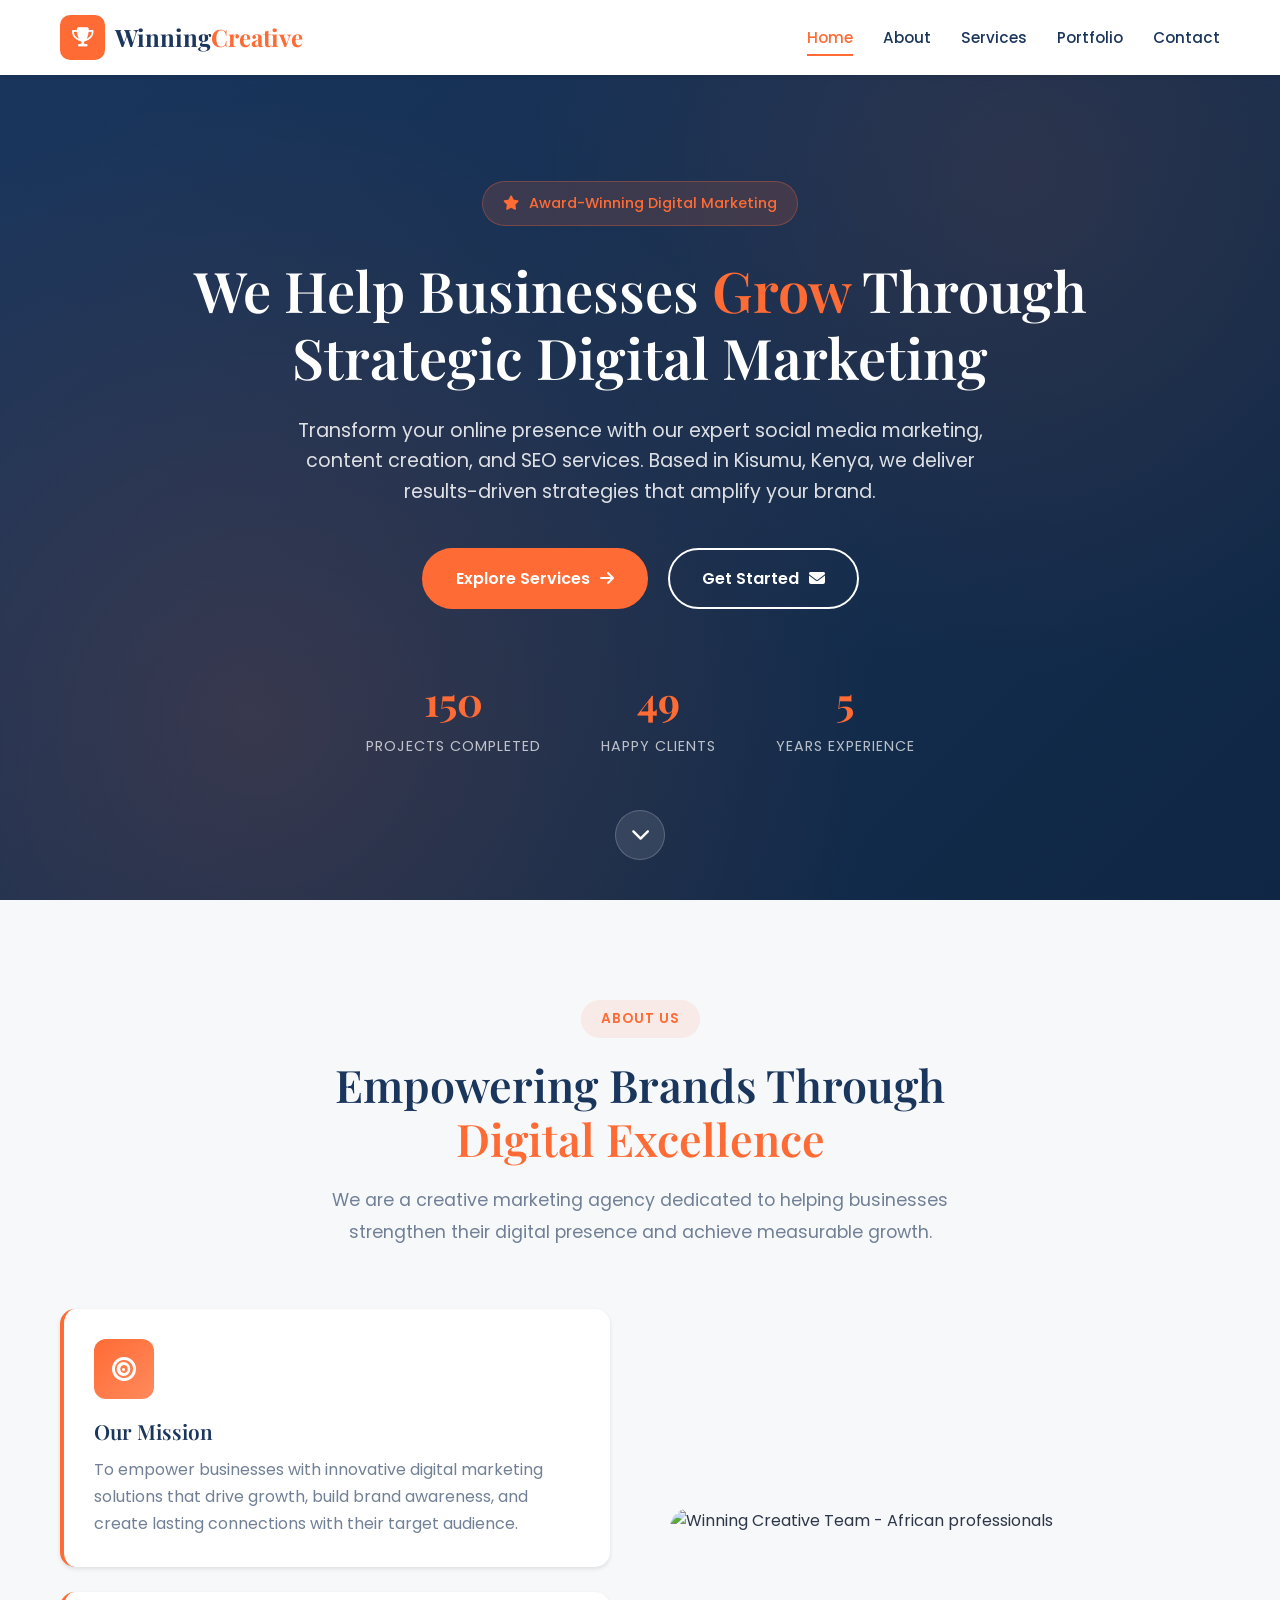
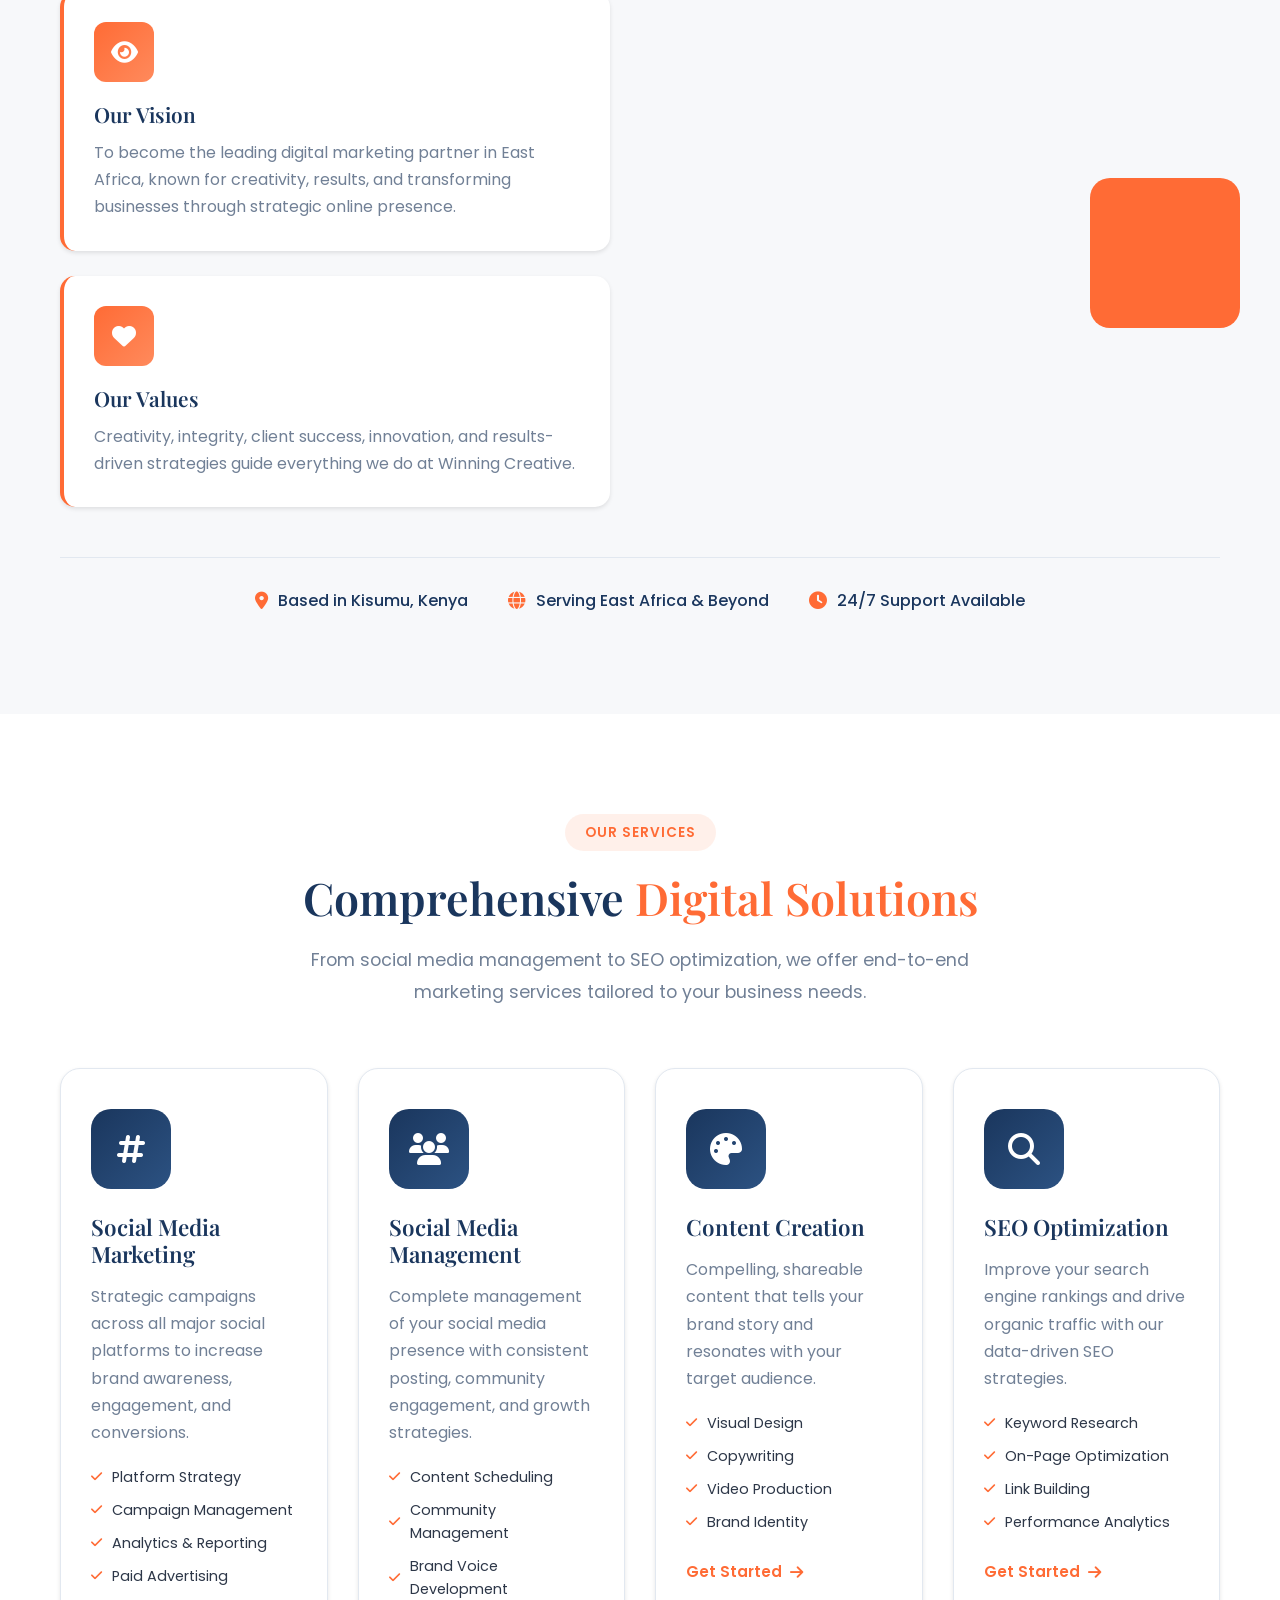
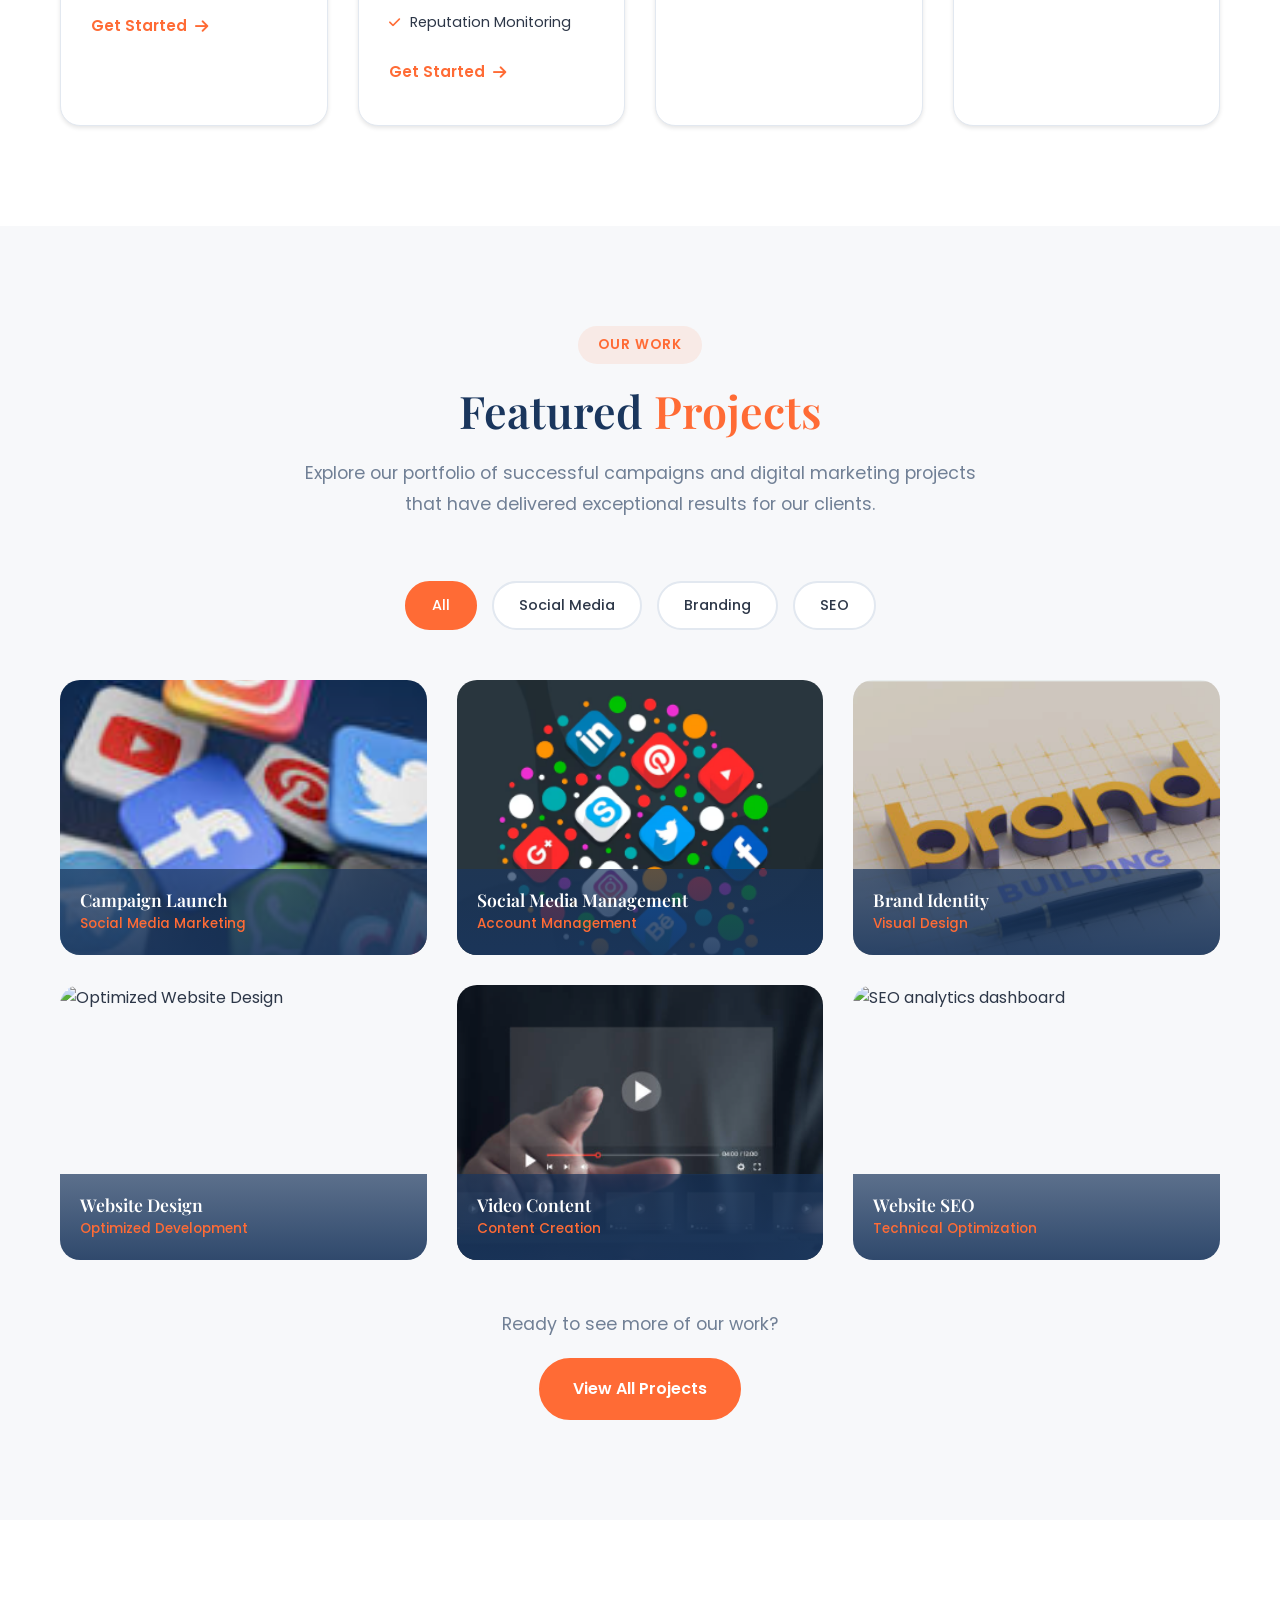
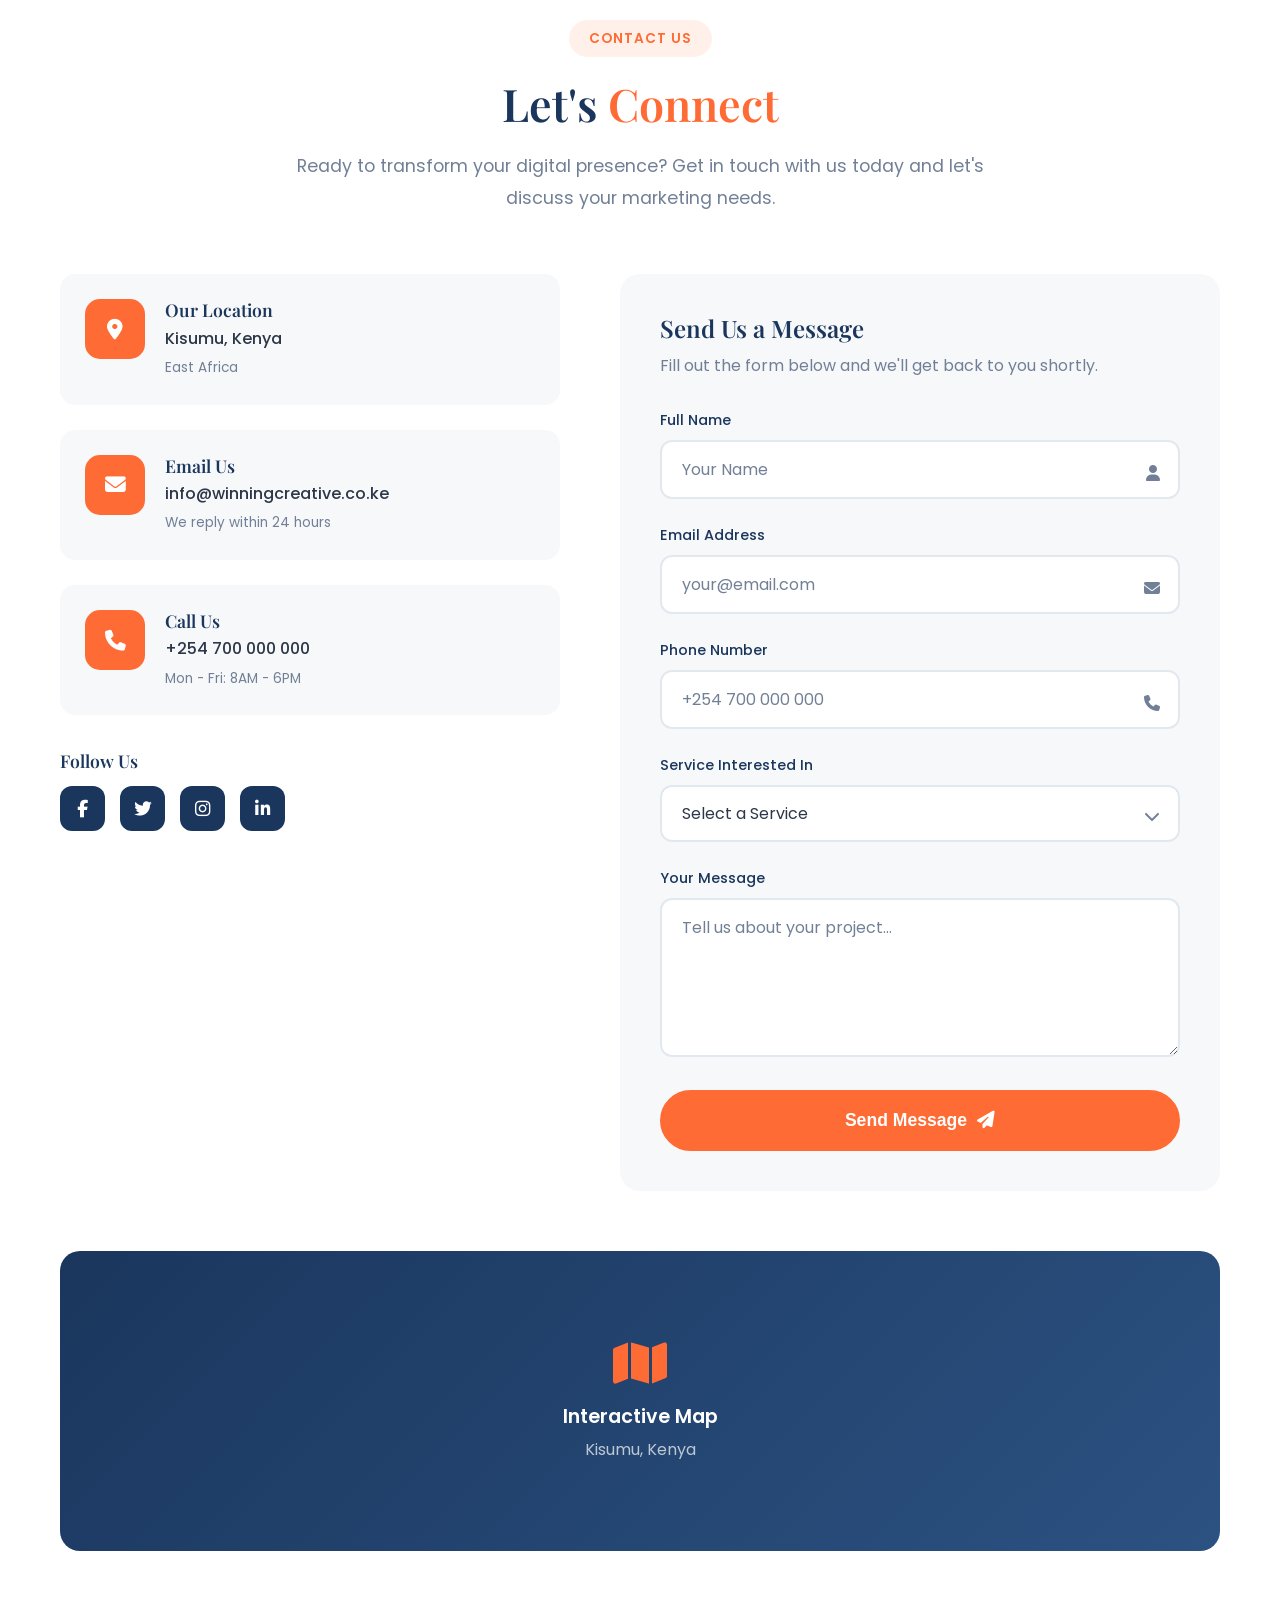
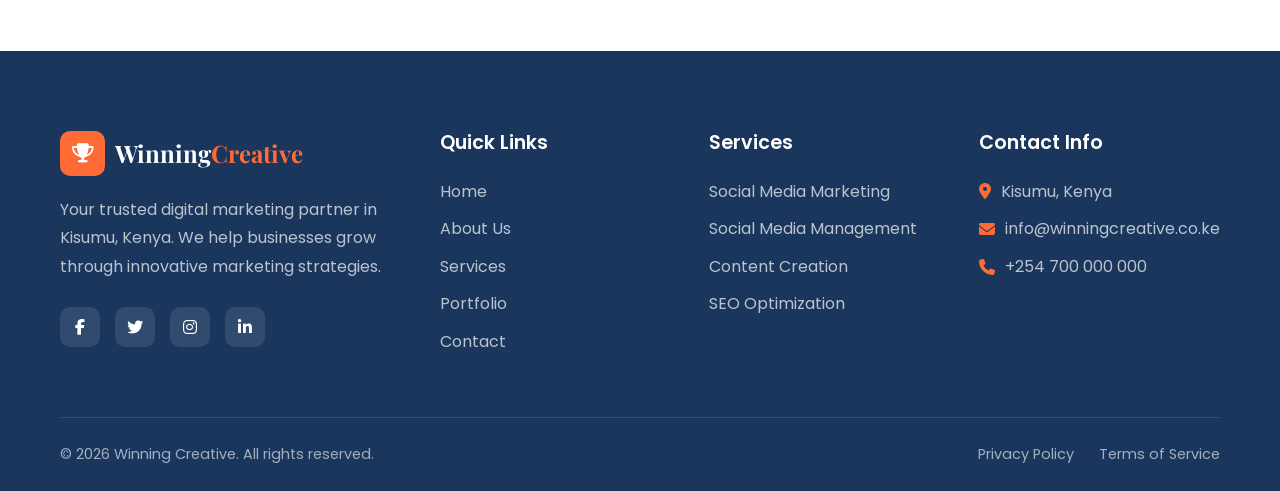
==== index.html @ 544e2b9c "first commit" ====
<!DOCTYPE html>
<html lang="en">
<head>
    <meta charset="UTF-8">
    <meta name="viewport" content="width=device-width, initial-scale=1.0">
    <meta name="description" content="Winning Creative - Your trusted digital marketing partner in Kisumu, Kenya. We specialize in social media marketing, management, content creation, and SEO optimization.">
    <meta name="keywords" content="digital marketing, social media marketing, SEO, content creation, Kisumu, Kenya, marketing agency">
    <meta name="author" content="Winning Creative">
    <meta name="robots" content="index, follow">
    <meta property="og:title" content="Winning Creative - Digital Marketing Agency">
    <meta property="og:description" content="Helping businesses grow through innovative digital marketing strategies">
    <meta property="og:type" content="website">
    <meta property="og:locale" content="en_KE">
    <title>Winning Creative | Digital Marketing Agency Kisumu, Kenya</title>
    <link rel="stylesheet" href="styles.css">
    <link rel="preconnect" href="https://fonts.googleapis.com">
    <link rel="preconnect" href="https://fonts.gstatic.com" crossorigin>
    <link href="https://fonts.googleapis.com/css2?family=Poppins:wght@300;400;500;600;700&family=Playfair+Display:wght@400;500;600;700&display=swap" rel="stylesheet">
    <link rel="stylesheet" href="https://cdnjs.cloudflare.com/ajax/libs/font-awesome/6.4.0/css/all.min.css">
</head>
<body>
    <!-- Navigation -->
    <nav class="navbar" id="navbar">
        <div class="container">
            <a href="#home" class="logo">
                <span class="logo-icon"><i class="fas fa-trophy"></i></span>
                <span class="logo-text">Winning<span class="accent">Creative</span></span>
            </a>
            <div class="menu-toggle" id="menu-toggle">
                <span class="bar"></span>
                <span class="bar"></span>
                <span class="bar"></span>
            </div>
            <ul class="nav-menu" id="nav-menu">
                <li><a href="#home" class="nav-link active">Home</a></li>
                <li><a href="#about" class="nav-link">About</a></li>
                <li><a href="#services" class="nav-link">Services</a></li>
                <li><a href="#portfolio" class="nav-link">Portfolio</a></li>
                <li><a href="#contact" class="nav-link">Contact</a></li>
            </ul>
        </div>
    </nav>

    <!-- Hero Section -->
    <section id="home" class="hero">
        <div class="hero-bg-image">
            <img src="https://images.unsplash.com/photo-1552664730-d307ca884978?w=1920&h=1080&fit=crop&crop=faces" alt="African business team collaborating">
        </div>
        <div class="hero-overlay"></div>
        <div class="hero-content">
            <div class="hero-badge">
                <span class="badge-icon"><i class="fas fa-star"></i></span>
                <span>Award-Winning Digital Marketing</span>
            </div>
            <h1 class="hero-title">
                We Help Businesses <span class="highlight">Grow</span> Through Strategic Digital Marketing
            </h1>
            <p class="hero-subtitle">
                Transform your online presence with our expert social media marketing, content creation, and SEO services. Based in Kisumu, Kenya, we deliver results-driven strategies that amplify your brand.
            </p>
            <div class="hero-buttons">
                <a href="#services" class="btn btn-primary">
                    <span>Explore Services</span>
                    <i class="fas fa-arrow-right"></i>
                </a>
                <a href="#contact" class="btn btn-secondary">
                    <span>Get Started</span>
                    <i class="fas fa-envelope"></i>
                </a>
            </div>
            <div class="hero-stats">
                <div class="stat-item">
                    <span class="stat-number" data-count="150">0</span>
                    <span class="stat-label">Projects Completed</span>
                </div>
                <div class="stat-item">
                    <span class="stat-number" data-count="50">0</span>
                    <span class="stat-label">Happy Clients</span>
                </div>
                <div class="stat-item">
                    <span class="stat-number" data-count="5">0</span>
                    <span class="stat-label">Years Experience</span>
                </div>
            </div>
        </div>
        <div class="scroll-indicator">
            <a href="#about">
                <i class="fas fa-chevron-down"></i>
            </a>
        </div>
    </section>

    <!-- About Section -->
    <section id="about" class="about">
        <div class="container">
            <div class="section-header">
                <span class="section-tag">About Us</span>
                <h2 class="section-title">Empowering Brands Through <span class="highlight">Digital Excellence</span></h2>
                <p class="section-subtitle">We are a creative marketing agency dedicated to helping businesses strengthen their digital presence and achieve measurable growth.</p>
            </div>
            <div class="about-grid">
                <div class="about-content">
                    <div class="about-card">
                        <div class="card-icon">
                            <i class="fas fa-bullseye"></i>
                        </div>
                        <h3>Our Mission</h3>
                        <p>To empower businesses with innovative digital marketing solutions that drive growth, build brand awareness, and create lasting connections with their target audience.</p>
                    </div>
                    <div class="about-card">
                        <div class="card-icon">
                            <i class="fas fa-eye"></i>
                        </div>
                        <h3>Our Vision</h3>
                        <p>To become the leading digital marketing partner in East Africa, known for creativity, results, and transforming businesses through strategic online presence.</p>
                    </div>
                    <div class="about-card">
                        <div class="card-icon">
                            <i class="fas fa-heart"></i>
                        </div>
                        <h3>Our Values</h3>
                        <p>Creativity, integrity, client success, innovation, and results-driven strategies guide everything we do at Winning Creative.</p>
                    </div>
                </div>
                <div class="about-image">
                    <div class="image-wrapper">
                        <div class="image-placeholder">
                            <img src="https://images.unsplash.com/photo-1522202176988-66273c2fd55f?w=600&h=400&fit=crop&crop=faces" alt="Winning Creative Team - African professionals">
                        </div>
                        <div class="image-accent"></div>
                    </div>
                </div>
            </div>
            <div class="about-features">
                <div class="feature-item">
                    <i class="fas fa-map-marker-alt"></i>
                    <span>Based in Kisumu, Kenya</span>
                </div>
                <div class="feature-item">
                    <i class="fas fa-globe"></i>
                    <span>Serving East Africa & Beyond</span>
                </div>
                <div class="feature-item">
                    <i class="fas fa-clock"></i>
                    <span>24/7 Support Available</span>
                </div>
            </div>
        </div>
    </section>

    <!-- Services Section -->
    <section id="services" class="services">
        <div class="container">
            <div class="section-header">
                <span class="section-tag">Our Services</span>
                <h2 class="section-title">Comprehensive <span class="highlight">Digital Solutions</span></h2>
                <p class="section-subtitle">From social media management to SEO optimization, we offer end-to-end marketing services tailored to your business needs.</p>
            </div>
            <div class="services-grid">
                <div class="service-card" data-service="social-marketing">
                    <div class="service-icon">
                        <i class="fas fa-hashtag"></i>
                    </div>
                    <h3>Social Media Marketing</h3>
                    <p>Strategic campaigns across all major social platforms to increase brand awareness, engagement, and conversions.</p>
                    <ul class="service-features">
                        <li><i class="fas fa-check"></i> Platform Strategy</li>
                        <li><i class="fas fa-check"></i> Campaign Management</li>
                        <li><i class="fas fa-check"></i> Analytics & Reporting</li>
                        <li><i class="fas fa-check"></i> Paid Advertising</li>
                    </ul>
                    <a href="#contact" class="service-link">Get Started <i class="fas fa-arrow-right"></i></a>
                </div>
                <div class="service-card" data-service="social-management">
                    <div class="service-icon">
                        <i class="fas fa-users"></i>
                    </div>
                    <h3>Social Media Management</h3>
                    <p>Complete management of your social media presence with consistent posting, community engagement, and growth strategies.</p>
                    <ul class="service-features">
                        <li><i class="fas fa-check"></i> Content Scheduling</li>
                        <li><i class="fas fa-check"></i> Community Management</li>
                        <li><i class="fas fa-check"></i> Brand Voice Development</li>
                        <li><i class="fas fa-check"></i> Reputation Monitoring</li>
                    </ul>
                    <a href="#contact" class="service-link">Get Started <i class="fas fa-arrow-right"></i></a>
                </div>
                <div class="service-card" data-service="content-creation">
                    <div class="service-icon">
                        <i class="fas fa-palette"></i>
                    </div>
                    <h3>Content Creation</h3>
                    <p>Compelling, shareable content that tells your brand story and resonates with your target audience.</p>
                    <ul class="service-features">
                        <li><i class="fas fa-check"></i> Visual Design</li>
                        <li><i class="fas fa-check"></i> Copywriting</li>
                        <li><i class="fas fa-check"></i> Video Production</li>
                        <li><i class="fas fa-check"></i> Brand Identity</li>
                    </ul>
                    <a href="#contact" class="service-link">Get Started <i class="fas fa-arrow-right"></i></a>
                </div>
                <div class="service-card" data-service="seo">
                    <div class="service-icon">
                        <i class="fas fa-search"></i>
                    </div>
                    <h3>SEO Optimization</h3>
                    <p>Improve your search engine rankings and drive organic traffic with our data-driven SEO strategies.</p>
                    <ul class="service-features">
                        <li><i class="fas fa-check"></i> Keyword Research</li>
                        <li><i class="fas fa-check"></i> On-Page Optimization</li>
                        <li><i class="fas fa-check"></i> Link Building</li>
                        <li><i class="fas fa-check"></i> Performance Analytics</li>
                    </ul>
                    <a href="#contact" class="service-link">Get Started <i class="fas fa-arrow-right"></i></a>
                </div>
            </div>
        </div>
    </section>

    <!-- Portfolio Section -->
    <section id="portfolio" class="portfolio">
        <div class="container">
            <div class="section-header">
                <span class="section-tag">Our Work</span>
                <h2 class="section-title">Featured <span class="highlight">Projects</span></h2>
                <p class="section-subtitle">Explore our portfolio of successful campaigns and digital marketing projects that have delivered exceptional results for our clients.</p>
            </div>
            <div class="portfolio-filter">
                <button class="filter-btn active" data-filter="all">All</button>
                <button class="filter-btn" data-filter="social">Social Media</button>
                <button class="filter-btn" data-filter="branding">Branding</button>
                <button class="filter-btn" data-filter="seo">SEO</button>
            </div>
            <div class="portfolio-grid">
                <div class="portfolio-item" data-category="social">
                    <div class="portfolio-image">
                        <img src="socialmedia.PNG" alt="Social Media Marketing Campaign">
                        <div class="portfolio-overlay">
                            <h4>Campaign Launch</h4>
                            <p>Social Media Marketing</p>
                        </div>
                    </div>
                </div>
                <div class="portfolio-item" data-category="social">
                    <div class="portfolio-image">
                        <img src="socialmediamanagement.PNG" alt="Social Media Management Dashboard">
                        <div class="portfolio-overlay">
                            <h4>Social Media Management</h4>
                            <p>Account Management</p>
                        </div>
                    </div>
                </div>
                <div class="portfolio-item" data-category="branding">
                    <div class="portfolio-image">
                        <img src="brandidentity.PNG" alt="Brand Identity Design">
                        <div class="portfolio-overlay">
                            <h4>Brand Identity</h4>
                            <p>Visual Design</p>
                        </div>
                    </div>
                </div>
                <div class="portfolio-item" data-category="seo">
                    <div class="portfolio-image">
                        <img src="https://images.unsplash.com/photo-1498050108023-c5249f4df085?w=600&h=450&fit=crop" alt="Optimized Website Design">
                        <div class="portfolio-overlay">
                            <h4>Website Design</h4>
                            <p>Optimized Development</p>
                        </div>
                    </div>
                </div>
                <div class="portfolio-item" data-category="social">
                    <div class="portfolio-image">
                        <img src="vediocontent.PNG" alt="Video Content Creation">
                        <div class="portfolio-overlay">
                            <h4>Video Content</h4>
                            <p>Content Creation</p>
                        </div>
                    </div>
                </div>
                <div class="portfolio-item" data-category="seo">
                    <div class="portfolio-image">
                        <img src="https://images.unsplash.com/photo-1460925895917-afdab827c52f?w=600&h=450&fit=crop" alt="SEO analytics dashboard">
                        <div class="portfolio-overlay">
                            <h4>Website SEO</h4>
                            <p>Technical Optimization</p>
                        </div>
                    </div>
                </div>
            </div>
            <div class="portfolio-cta">
                <p>Ready to see more of our work?</p>
                <a href="#contact" class="btn btn-primary">View All Projects</a>
            </div>
        </div>
    </section>

    <!-- Contact Section -->
    <section id="contact" class="contact">
        <div class="container">
            <div class="section-header">
                <span class="section-tag">Contact Us</span>
                <h2 class="section-title">Let's <span class="highlight">Connect</span></h2>
                <p class="section-subtitle">Ready to transform your digital presence? Get in touch with us today and let's discuss your marketing needs.</p>
            </div>
            <div class="contact-grid">
                <div class="contact-info">
                    <div class="contact-card">
                        <div class="contact-icon">
                            <i class="fas fa-map-marker-alt"></i>
                        </div>
                        <div class="contact-details">
                            <h4>Our Location</h4>
                            <p>Kisumu, Kenya</p>
                            <span class="contact-sub">East Africa</span>
                        </div>
                    </div>
                    <div class="contact-card">
                        <div class="contact-icon">
                            <i class="fas fa-envelope"></i>
                        </div>
                        <div class="contact-details">
                            <h4>Email Us</h4>
                            <p>info@winningcreative.co.ke</p>
                            <span class="contact-sub">We reply within 24 hours</span>
                        </div>
                    </div>
                    <div class="contact-card">
                        <div class="contact-icon">
                            <i class="fas fa-phone"></i>
                        </div>
                        <div class="contact-details">
                            <h4>Call Us</h4>
                            <p>+254 700 000 000</p>
                            <span class="contact-sub">Mon - Fri: 8AM - 6PM</span>
                        </div>
                    </div>
                    <div class="social-links">
                        <h4>Follow Us</h4>
                        <div class="social-icons">
                            <a href="#" class="social-link" aria-label="Facebook"><i class="fab fa-facebook-f"></i></a>
                            <a href="#" class="social-link" aria-label="Twitter"><i class="fab fa-twitter"></i></a>
                            <a href="#" class="social-link" aria-label="Instagram"><i class="fab fa-instagram"></i></a>
                            <a href="#" class="social-link" aria-label="LinkedIn"><i class="fab fa-linkedin-in"></i></a>
                        </div>
                    </div>
                </div>
                <div class="contact-form-wrapper">
                    <form class="contact-form" id="contact-form">
                        <div class="form-header">
                            <h3>Send Us a Message</h3>
                            <p>Fill out the form below and we'll get back to you shortly.</p>
                        </div>
                        <div class="form-group">
                            <label for="name">Full Name</label>
                            <input type="text" id="name" name="name" placeholder="Your Name" required>
                            <i class="fas fa-user"></i>
                        </div>
                        <div class="form-group">
                            <label for="email">Email Address</label>
                            <input type="email" id="email" name="email" placeholder="your@email.com" required>
                            <i class="fas fa-envelope"></i>
                        </div>
                        <div class="form-group">
                            <label for="phone">Phone Number</label>
                            <input type="tel" id="phone" name="phone" placeholder="+254 700 000 000">
                            <i class="fas fa-phone"></i>
                        </div>
                        <div class="form-group">
                            <label for="service">Service Interested In</label>
                            <select id="service" name="service" required>
                                <option value="">Select a Service</option>
                                <option value="social-marketing">Social Media Marketing</option>
                                <option value="social-management">Social Media Management</option>
                                <option value="content-creation">Content Creation</option>
                                <option value="seo">SEO Optimization</option>
                                <option value="other">Other</option>
                            </select>
                            <i class="fas fa-chevron-down"></i>
                        </div>
                        <div class="form-group">
                            <label for="message">Your Message</label>
                            <textarea id="message" name="message" rows="5" placeholder="Tell us about your project..." required></textarea>
                        </div>
                        <button type="submit" class="btn btn-primary btn-submit">
                            <span>Send Message</span>
                            <i class="fas fa-paper-plane"></i>
                        </button>
                    </form>
                </div>
            </div>
            <div class="map-wrapper">
                <div class="map-placeholder">
                    <i class="fas fa-map"></i>
                    <span>Interactive Map</span>
                    <p>Kisumu, Kenya</p>
                </div>
            </div>
        </div>
    </section>

    <!-- Footer -->
    <footer class="footer">
        <div class="container">
            <div class="footer-grid">
                <div class="footer-brand">
                    <a href="#home" class="logo">
                        <span class="logo-icon"><i class="fas fa-trophy"></i></span>
                        <span class="logo-text">Winning<span class="accent">Creative</span></span>
                    </a>
                    <p>Your trusted digital marketing partner in Kisumu, Kenya. We help businesses grow through innovative marketing strategies.</p>
                    <div class="footer-social">
                        <a href="#" aria-label="Facebook"><i class="fab fa-facebook-f"></i></a>
                        <a href="#" aria-label="Twitter"><i class="fab fa-twitter"></i></a>
                        <a href="#" aria-label="Instagram"><i class="fab fa-instagram"></i></a>
                        <a href="#" aria-label="LinkedIn"><i class="fab fa-linkedin-in"></i></a>
                    </div>
                </div>
                <div class="footer-links">
                    <h4>Quick Links</h4>
                    <ul>
                        <li><a href="#home">Home</a></li>
                        <li><a href="#about">About Us</a></li>
                        <li><a href="#services">Services</a></li>
                        <li><a href="#portfolio">Portfolio</a></li>
                        <li><a href="#contact">Contact</a></li>
                    </ul>
                </div>
                <div class="footer-services">
                    <h4>Services</h4>
                    <ul>
                        <li><a href="#services">Social Media Marketing</a></li>
                        <li><a href="#services">Social Media Management</a></li>
                        <li><a href="#services">Content Creation</a></li>
                        <li><a href="#services">SEO Optimization</a></li>
                    </ul>
                </div>
                <div class="footer-contact">
                    <h4>Contact Info</h4>
                    <ul>
                        <li><i class="fas fa-map-marker-alt"></i> Kisumu, Kenya</li>
                        <li><i class="fas fa-envelope"></i> info@winningcreative.co.ke</li>
                        <li><i class="fas fa-phone"></i> +254 700 000 000</li>
                    </ul>
                </div>
            </div>
            <div class="footer-bottom">
                <p>&copy; 2026 Winning Creative. All rights reserved.</p>
                <div class="footer-legal">
                    <a href="#">Privacy Policy</a>
                    <a href="#">Terms of Service</a>
                </div>
            </div>
        </div>
    </footer>

    <script src="script.js"></script>
</body>
</html>
---- styles.css ----
/* ========================================
   Winning Creative - CSS Styles
   Theme: Orange, Dark Blue, White, Black
   ======================================== */

/* CSS Variables */
:root {
    /* Primary Colors */
    --primary-orange: #FF6B35;
    --primary-orange-light: #FF8A5C;
    --primary-orange-dark: #E55A2B;
    
    /* Secondary Colors */
    --dark-blue: #1A365D;
    --dark-blue-light: #2C5282;
    --dark-blue-dark: #0F2744;
    
    /* Neutral Colors */
    --white: #FFFFFF;
    --off-white: #F7F8FA;
    --light-gray: #E2E8F0;
    --gray: #718096;
    --dark-gray: #2D3748;
    --black: #1A202C;
    
    /* Accent Colors */
    --accent-gold: #F6AD55;
    --success: #48BB78;
    --error: #F56565;
    
    /* Shadows */
    --shadow-sm: 0 2px 4px rgba(0, 0, 0, 0.1);
    --shadow-md: 0 4px 12px rgba(0, 0, 0, 0.15);
    --shadow-lg: 0 8px 24px rgba(0, 0, 0, 0.2);
    --shadow-xl: 0 16px 48px rgba(0, 0, 0, 0.25);
    
    /* Transitions */
    --transition-fast: 0.2s ease;
    --transition-normal: 0.3s ease;
    --transition-slow: 0.5s ease;
    
    /* Spacing */
    --container-width: 1200px;
    --section-padding: 100px 0;
}

/* Reset & Base Styles */
* {
    margin: 0;
    padding: 0;
    box-sizing: border-box;
}

html {
    scroll-behavior: smooth;
    scroll-padding-top: 80px;
}

body {
    font-family: 'Poppins', sans-serif;
    font-size: 16px;
    line-height: 1.6;
    color: var(--dark-gray);
    background-color: var(--white);
    overflow-x: hidden;
}

h1, h2, h3, h4, h5, h6 {
    font-family: 'Playfair Display', serif;
    font-weight: 600;
    line-height: 1.2;
    color: var(--dark-blue);
}

a {
    text-decoration: none;
    color: inherit;
    transition: var(--transition-normal);
}

ul {
    list-style: none;
}

img {
    max-width: 100%;
    height: auto;
}

.container {
    max-width: var(--container-width);
    margin: 0 auto;
    padding: 0 20px;
}

/* ========================================
   Navigation
   ======================================== */
.navbar {
    position: fixed;
    top: 0;
    left: 0;
    right: 0;
    z-index: 1000;
    background: var(--white);
    box-shadow: var(--shadow-sm);
    transition: var(--transition-normal);
    padding: 15px 0;
}

.navbar.scrolled {
    background: rgba(255, 255, 255, 0.98);
    backdrop-filter: blur(10px);
    box-shadow: var(--shadow-md);
    padding: 10px 0;
}

.navbar .container {
    display: flex;
    justify-content: space-between;
    align-items: center;
}

.logo {
    display: flex;
    align-items: center;
    gap: 10px;
    font-size: 1.5rem;
    font-weight: 700;
    color: var(--dark-blue);
}

.logo-icon {
    display: flex;
    align-items: center;
    justify-content: center;
    width: 45px;
    height: 45px;
    background: var(--primary-orange);
    border-radius: 10px;
    color: var(--white);
    font-size: 1.2rem;
}

.logo-text {
    font-family: 'Playfair Display', serif;
}

.logo .accent {
    color: var(--primary-orange);
}

.nav-menu {
    display: flex;
    align-items: center;
    gap: 30px;
}

.nav-link {
    position: relative;
    font-weight: 500;
    color: var(--dark-blue);
    padding: 8px 0;
    font-size: 0.95rem;
}

.nav-link::after {
    content: '';
    position: absolute;
    bottom: 0;
    left: 0;
    width: 0;
    height: 2px;
    background: var(--primary-orange);
    transition: var(--transition-normal);
}

.nav-link:hover::after,
.nav-link.active::after {
    width: 100%;
}

.nav-link:hover,
.nav-link.active {
    color: var(--primary-orange);
}

/* Mobile Menu Toggle */
.menu-toggle {
    display: none;
    flex-direction: column;
    gap: 5px;
    cursor: pointer;
    padding: 5px;
}

.menu-toggle .bar {
    width: 25px;
    height: 3px;
    background: var(--dark-blue);
    border-radius: 3px;
    transition: var(--transition-normal);
}

.menu-toggle.active .bar:nth-child(1) {
    transform: rotate(45deg) translate(5px, 5px);
}

.menu-toggle.active .bar:nth-child(2) {
    opacity: 0;
}

.menu-toggle.active .bar:nth-child(3) {
    transform: rotate(-45deg) translate(5px, -5px);
}

/* ========================================
   Hero Section
   ======================================== */
.hero {
    position: relative;
    min-height: 100vh;
    display: flex;
    align-items: center;
    justify-content: center;
    background: linear-gradient(135deg, var(--dark-blue) 0%, var(--dark-blue-dark) 100%);
    padding: 120px 20px 80px;
    overflow: hidden;
}

.hero-bg-image {
    position: absolute;
    top: 0;
    left: 0;
    width: 100%;
    height: 100%;
    z-index: 0;
}

.hero-bg-image img {
    width: 100%;
    height: 100%;
    object-fit: cover;
    opacity: 0.3;
}

.hero::before {
    content: '';
    position: absolute;
    top: 0;
    left: 0;
    right: 0;
    bottom: 0;
    background: 
        radial-gradient(circle at 20% 80%, rgba(255, 107, 53, 0.15) 0%, transparent 50%),
        radial-gradient(circle at 80% 20%, rgba(255, 107, 53, 0.1) 0%, transparent 40%);
    pointer-events: none;
}

.hero-content {
    position: relative;
    z-index: 2;
    text-align: center;
    max-width: 900px;
    animation: fadeInUp 0.8s ease forwards;
}

@keyframes fadeInUp {
    from {
        opacity: 0;
        transform: translateY(30px);
    }
    to {
        opacity: 1;
        transform: translateY(0);
    }
}

.hero-badge {
    display: inline-flex;
    align-items: center;
    gap: 10px;
    background: rgba(255, 107, 53, 0.15);
    border: 1px solid rgba(255, 107, 53, 0.3);
    padding: 10px 20px;
    border-radius: 50px;
    margin-bottom: 30px;
    color: var(--primary-orange);
    font-weight: 500;
    font-size: 0.9rem;
}

.badge-icon {
    animation: pulse 2s infinite;
}

@keyframes pulse {
    0%, 100% { transform: scale(1); }
    50% { transform: scale(1.1); }
}

.hero-title {
    font-size: 3.5rem;
    color: var(--white);
    margin-bottom: 25px;
    line-height: 1.2;
}

.hero-title .highlight {
    color: var(--primary-orange);
    position: relative;
}

.hero-subtitle {
    font-size: 1.2rem;
    color: rgba(255, 255, 255, 0.85);
    margin-bottom: 40px;
    max-width: 700px;
    margin-left: auto;
    margin-right: auto;
}

.hero-buttons {
    display: flex;
    gap: 20px;
    justify-content: center;
    flex-wrap: wrap;
    margin-bottom: 60px;
}

.btn {
    display: inline-flex;
    align-items: center;
    gap: 10px;
    padding: 16px 32px;
    border-radius: 50px;
    font-weight: 600;
    font-size: 1rem;
    cursor: pointer;
    transition: var(--transition-normal);
    border: 2px solid transparent;
}

.btn-primary {
    background: var(--primary-orange);
    color: var(--white);
    border-color: var(--primary-orange);
}

.btn-primary:hover {
    background: var(--primary-orange-dark);
    border-color: var(--primary-orange-dark);
    transform: translateY(-3px);
    box-shadow: 0 10px 30px rgba(255, 107, 53, 0.4);
}

.btn-secondary {
    background: transparent;
    color: var(--white);
    border-color: var(--white);
}

.btn-secondary:hover {
    background: var(--white);
    color: var(--dark-blue);
    transform: translateY(-3px);
    box-shadow: 0 10px 30px rgba(255, 255, 255, 0.2);
}

.hero-stats {
    display: flex;
    justify-content: center;
    gap: 60px;
    flex-wrap: wrap;
}

.stat-item {
    text-align: center;
}

.stat-number {
    display: block;
    font-size: 2.5rem;
    font-weight: 700;
    color: var(--primary-orange);
    font-family: 'Playfair Display', serif;
}

.stat-label {
    font-size: 0.9rem;
    color: rgba(255, 255, 255, 0.7);
    text-transform: uppercase;
    letter-spacing: 1px;
}

.scroll-indicator {
    position: absolute;
    bottom: 40px;
    left: 50%;
    transform: translateX(-50%);
    animation: bounce 2s infinite;
}

.scroll-indicator a {
    display: flex;
    align-items: center;
    justify-content: center;
    width: 50px;
    height: 50px;
    background: rgba(255, 255, 255, 0.1);
    border-radius: 50%;
    color: var(--white);
    font-size: 1.2rem;
    border: 1px solid rgba(255, 255, 255, 0.2);
}

.scroll-indicator a:hover {
    background: var(--primary-orange);
    border-color: var(--primary-orange);
}

@keyframes bounce {
    0%, 20%, 50%, 80%, 100% { transform: translateX(-50%) translateY(0); }
    40% { transform: translateX(-50%) translateY(-10px); }
    60% { transform: translateX(-50%) translateY(-5px); }
}

/* ========================================
   Section Styles
   ======================================== */
section {
    padding: var(--section-padding);
}

.section-header {
    text-align: center;
    max-width: 700px;
    margin: 0 auto 60px;
}

.section-tag {
    display: inline-block;
    background: rgba(255, 107, 53, 0.1);
    color: var(--primary-orange);
    padding: 8px 20px;
    border-radius: 50px;
    font-size: 0.85rem;
    font-weight: 600;
    text-transform: uppercase;
    letter-spacing: 1px;
    margin-bottom: 20px;
}

.section-title {
    font-size: 2.8rem;
    margin-bottom: 20px;
    color: var(--dark-blue);
}

.section-title .highlight {
    color: var(--primary-orange);
}

.section-subtitle {
    font-size: 1.1rem;
    color: var(--gray);
    line-height: 1.8;
}

/* ========================================
   About Section
   ======================================== */
.about {
    background: var(--off-white);
}

.about-grid {
    display: grid;
    grid-template-columns: 1fr 1fr;
    gap: 60px;
    align-items: center;
    margin-bottom: 50px;
}

.about-content {
    display: grid;
    gap: 25px;
}

.about-card {
    background: var(--white);
    padding: 30px;
    border-radius: 15px;
    box-shadow: var(--shadow-sm);
    transition: var(--transition-normal);
    border-left: 4px solid var(--primary-orange);
}

.about-card:hover {
    transform: translateY(-5px);
    box-shadow: var(--shadow-md);
}

.about-card .card-icon {
    display: flex;
    align-items: center;
    justify-content: center;
    width: 60px;
    height: 60px;
    background: linear-gradient(135deg, var(--primary-orange), var(--primary-orange-light));
    border-radius: 12px;
    color: var(--white);
    font-size: 1.5rem;
    margin-bottom: 20px;
}

.about-card h3 {
    font-size: 1.3rem;
    margin-bottom: 12px;
    color: var(--dark-blue);
}

.about-card p {
    color: var(--gray);
    line-height: 1.7;
}

.about-image {
    position: relative;
}

.image-wrapper {
    position: relative;
    width: 100%;
    height: 400px;
}

.image-placeholder {
    position: absolute;
    top: 0;
    left: 0;
    width: 100%;
    height: 100%;
    border-radius: 20px;
    overflow: hidden;
    z-index: 2;
}

.image-placeholder img {
    width: 100%;
    height: 100%;
    object-fit: cover;
    transition: var(--transition-normal);
}

.image-wrapper:hover .image-placeholder img {
    transform: scale(1.05);
}

.image-accent {
    position: absolute;
    bottom: -20px;
    right: -20px;
    width: 150px;
    height: 150px;
    background: var(--primary-orange);
    border-radius: 20px;
    z-index: 1;
}

.about-features {
    display: flex;
    justify-content: center;
    gap: 40px;
    flex-wrap: wrap;
    padding-top: 30px;
    border-top: 1px solid var(--light-gray);
}

.feature-item {
    display: flex;
    align-items: center;
    gap: 10px;
    color: var(--dark-blue);
    font-weight: 500;
}

.feature-item i {
    color: var(--primary-orange);
    font-size: 1.1rem;
}

/* ========================================
   Services Section
   ======================================== */
.services {
    background: var(--white);
}

.services-grid {
    display: grid;
    grid-template-columns: repeat(4, 1fr);
    gap: 30px;
}

.service-card {
    background: var(--white);
    padding: 40px 30px;
    border-radius: 20px;
    box-shadow: var(--shadow-sm);
    transition: var(--transition-normal);
    border: 1px solid var(--light-gray);
    position: relative;
    overflow: hidden;
}

.service-card::before {
    content: '';
    position: absolute;
    top: 0;
    left: 0;
    right: 0;
    height: 4px;
    background: var(--primary-orange);
    transform: scaleX(0);
    transition: var(--transition-normal);
}

.service-card:hover {
    transform: translateY(-10px);
    box-shadow: var(--shadow-lg);
    border-color: var(--primary-orange);
}

.service-card:hover::before {
    transform: scaleX(1);
}

.service-icon {
    display: flex;
    align-items: center;
    justify-content: center;
    width: 80px;
    height: 80px;
    background: linear-gradient(135deg, var(--dark-blue), var(--dark-blue-light));
    border-radius: 20px;
    color: var(--white);
    font-size: 2rem;
    margin-bottom: 25px;
    transition: var(--transition-normal);
}

.service-card:hover .service-icon {
    background: var(--primary-orange);
    transform: scale(1.1);
}

.service-card h3 {
    font-size: 1.4rem;
    margin-bottom: 15px;
    color: var(--dark-blue);
}

.service-card > p {
    color: var(--gray);
    margin-bottom: 20px;
    line-height: 1.7;
}

.service-features {
    margin-bottom: 25px;
}

.service-features li {
    display: flex;
    align-items: center;
    gap: 10px;
    color: var(--dark-gray);
    margin-bottom: 10px;
    font-size: 0.9rem;
}

.service-features li i {
    color: var(--primary-orange);
    font-size: 0.8rem;
}

.service-link {
    display: inline-flex;
    align-items: center;
    gap: 8px;
    color: var(--primary-orange);
    font-weight: 600;
    font-size: 0.95rem;
}

.service-link:hover {
    gap: 15px;
}

/* ========================================
   Portfolio Section
   ======================================== */
.portfolio {
    background: var(--off-white);
}

.portfolio-filter {
    display: flex;
    justify-content: center;
    gap: 15px;
    margin-bottom: 50px;
    flex-wrap: wrap;
}

.filter-btn {
    padding: 12px 25px;
    background: var(--white);
    border: 2px solid var(--light-gray);
    border-radius: 50px;
    font-weight: 500;
    color: var(--dark-gray);
    cursor: pointer;
    transition: var(--transition-normal);
    font-family: 'Poppins', sans-serif;
    font-size: 0.9rem;
}

.filter-btn:hover,
.filter-btn.active {
    background: var(--primary-orange);
    border-color: var(--primary-orange);
    color: var(--white);
}

.portfolio-grid {
    display: grid;
    grid-template-columns: repeat(3, 1fr);
    gap: 30px;
    margin-bottom: 50px;
}

.portfolio-item {
    position: relative;
    border-radius: 20px;
    overflow: hidden;
    cursor: pointer;
    aspect-ratio: 4/3;
}

.portfolio-image {
    position: absolute;
    top: 0;
    left: 0;
    width: 100%;
    height: 100%;
}

.portfolio-image img {
    width: 100%;
    height: 100%;
    object-fit: cover;
    transition: var(--transition-normal);
}

.portfolio-item:hover .portfolio-image img {
    transform: scale(1.1);
}

.portfolio-overlay {
    position: absolute;
    bottom: 0;
    left: 0;
    right: 0;
    padding: 20px;
    background: linear-gradient(to top, rgba(26, 54, 93, 0.9), rgba(26, 54, 93, 0.7));
    transition: var(--transition-normal);
}

.portfolio-item:hover .portfolio-overlay {
    transform: translateY(0);
}

.portfolio-overlay h4 {
    color: var(--white);
    font-size: 1.1rem;
    margin-bottom: 3px;
}

.portfolio-overlay p {
    color: var(--primary-orange);
    font-size: 0.85rem;
    font-weight: 500;
}

.portfolio-cta {
    text-align: center;
}

.portfolio-cta p {
    font-size: 1.1rem;
    color: var(--gray);
    margin-bottom: 20px;
}

/* ========================================
   Contact Section
   ======================================== */
.contact {
    background: var(--white);
}

.contact-grid {
    display: grid;
    grid-template-columns: 1fr 1.2fr;
    gap: 60px;
    margin-bottom: 60px;
}

.contact-info {
    display: flex;
    flex-direction: column;
    gap: 25px;
}

.contact-card {
    display: flex;
    gap: 20px;
    background: var(--off-white);
    padding: 25px;
    border-radius: 15px;
    transition: var(--transition-normal);
}

.contact-card:hover {
    transform: translateX(10px);
    box-shadow: var(--shadow-sm);
}

.contact-icon {
    display: flex;
    align-items: center;
    justify-content: center;
    width: 60px;
    height: 60px;
    background: var(--primary-orange);
    border-radius: 15px;
    color: var(--white);
    font-size: 1.3rem;
    flex-shrink: 0;
}

.contact-details h4 {
    font-size: 1.1rem;
    margin-bottom: 5px;
    color: var(--dark-blue);
}

.contact-details p {
    color: var(--dark-gray);
    font-weight: 500;
    margin-bottom: 3px;
}

.contact-sub {
    font-size: 0.85rem;
    color: var(--gray);
}

.social-links {
    margin-top: 10px;
}

.social-links h4 {
    font-size: 1.1rem;
    margin-bottom: 15px;
    color: var(--dark-blue);
}

.social-icons {
    display: flex;
    gap: 15px;
}

.social-link {
    display: flex;
    align-items: center;
    justify-content: center;
    width: 45px;
    height: 45px;
    background: var(--dark-blue);
    border-radius: 12px;
    color: var(--white);
    font-size: 1.1rem;
    transition: var(--transition-normal);
}

.social-link:hover {
    background: var(--primary-orange);
    transform: translateY(-5px);
}

/* Contact Form */
.contact-form-wrapper {
    background: var(--off-white);
    padding: 40px;
    border-radius: 20px;
}

.form-header {
    margin-bottom: 30px;
}

.form-header h3 {
    font-size: 1.5rem;
    margin-bottom: 10px;
    color: var(--dark-blue);
}

.form-header p {
    color: var(--gray);
}

.form-group {
    margin-bottom: 25px;
    position: relative;
}

.form-group label {
    display: block;
    font-weight: 500;
    color: var(--dark-blue);
    margin-bottom: 8px;
    font-size: 0.9rem;
}

.form-group input,
.form-group select,
.form-group textarea {
    width: 100%;
    padding: 15px 50px 15px 20px;
    border: 2px solid var(--light-gray);
    border-radius: 12px;
    font-family: 'Poppins', sans-serif;
    font-size: 1rem;
    color: var(--dark-gray);
    background: var(--white);
    transition: var(--transition-normal);
}

.form-group input:focus,
.form-group select:focus,
.form-group textarea:focus {
    outline: none;
    border-color: var(--primary-orange);
    box-shadow: 0 0 0 4px rgba(255, 107, 53, 0.1);
}

.form-group input::placeholder,
.form-group textarea::placeholder {
    color: var(--gray);
}

.form-group select {
    cursor: pointer;
    appearance: none;
}

.form-group i {
    position: absolute;
    right: 20px;
    bottom: 18px;
    color: var(--gray);
    pointer-events: none;
}

.form-group textarea {
    resize: vertical;
    min-height: 120px;
}

.btn-submit {
    width: 100%;
    justify-content: center;
    padding: 18px 40px;
    font-size: 1.1rem;
}

/* Map */
.map-wrapper {
    border-radius: 20px;
    overflow: hidden;
    height: 300px;
}

.map-placeholder {
    width: 100%;
    height: 100%;
    background: linear-gradient(135deg, var(--dark-blue), var(--dark-blue-light));
    display: flex;
    flex-direction: column;
    align-items: center;
    justify-content: center;
    color: var(--white);
}

.map-placeholder i {
    font-size: 3rem;
    color: var(--primary-orange);
    margin-bottom: 15px;
}

.map-placeholder span {
    font-size: 1.2rem;
    font-weight: 600;
}

.map-placeholder p {
    color: rgba(255, 255, 255, 0.7);
    margin-top: 5px;
}

/* ========================================
   Footer
   ======================================== */
.footer {
    background: var(--dark-blue);
    color: var(--white);
    padding: 80px 0 0;
}

.footer-grid {
    display: grid;
    grid-template-columns: 1.5fr 1fr 1fr 1fr;
    gap: 50px;
    margin-bottom: 50px;
}

.footer-brand .logo {
    color: var(--white);
    margin-bottom: 20px;
}

.footer-brand .logo-icon {
    background: var(--primary-orange);
}

.footer-brand p {
    color: rgba(255, 255, 255, 0.7);
    line-height: 1.8;
    margin-bottom: 25px;
}

.footer-social {
    display: flex;
    gap: 15px;
}

.footer-social a {
    display: flex;
    align-items: center;
    justify-content: center;
    width: 40px;
    height: 40px;
    background: rgba(255, 255, 255, 0.1);
    border-radius: 10px;
    color: var(--white);
    transition: var(--transition-normal);
}

.footer-social a:hover {
    background: var(--primary-orange);
    transform: translateY(-3px);
}

.footer-links h4,
.footer-services h4,
.footer-contact h4 {
    color: var(--white);
    font-size: 1.2rem;
    margin-bottom: 25px;
    font-family: 'Poppins', sans-serif;
    font-weight: 600;
}

.footer-links ul li,
.footer-services ul li,
.footer-contact ul li {
    margin-bottom: 12px;
}

.footer-links a,
.footer-services a {
    color: rgba(255, 255, 255, 0.7);
    transition: var(--transition-normal);
}

.footer-links a:hover,
.footer-services a:hover {
    color: var(--primary-orange);
    padding-left: 5px;
}

.footer-contact ul li {
    display: flex;
    align-items: center;
    gap: 10px;
    color: rgba(255, 255, 255, 0.7);
}

.footer-contact ul li i {
    color: var(--primary-orange);
}

.footer-bottom {
    display: flex;
    justify-content: space-between;
    align-items: center;
    padding: 25px 0;
    border-top: 1px solid rgba(255, 255, 255, 0.1);
}

.footer-bottom p {
    color: rgba(255, 255, 255, 0.6);
    font-size: 0.9rem;
}

.footer-legal {
    display: flex;
    gap: 25px;
}

.footer-legal a {
    color: rgba(255, 255, 255, 0.6);
    font-size: 0.9rem;
}

.footer-legal a:hover {
    color: var(--primary-orange);
}

/* ========================================
   Animations & Scroll Effects
   ======================================== */
.reveal {
    opacity: 0;
    transform: translateY(30px);
    transition: all 0.8s ease;
}

.reveal.active {
    opacity: 1;
    transform: translateY(0);
}

/* ========================================
   Responsive Design
   ======================================== */
@media (max-width: 1200px) {
    .services-grid {
        grid-template-columns: repeat(2, 1fr);
    }
    
    .footer-grid {
        grid-template-columns: repeat(2, 1fr);
    }
}

@media (max-width: 992px) {
    .hero-title {
        font-size: 2.8rem;
    }
    
    .section-title {
        font-size: 2.2rem;
    }
    
    .about-grid {
        grid-template-columns: 1fr;
    }
    
    .about-image {
        order: -1;
    }
    
    .image-wrapper {
        height: 300px;
    }
    
    .contact-grid {
        grid-template-columns: 1fr;
    }
    
    .portfolio-grid {
        grid-template-columns: repeat(2, 1fr);
    }
}

@media (max-width: 768px) {
    .menu-toggle {
        display: flex;
    }
    
    .nav-menu {
        position: fixed;
        top: 0;
        right: -100%;
        width: 80%;
        max-width: 300px;
        height: 100vh;
        background: var(--white);
        flex-direction: column;
        justify-content: center;
        align-items: center;
        gap: 25px;
        box-shadow: var(--shadow-lg);
        transition: var(--transition-normal);
    }
    
    .nav-menu.active {
        right: 0;
    }
    
    .nav-link {
        font-size: 1.2rem;
    }
    
    .hero {
        padding: 100px 20px 60px;
    }
    
    .hero-title {
        font-size: 2.2rem;
    }
    
    .hero-subtitle {
        font-size: 1rem;
    }
    
    .hero-stats {
        gap: 30px;
    }
    
    .stat-number {
        font-size: 2rem;
    }
    
    .services-grid {
        grid-template-columns: 1fr;
    }
    
    .portfolio-grid {
        grid-template-columns: 1fr;
    }
    
    .footer-grid {
        grid-template-columns: 1fr;
        text-align: center;
    }
    
    .footer-social {
        justify-content: center;
    }
    
    .footer-contact ul li {
        justify-content: center;
    }
    
    .footer-bottom {
        flex-direction: column;
        gap: 15px;
        text-align: center;
    }
}

@media (max-width: 480px) {
    .hero-title {
        font-size: 1.8rem;
    }
    
    .hero-buttons {
        flex-direction: column;
        align-items: center;
    }
    
    .btn {
        width: 100%;
        max-width: 280px;
        justify-content: center;
    }
    
    .section-title {
        font-size: 1.8rem;
    }
    
    .about-features {
        flex-direction: column;
        align-items: center;
        gap: 15px;
    }
    
    .contact-form-wrapper {
        padding: 25px;
    }
    
    .portfolio-filter {
        gap: 10px;
    }
    
    .filter-btn {
        padding: 10px 18px;
        font-size: 0.8rem;
    }
}
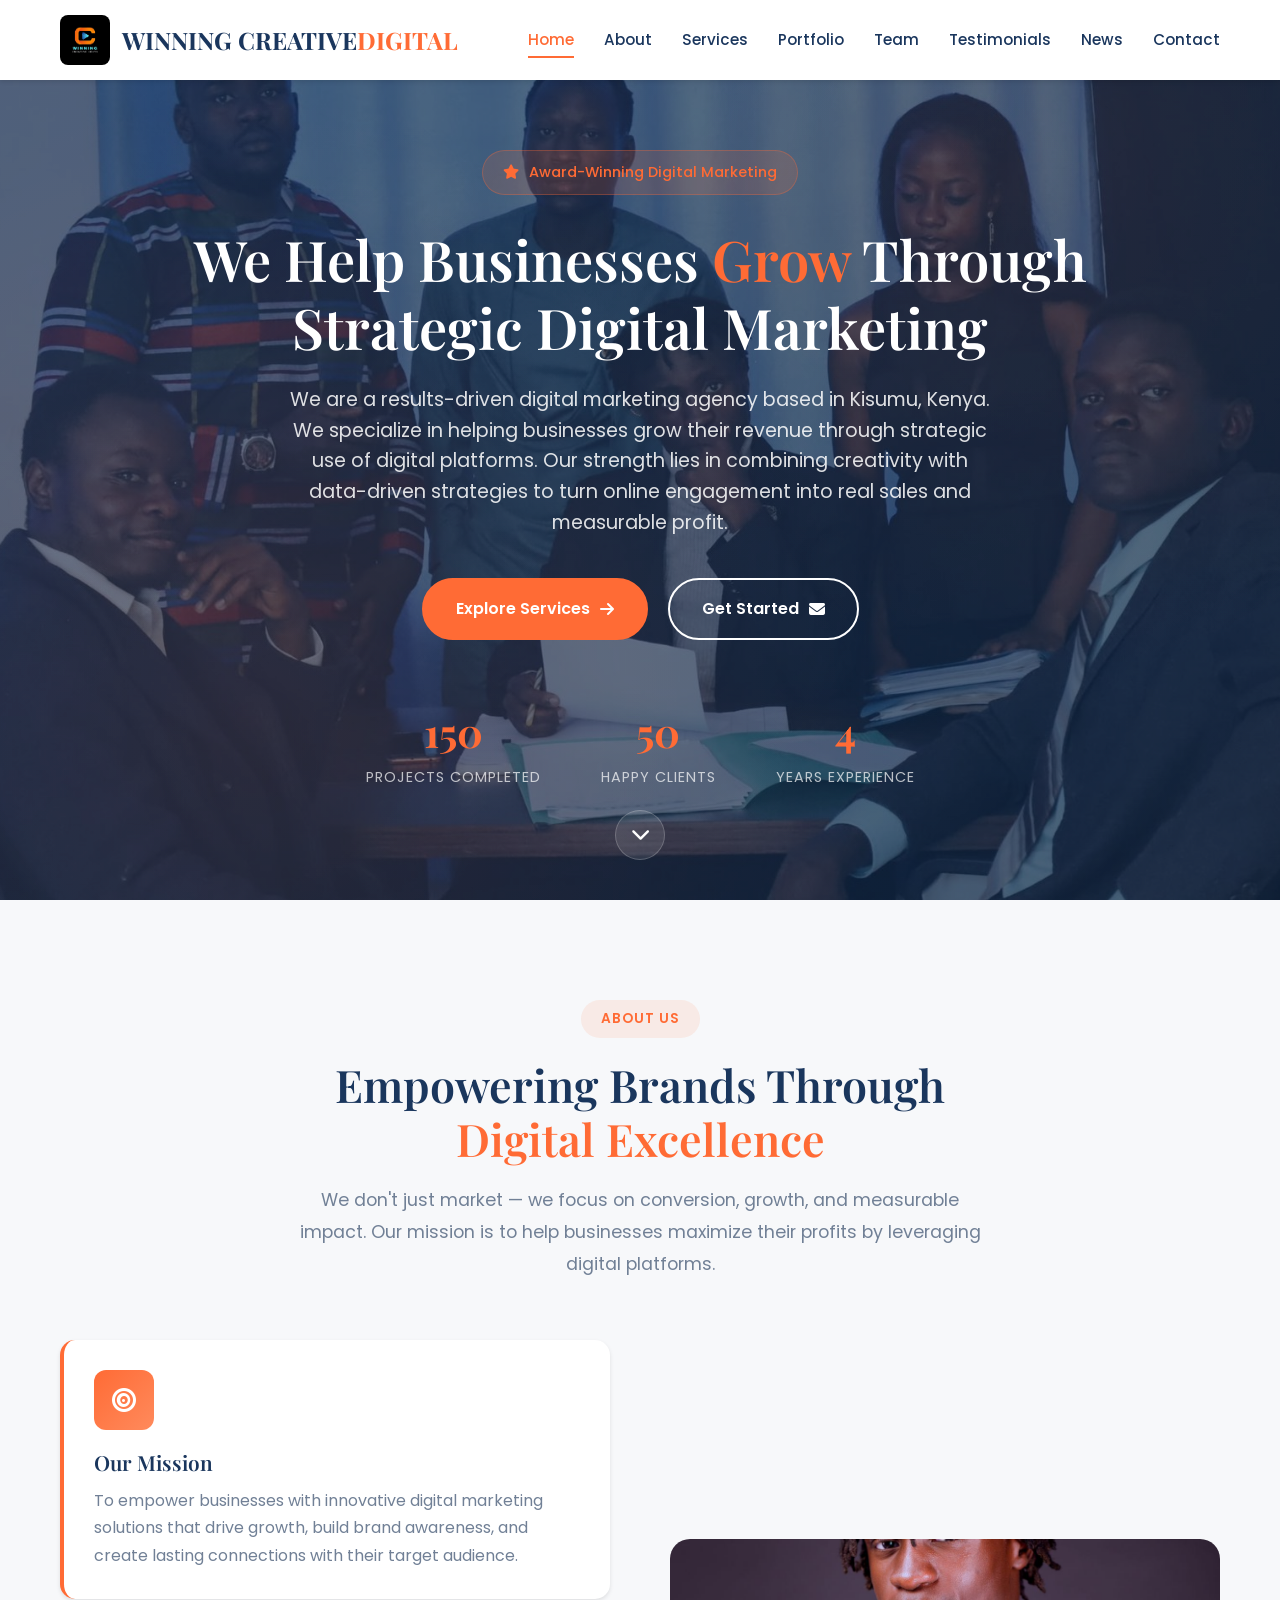
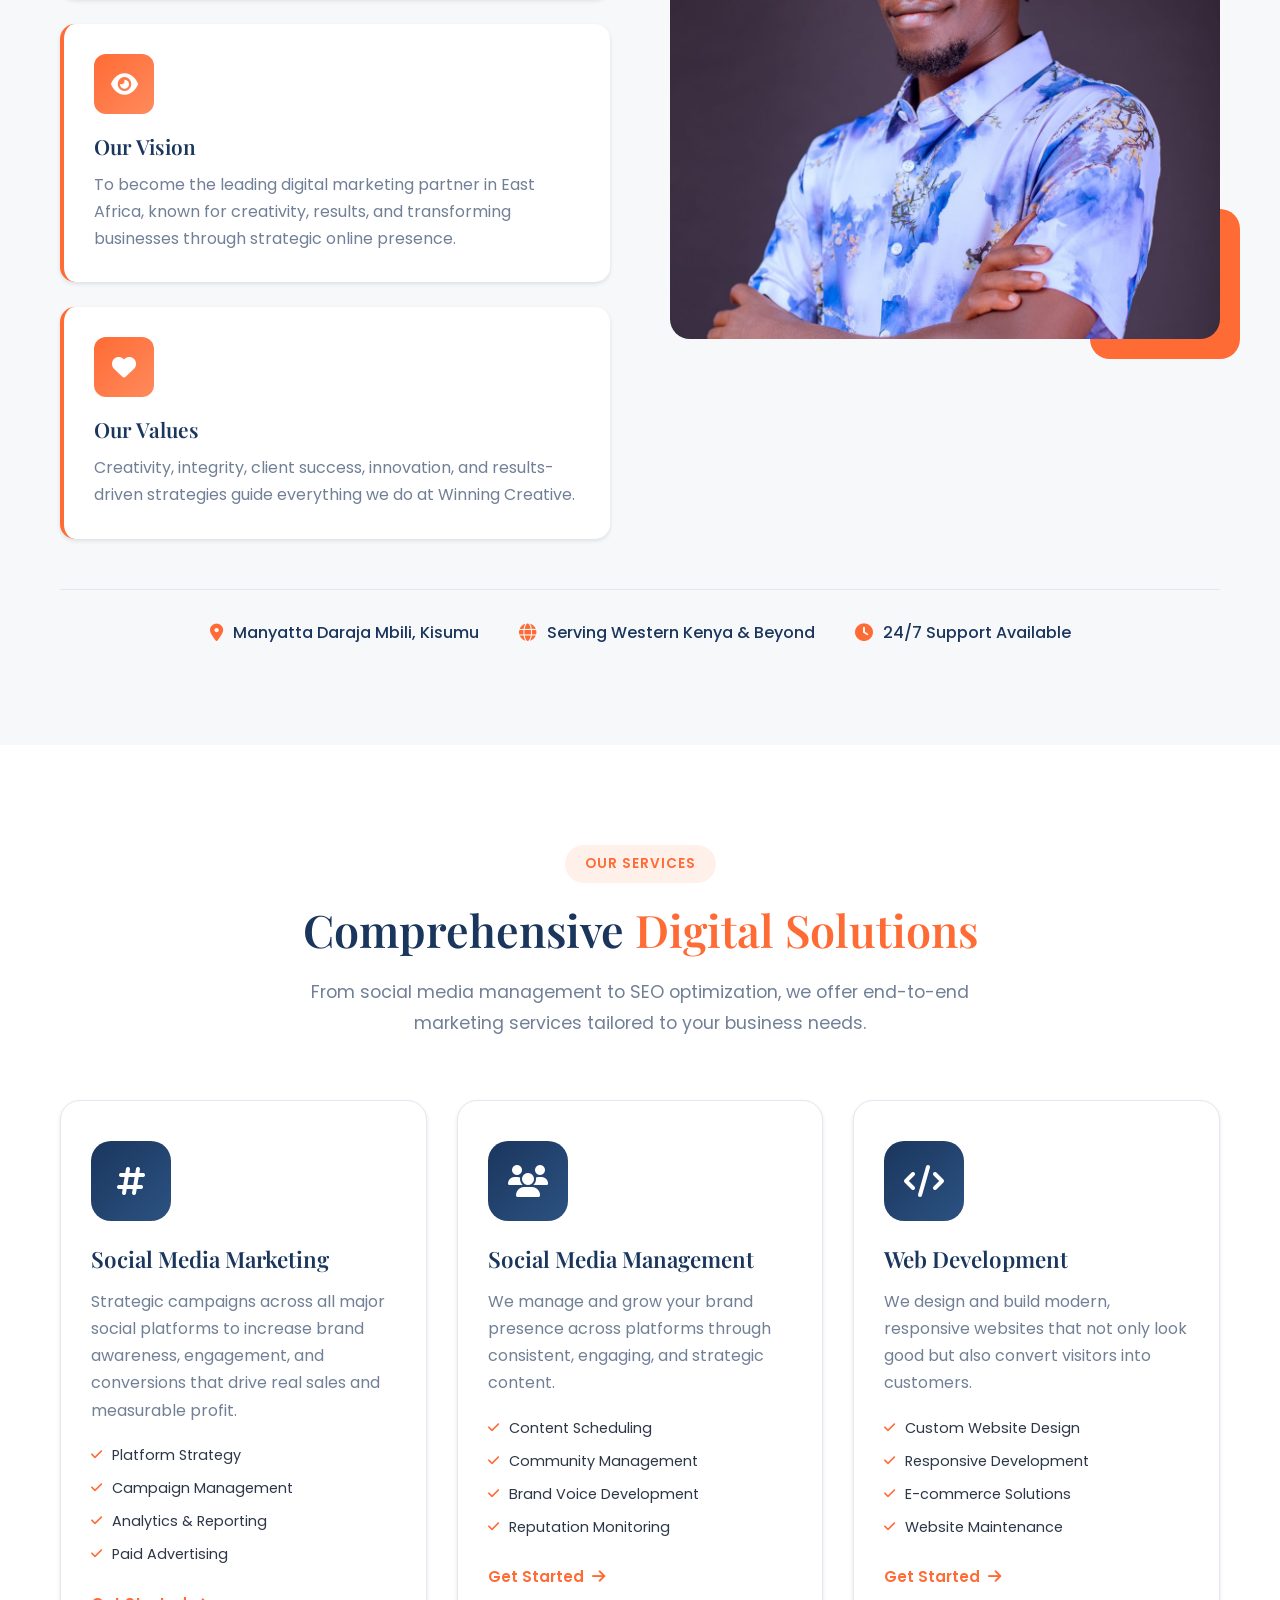
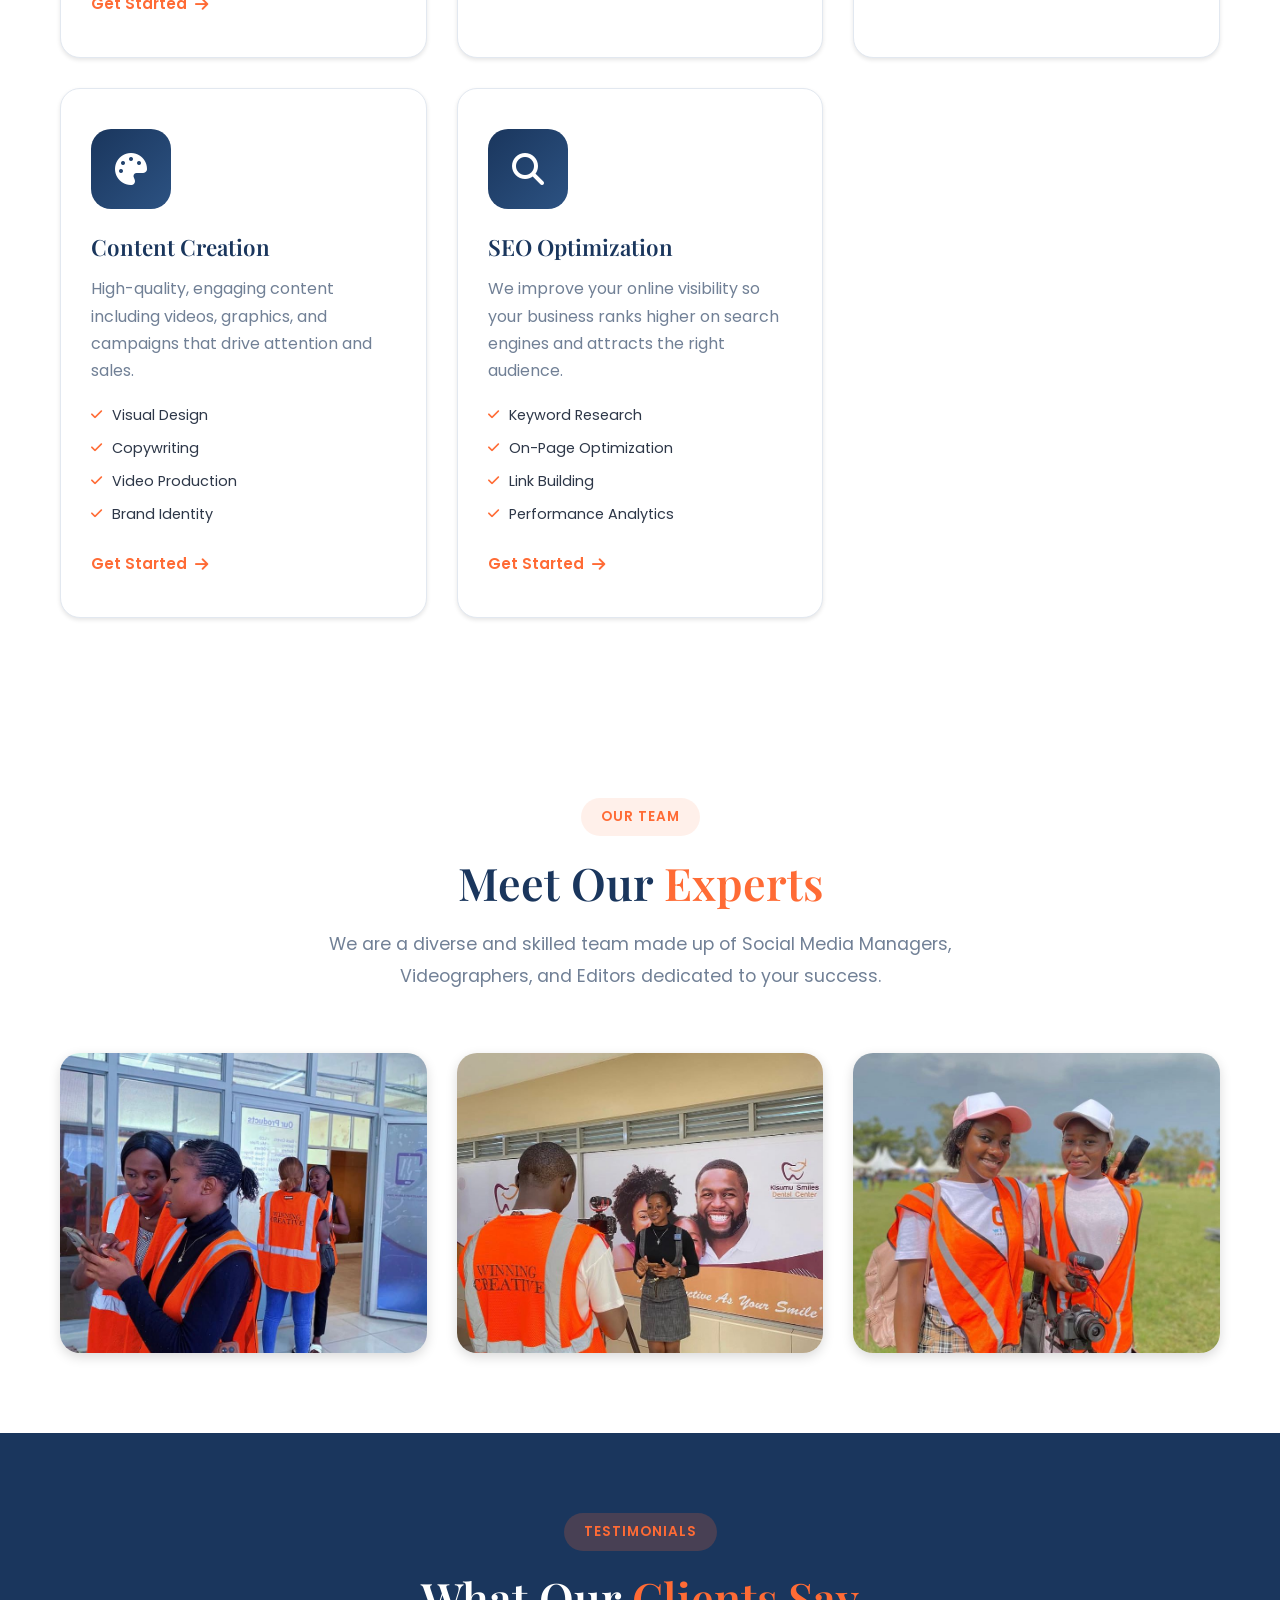
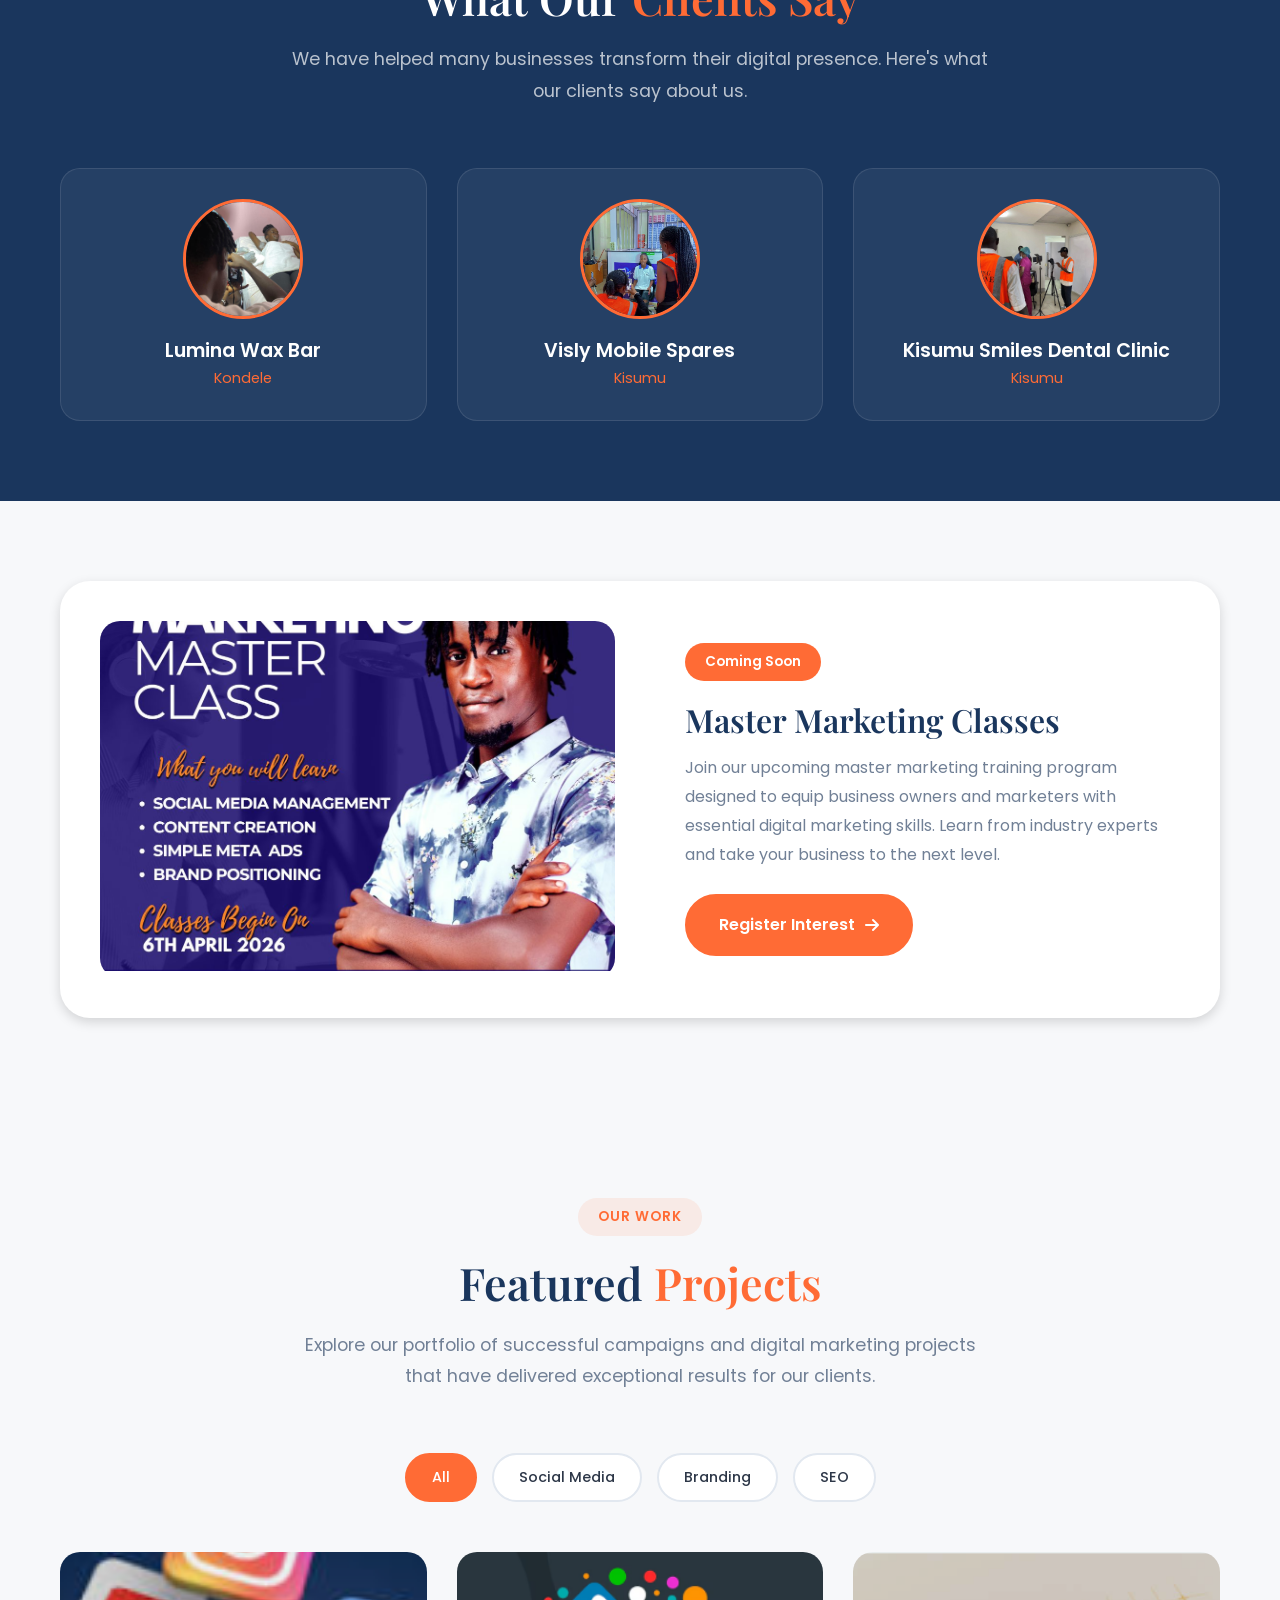
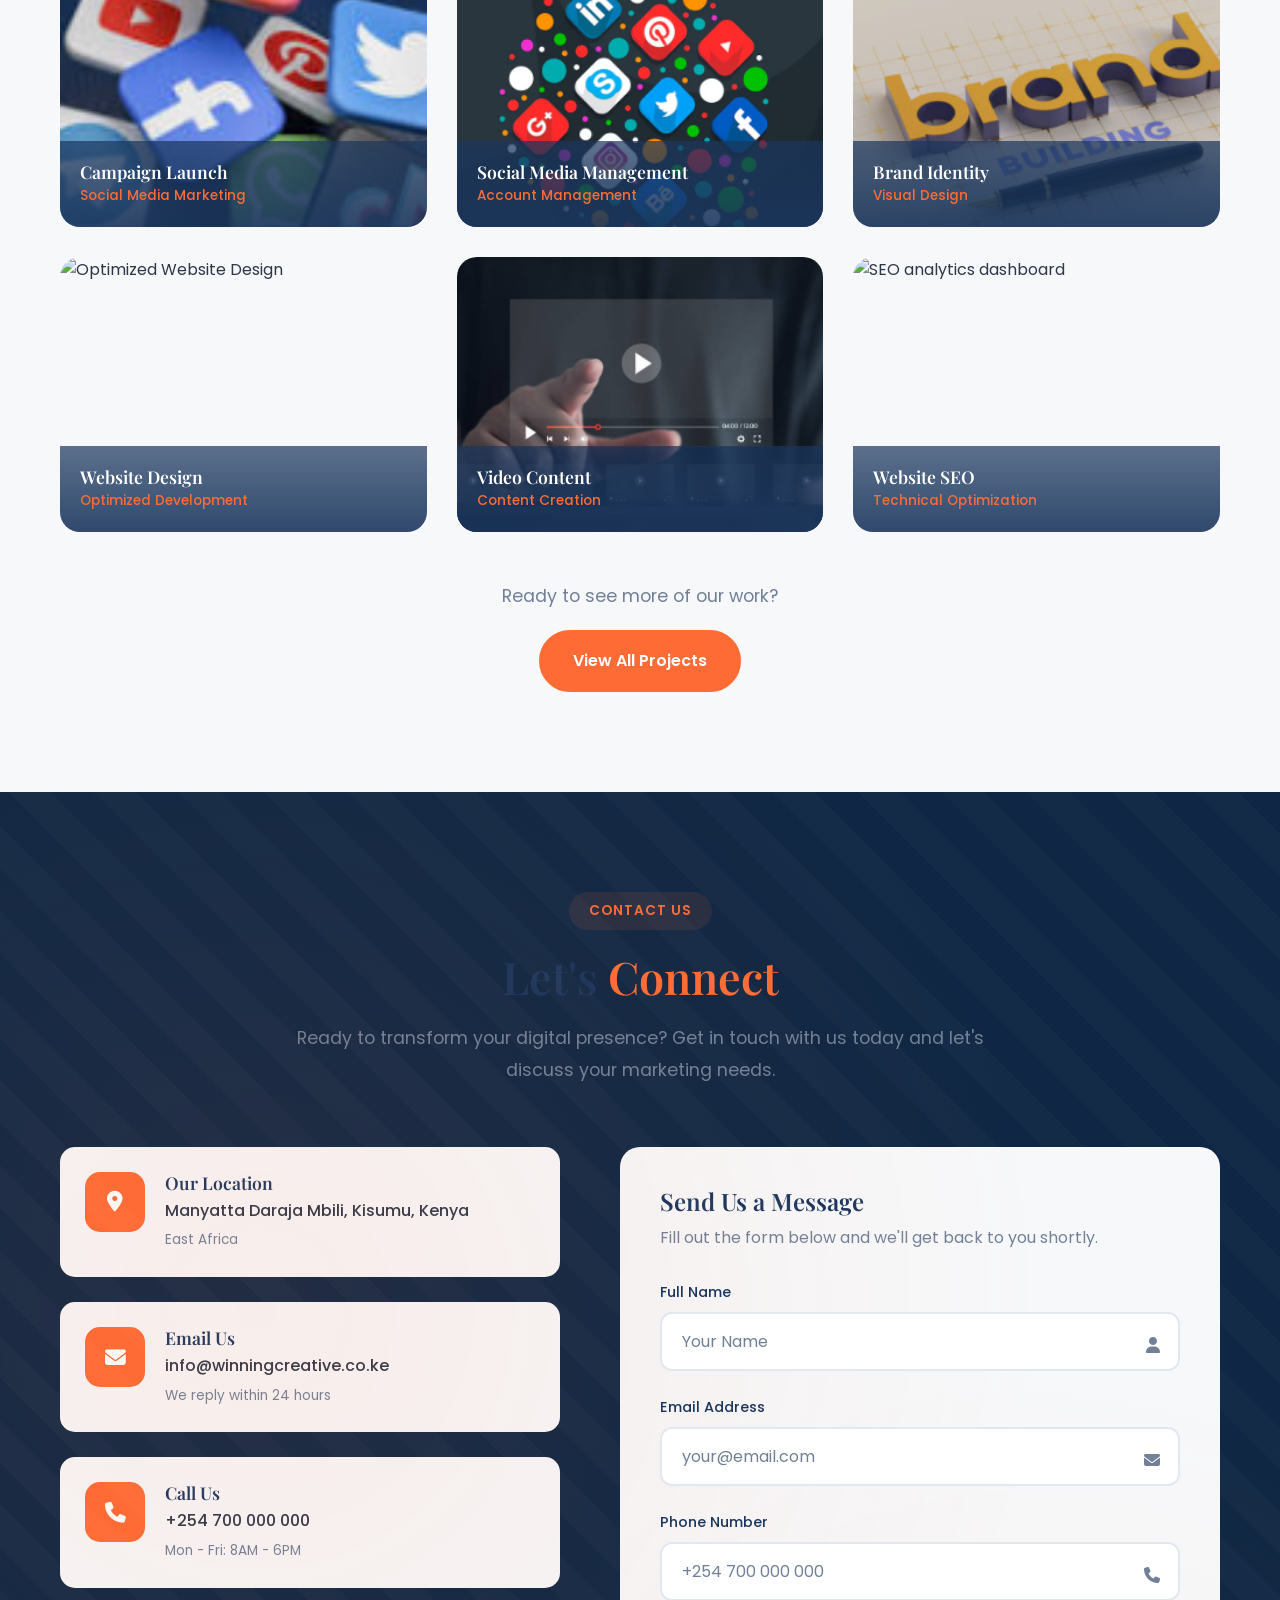
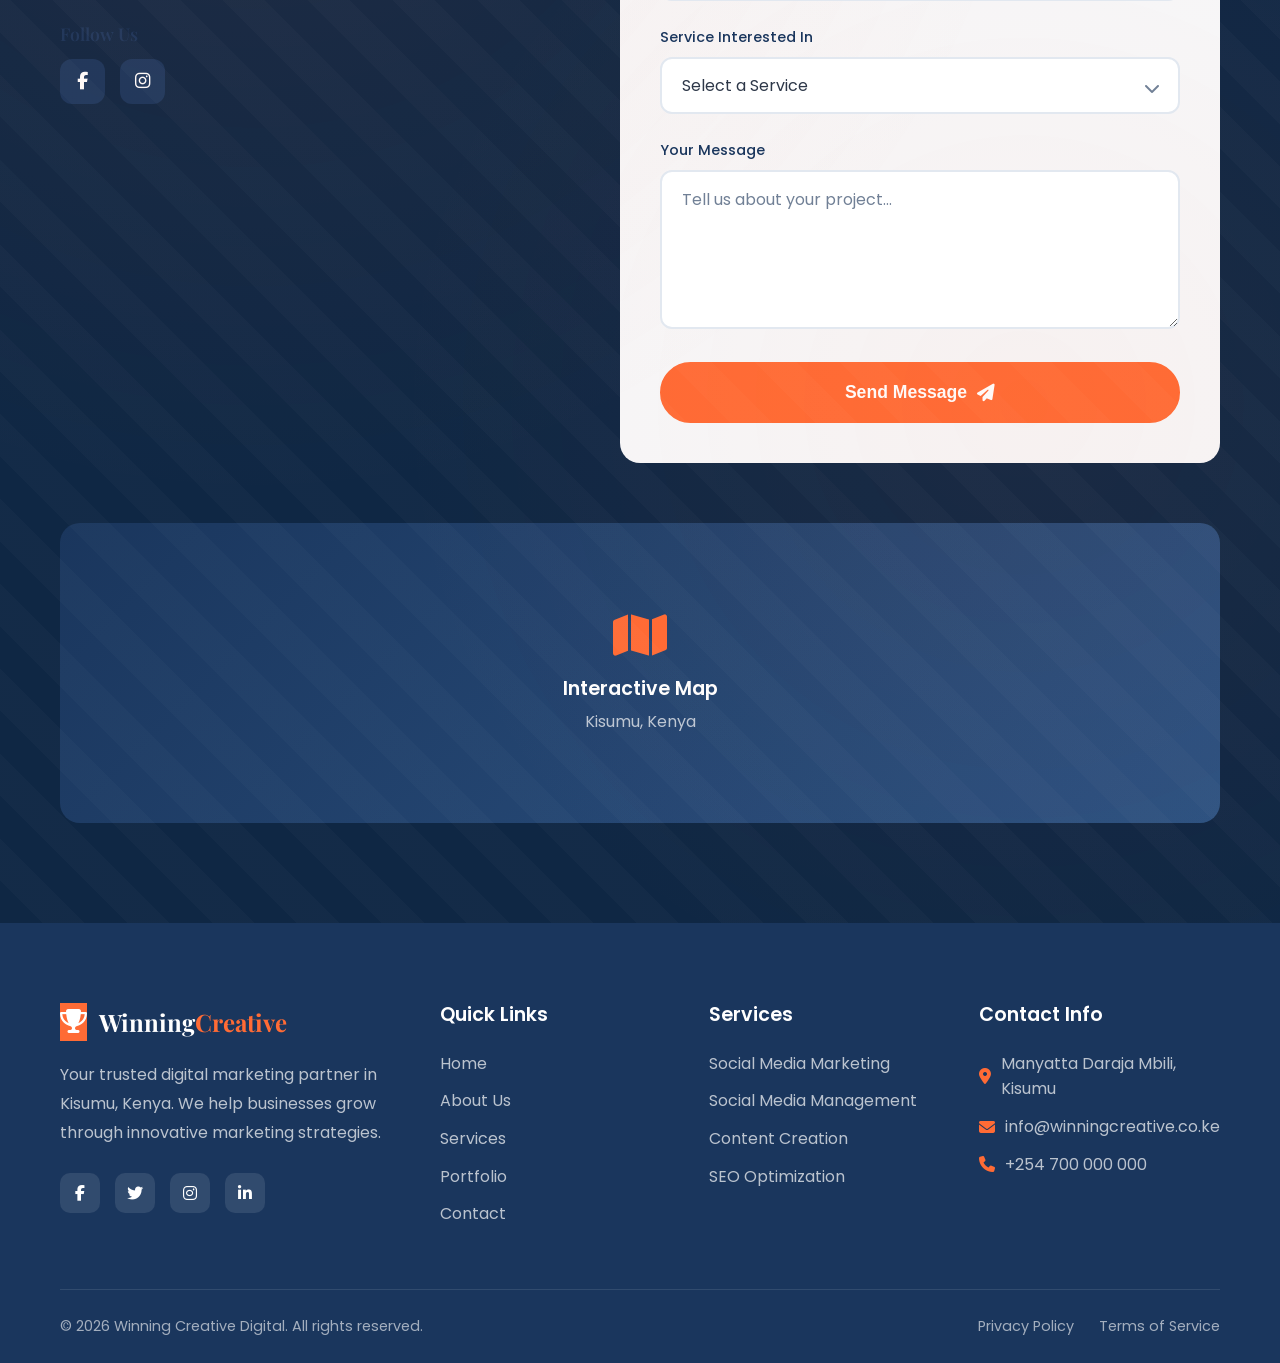
==== commit 11563a6d: "Updated website with all custom images and content" ====
--- a/index.html
+++ b/index.html
@@ -3,15 +3,15 @@
 <head>
     <meta charset="UTF-8">
     <meta name="viewport" content="width=device-width, initial-scale=1.0">
-    <meta name="description" content="Winning Creative - Your trusted digital marketing partner in Kisumu, Kenya. We specialize in social media marketing, management, content creation, and SEO optimization.">
-    <meta name="keywords" content="digital marketing, social media marketing, SEO, content creation, Kisumu, Kenya, marketing agency">
-    <meta name="author" content="Winning Creative">
+    <meta name="description" content="Winning Creative Digital - Your trusted digital marketing agency in Kisumu, Kenya. We specialize in social media marketing, management, content creation, SEO optimization, and web development.">
+    <meta name="keywords" content="digital marketing, social media marketing, SEO, content creation, web development, Kisumu, Kenya, marketing agency">
+    <meta name="author" content="Winning Creative Digital">
     <meta name="robots" content="index, follow">
     <meta property="og:title" content="Winning Creative - Digital Marketing Agency">
     <meta property="og:description" content="Helping businesses grow through innovative digital marketing strategies">
     <meta property="og:type" content="website">
     <meta property="og:locale" content="en_KE">
-    <title>Winning Creative | Digital Marketing Agency Kisumu, Kenya</title>
+    <title>Winning Creative Digital | Digital Marketing Agency Kisumu, Kenya</title>
     <link rel="stylesheet" href="styles.css">
     <link rel="preconnect" href="https://fonts.googleapis.com">
     <link rel="preconnect" href="https://fonts.gstatic.com" crossorigin>
@@ -23,8 +23,8 @@
     <nav class="navbar" id="navbar">
         <div class="container">
             <a href="#home" class="logo">
-                <span class="logo-icon"><i class="fas fa-trophy"></i></span>
-                <span class="logo-text">Winning<span class="accent">Creative</span></span>
+                <img src="logo.jpeg" alt="Winning Creative Digital Logo" class="logo-img">
+                <span class="logo-text">WINNING CREATIVE<span class="accent">DIGITAL</span></span>
             </a>
             <div class="menu-toggle" id="menu-toggle">
                 <span class="bar"></span>
@@ -36,6 +36,9 @@
                 <li><a href="#about" class="nav-link">About</a></li>
                 <li><a href="#services" class="nav-link">Services</a></li>
                 <li><a href="#portfolio" class="nav-link">Portfolio</a></li>
+                <li><a href="#team" class="nav-link">Team</a></li>
+                <li><a href="#testimonials" class="nav-link">Testimonials</a></li>
+                <li><a href="#news" class="nav-link">News</a></li>
                 <li><a href="#contact" class="nav-link">Contact</a></li>
             </ul>
         </div>
@@ -44,7 +47,7 @@
     <!-- Hero Section -->
     <section id="home" class="hero">
         <div class="hero-bg-image">
-            <img src="https://images.unsplash.com/photo-1552664730-d307ca884978?w=1920&h=1080&fit=crop&crop=faces" alt="African business team collaborating">
+            <img src="herobackground.jpeg" alt="Winning Creative Digital Team">
         </div>
         <div class="hero-overlay"></div>
         <div class="hero-content">
@@ -56,7 +59,7 @@
                 We Help Businesses <span class="highlight">Grow</span> Through Strategic Digital Marketing
             </h1>
             <p class="hero-subtitle">
-                Transform your online presence with our expert social media marketing, content creation, and SEO services. Based in Kisumu, Kenya, we deliver results-driven strategies that amplify your brand.
+                We are a results-driven digital marketing agency based in Kisumu, Kenya. We specialize in helping businesses grow their revenue through strategic use of digital platforms. Our strength lies in combining creativity with data-driven strategies to turn online engagement into real sales and measurable profit.
             </p>
             <div class="hero-buttons">
                 <a href="#services" class="btn btn-primary">
@@ -96,7 +99,7 @@
             <div class="section-header">
                 <span class="section-tag">About Us</span>
                 <h2 class="section-title">Empowering Brands Through <span class="highlight">Digital Excellence</span></h2>
-                <p class="section-subtitle">We are a creative marketing agency dedicated to helping businesses strengthen their digital presence and achieve measurable growth.</p>
+                <p class="section-subtitle">We don't just market — we focus on conversion, growth, and measurable impact. Our mission is to help businesses maximize their profits by leveraging digital platforms.</p>
             </div>
             <div class="about-grid">
                 <div class="about-content">
@@ -125,7 +128,7 @@
                 <div class="about-image">
                     <div class="image-wrapper">
                         <div class="image-placeholder">
-                            <img src="https://images.unsplash.com/photo-1522202176988-66273c2fd55f?w=600&h=400&fit=crop&crop=faces" alt="Winning Creative Team - African professionals">
+                            <img src="CEO.jpeg" alt="Winning Creative CEO - Leadership Team">
                         </div>
                         <div class="image-accent"></div>
                     </div>
@@ -134,11 +137,11 @@
             <div class="about-features">
                 <div class="feature-item">
                     <i class="fas fa-map-marker-alt"></i>
-                    <span>Based in Kisumu, Kenya</span>
+                    <span>Manyatta Daraja Mbili, Kisumu</span>
                 </div>
                 <div class="feature-item">
                     <i class="fas fa-globe"></i>
-                    <span>Serving East Africa & Beyond</span>
+                    <span>Serving Western Kenya & Beyond</span>
                 </div>
                 <div class="feature-item">
                     <i class="fas fa-clock"></i>
@@ -162,7 +165,7 @@
                         <i class="fas fa-hashtag"></i>
                     </div>
                     <h3>Social Media Marketing</h3>
-                    <p>Strategic campaigns across all major social platforms to increase brand awareness, engagement, and conversions.</p>
+                    <p>Strategic campaigns across all major social platforms to increase brand awareness, engagement, and conversions that drive real sales and measurable profit.</p>
                     <ul class="service-features">
                         <li><i class="fas fa-check"></i> Platform Strategy</li>
                         <li><i class="fas fa-check"></i> Campaign Management</li>
@@ -176,7 +179,7 @@
                         <i class="fas fa-users"></i>
                     </div>
                     <h3>Social Media Management</h3>
-                    <p>Complete management of your social media presence with consistent posting, community engagement, and growth strategies.</p>
+                    <p>We manage and grow your brand presence across platforms through consistent, engaging, and strategic content.</p>
                     <ul class="service-features">
                         <li><i class="fas fa-check"></i> Content Scheduling</li>
                         <li><i class="fas fa-check"></i> Community Management</li>
@@ -185,12 +188,26 @@
                     </ul>
                     <a href="#contact" class="service-link">Get Started <i class="fas fa-arrow-right"></i></a>
                 </div>
+                <div class="service-card" data-service="web-development">
+                    <div class="service-icon">
+                        <i class="fas fa-code"></i>
+                    </div>
+                    <h3>Web Development</h3>
+                    <p>We design and build modern, responsive websites that not only look good but also convert visitors into customers.</p>
+                    <ul class="service-features">
+                        <li><i class="fas fa-check"></i> Custom Website Design</li>
+                        <li><i class="fas fa-check"></i> Responsive Development</li>
+                        <li><i class="fas fa-check"></i> E-commerce Solutions</li>
+                        <li><i class="fas fa-check"></i> Website Maintenance</li>
+                    </ul>
+                    <a href="#contact" class="service-link">Get Started <i class="fas fa-arrow-right"></i></a>
+                </div>
                 <div class="service-card" data-service="content-creation">
                     <div class="service-icon">
                         <i class="fas fa-palette"></i>
                     </div>
                     <h3>Content Creation</h3>
-                    <p>Compelling, shareable content that tells your brand story and resonates with your target audience.</p>
+                    <p>High-quality, engaging content including videos, graphics, and campaigns that drive attention and sales.</p>
                     <ul class="service-features">
                         <li><i class="fas fa-check"></i> Visual Design</li>
                         <li><i class="fas fa-check"></i> Copywriting</li>
@@ -204,7 +221,7 @@
                         <i class="fas fa-search"></i>
                     </div>
                     <h3>SEO Optimization</h3>
-                    <p>Improve your search engine rankings and drive organic traffic with our data-driven SEO strategies.</p>
+                    <p>We improve your online visibility so your business ranks higher on search engines and attracts the right audience.</p>
                     <ul class="service-features">
                         <li><i class="fas fa-check"></i> Keyword Research</li>
                         <li><i class="fas fa-check"></i> On-Page Optimization</li>
@@ -212,6 +229,91 @@
                         <li><i class="fas fa-check"></i> Performance Analytics</li>
                     </ul>
                     <a href="#contact" class="service-link">Get Started <i class="fas fa-arrow-right"></i></a>
+                </div>
+            </div>
+        </div>
+    </section>
+
+    <!-- Team Section -->
+    <section id="team" class="team">
+        <div class="container">
+            <div class="section-header">
+                <span class="section-tag">Our Team</span>
+                <h2 class="section-title">Meet Our <span class="highlight">Experts</span></h2>
+                <p class="section-subtitle">We are a diverse and skilled team made up of Social Media Managers, Videographers, and Editors dedicated to your success.</p>
+            </div>
+            <div class="team-grid">
+                <div class="team-card">
+                    <div class="team-image">
+                        <img src="team1.jpeg" alt="Winning Creative Team Member 1">
+                    </div>
+                </div>
+                <div class="team-card">
+                    <div class="team-image">
+                        <img src="team2.jpeg" alt="Winning Creative Team Member 2">
+                    </div>
+                </div>
+                <div class="team-card">
+                    <div class="team-image">
+                        <img src="team3.jpeg" alt="Winning Creative Team Member 3">
+                    </div>
+                </div>
+            </div>
+        </div>
+    </section>
+
+    <!-- Testimonials Section -->
+    <section id="testimonials" class="testimonials">
+        <div class="container">
+            <div class="section-header">
+                <span class="section-tag">Testimonials</span>
+                <h2 class="section-title">What Our <span class="highlight">Clients Say</span></h2>
+                <p class="section-subtitle">We have helped many businesses transform their digital presence. Here's what our clients say about us.</p>
+            </div>
+            <div class="testimonials-grid">
+                <div class="testimonial-card">
+                    <div class="testimonial-image">
+                        <img src="testimonial1.jpeg" alt="Lumina Wax Bar Kondele">
+                    </div>
+                    <div class="testimonial-content">
+                        <h4>Lumina Wax Bar</h4>
+                        <p>Kondele</p>
+                    </div>
+                </div>
+                <div class="testimonial-card">
+                    <div class="testimonial-image">
+                        <img src="testimonial2.jpeg" alt="Visly Mobile Spares">
+                    </div>
+                    <div class="testimonial-content">
+                        <h4>Visly Mobile Spares</h4>
+                        <p>Kisumu</p>
+                    </div>
+                </div>
+                <div class="testimonial-card">
+                    <div class="testimonial-image">
+                        <img src="testimonial3.jpeg" alt="Kisumu Smiles Dental Clinic">
+                    </div>
+                    <div class="testimonial-content">
+                        <h4>Kisumu Smiles Dental Clinic</h4>
+                        <p>Kisumu</p>
+                    </div>
+                </div>
+            </div>
+        </div>
+    </section>
+
+    <!-- News Section -->
+    <section id="news" class="news">
+        <div class="container">
+            <div class="news-content">
+                <div class="news-image">
+                    <img src="news.jpeg" alt="Master Marketing Classes - Coming Soon">
+                </div>
+                <div class="news-details">
+                    <span class="news-tag">Coming Soon</span>
+                    <h2>Master Marketing Classes</h2>
+                    <p>Join our upcoming master marketing training program designed to equip business owners and marketers with essential digital marketing skills. Learn from industry experts and take your business to the next level.</p>
+                    <a href="#contact" class="btn btn-primary">Register Interest <i class="fas fa-arrow-right"></i></a>
                 </div>
             </div>
         </div>
@@ -310,7 +412,7 @@
                         </div>
                         <div class="contact-details">
                             <h4>Our Location</h4>
-                            <p>Kisumu, Kenya</p>
+                            <p>Manyatta Daraja Mbili, Kisumu, Kenya</p>
                             <span class="contact-sub">East Africa</span>
                         </div>
                     </div>
@@ -337,10 +439,8 @@
                     <div class="social-links">
                         <h4>Follow Us</h4>
                         <div class="social-icons">
-                            <a href="#" class="social-link" aria-label="Facebook"><i class="fab fa-facebook-f"></i></a>
-                            <a href="#" class="social-link" aria-label="Twitter"><i class="fab fa-twitter"></i></a>
-                            <a href="#" class="social-link" aria-label="Instagram"><i class="fab fa-instagram"></i></a>
-                            <a href="#" class="social-link" aria-label="LinkedIn"><i class="fab fa-linkedin-in"></i></a>
+                            <a href="https://www.facebook.com/share/1Djs1nTJrE/?mibextid=wwXIfr" class="social-link" aria-label="Facebook" target="_blank"><i class="fab fa-facebook-f"></i></a>
+                            <a href="https://www.instagram.com/winning_creative_digital?igsh=MXQ5ZGE3bmlncDdrMQ%3D%3D&utm_source=qr" class="social-link" aria-label="Instagram" target="_blank"><i class="fab fa-instagram"></i></a>
                         </div>
                     </div>
                 </div>
@@ -437,14 +537,14 @@
                 <div class="footer-contact">
                     <h4>Contact Info</h4>
                     <ul>
-                        <li><i class="fas fa-map-marker-alt"></i> Kisumu, Kenya</li>
+                        <li><i class="fas fa-map-marker-alt"></i> Manyatta Daraja Mbili, Kisumu</li>
                         <li><i class="fas fa-envelope"></i> info@winningcreative.co.ke</li>
                         <li><i class="fas fa-phone"></i> +254 700 000 000</li>
                     </ul>
                 </div>
             </div>
             <div class="footer-bottom">
-                <p>&copy; 2026 Winning Creative. All rights reserved.</p>
+                <p>&copy; 2026 Winning Creative Digital. All rights reserved.</p>
                 <div class="footer-legal">
                     <a href="#">Privacy Policy</a>
                     <a href="#">Terms of Service</a>
--- a/styles.css
+++ b/styles.css
@@ -124,22 +124,17 @@
 .logo {
     display: flex;
     align-items: center;
-    gap: 10px;
+    gap: 12px;
     font-size: 1.5rem;
     font-weight: 700;
     color: var(--dark-blue);
 }
 
-.logo-icon {
-    display: flex;
-    align-items: center;
-    justify-content: center;
-    width: 45px;
-    height: 45px;
-    background: var(--primary-orange);
-    border-radius: 10px;
-    color: var(--white);
-    font-size: 1.2rem;
+.logo-img {
+    width: 50px;
+    height: 50px;
+    object-fit: contain;
+    border-radius: 8px;
 }
 
 .logo-text {
@@ -599,7 +594,7 @@
 
 .services-grid {
     display: grid;
-    grid-template-columns: repeat(4, 1fr);
+    grid-template-columns: repeat(3, 1fr);
     gap: 30px;
 }
 
@@ -705,6 +700,167 @@
     background: var(--off-white);
 }
 
+/* ========================================
+   Team Section
+   ======================================== */
+.team {
+    background: var(--white);
+    padding: 80px 0;
+}
+
+.team-grid {
+    display: grid;
+    grid-template-columns: repeat(3, 1fr);
+    gap: 30px;
+}
+
+.team-card {
+    border-radius: 20px;
+    overflow: hidden;
+    box-shadow: var(--shadow-md);
+}
+
+.team-image {
+    width: 100%;
+    height: 300px;
+}
+
+.team-image img {
+    width: 100%;
+    height: 100%;
+    object-fit: cover;
+    transition: var(--transition-normal);
+}
+
+.team-card:hover .team-image img {
+    transform: scale(1.05);
+}
+
+/* ========================================
+   Testimonials Section
+   ======================================== */
+.testimonials {
+    background: var(--dark-blue);
+    padding: 80px 0;
+}
+
+.testimonials .section-tag {
+    background: rgba(255, 107, 53, 0.2);
+    color: var(--primary-orange);
+}
+
+.testimonials .section-title {
+    color: var(--white);
+}
+
+.testimonials .section-subtitle {
+    color: rgba(255, 255, 255, 0.7);
+}
+
+.testimonials-grid {
+    display: grid;
+    grid-template-columns: repeat(3, 1fr);
+    gap: 30px;
+}
+
+.testimonial-card {
+    background: rgba(255, 255, 255, 0.05);
+    border-radius: 20px;
+    padding: 30px;
+    text-align: center;
+    border: 1px solid rgba(255, 255, 255, 0.1);
+    transition: var(--transition-normal);
+}
+
+.testimonial-card:hover {
+    background: rgba(255, 255, 255, 0.1);
+    transform: translateY(-5px);
+}
+
+.testimonial-image {
+    width: 120px;
+    height: 120px;
+    margin: 0 auto 20px;
+    border-radius: 50%;
+    overflow: hidden;
+    border: 3px solid var(--primary-orange);
+}
+
+.testimonial-image img {
+    width: 100%;
+    height: 100%;
+    object-fit: cover;
+}
+
+.testimonial-content h4 {
+    color: var(--white);
+    font-size: 1.2rem;
+    margin-bottom: 5px;
+    font-family: 'Poppins', sans-serif;
+}
+
+.testimonial-content p {
+    color: var(--primary-orange);
+    font-size: 0.9rem;
+}
+
+/* ========================================
+   News Section
+   ======================================== */
+.news {
+    background: var(--off-white);
+    padding: 80px 0;
+}
+
+.news-content {
+    display: grid;
+    grid-template-columns: 1fr 1fr;
+    gap: 50px;
+    align-items: center;
+    background: var(--white);
+    border-radius: 30px;
+    padding: 40px;
+    box-shadow: var(--shadow-md);
+}
+
+.news-image {
+    border-radius: 20px;
+    overflow: hidden;
+}
+
+.news-image img {
+    width: 100%;
+    height: 350px;
+    object-fit: cover;
+}
+
+.news-details {
+    padding: 20px;
+}
+
+.news-tag {
+    display: inline-block;
+    background: var(--primary-orange);
+    color: var(--white);
+    padding: 8px 20px;
+    border-radius: 50px;
+    font-size: 0.85rem;
+    font-weight: 600;
+    margin-bottom: 20px;
+}
+
+.news-details h2 {
+    font-size: 2rem;
+    margin-bottom: 15px;
+    color: var(--dark-blue);
+}
+
+.news-details p {
+    color: var(--gray);
+    margin-bottom: 25px;
+    line-height: 1.8;
+}
+
 .portfolio-filter {
     display: flex;
     justify-content: center;
@@ -807,7 +963,23 @@
    Contact Section
    ======================================== */
 .contact {
-    background: var(--white);
+    background: var(--dark-blue-dark);
+    position: relative;
+    overflow: hidden;
+}
+
+.contact::before {
+    content: '';
+    position: absolute;
+    top: 0;
+    left: 0;
+    right: 0;
+    bottom: 0;
+    background-image: 
+        radial-gradient(circle at 20% 30%, rgba(255, 107, 53, 0.08) 0%, transparent 50%),
+        radial-gradient(circle at 80% 70%, rgba(255, 107, 53, 0.05) 0%, transparent 40%),
+        repeating-linear-gradient(45deg, transparent, transparent 30px, rgba(255, 255, 255, 0.02) 30px, rgba(255, 255, 255, 0.02) 60px);
+    pointer-events: none;
 }
 
 .contact-grid {
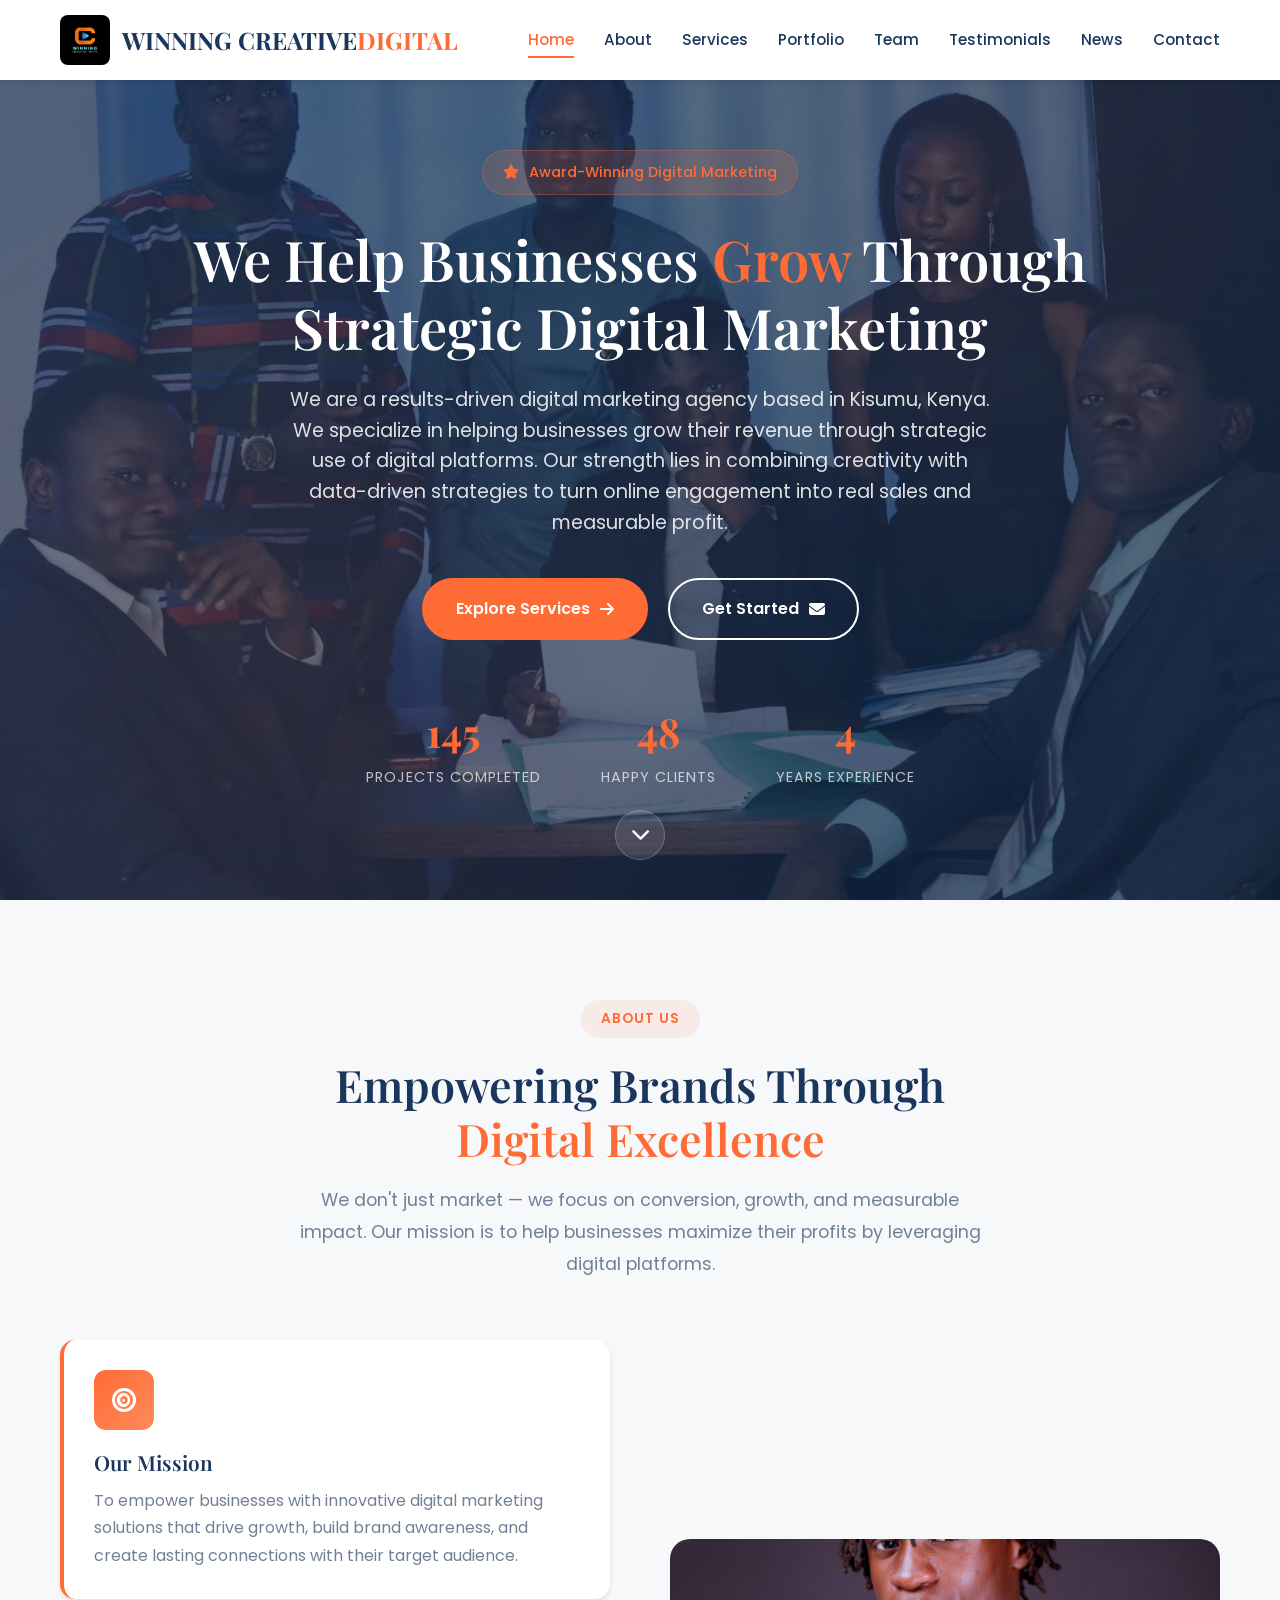
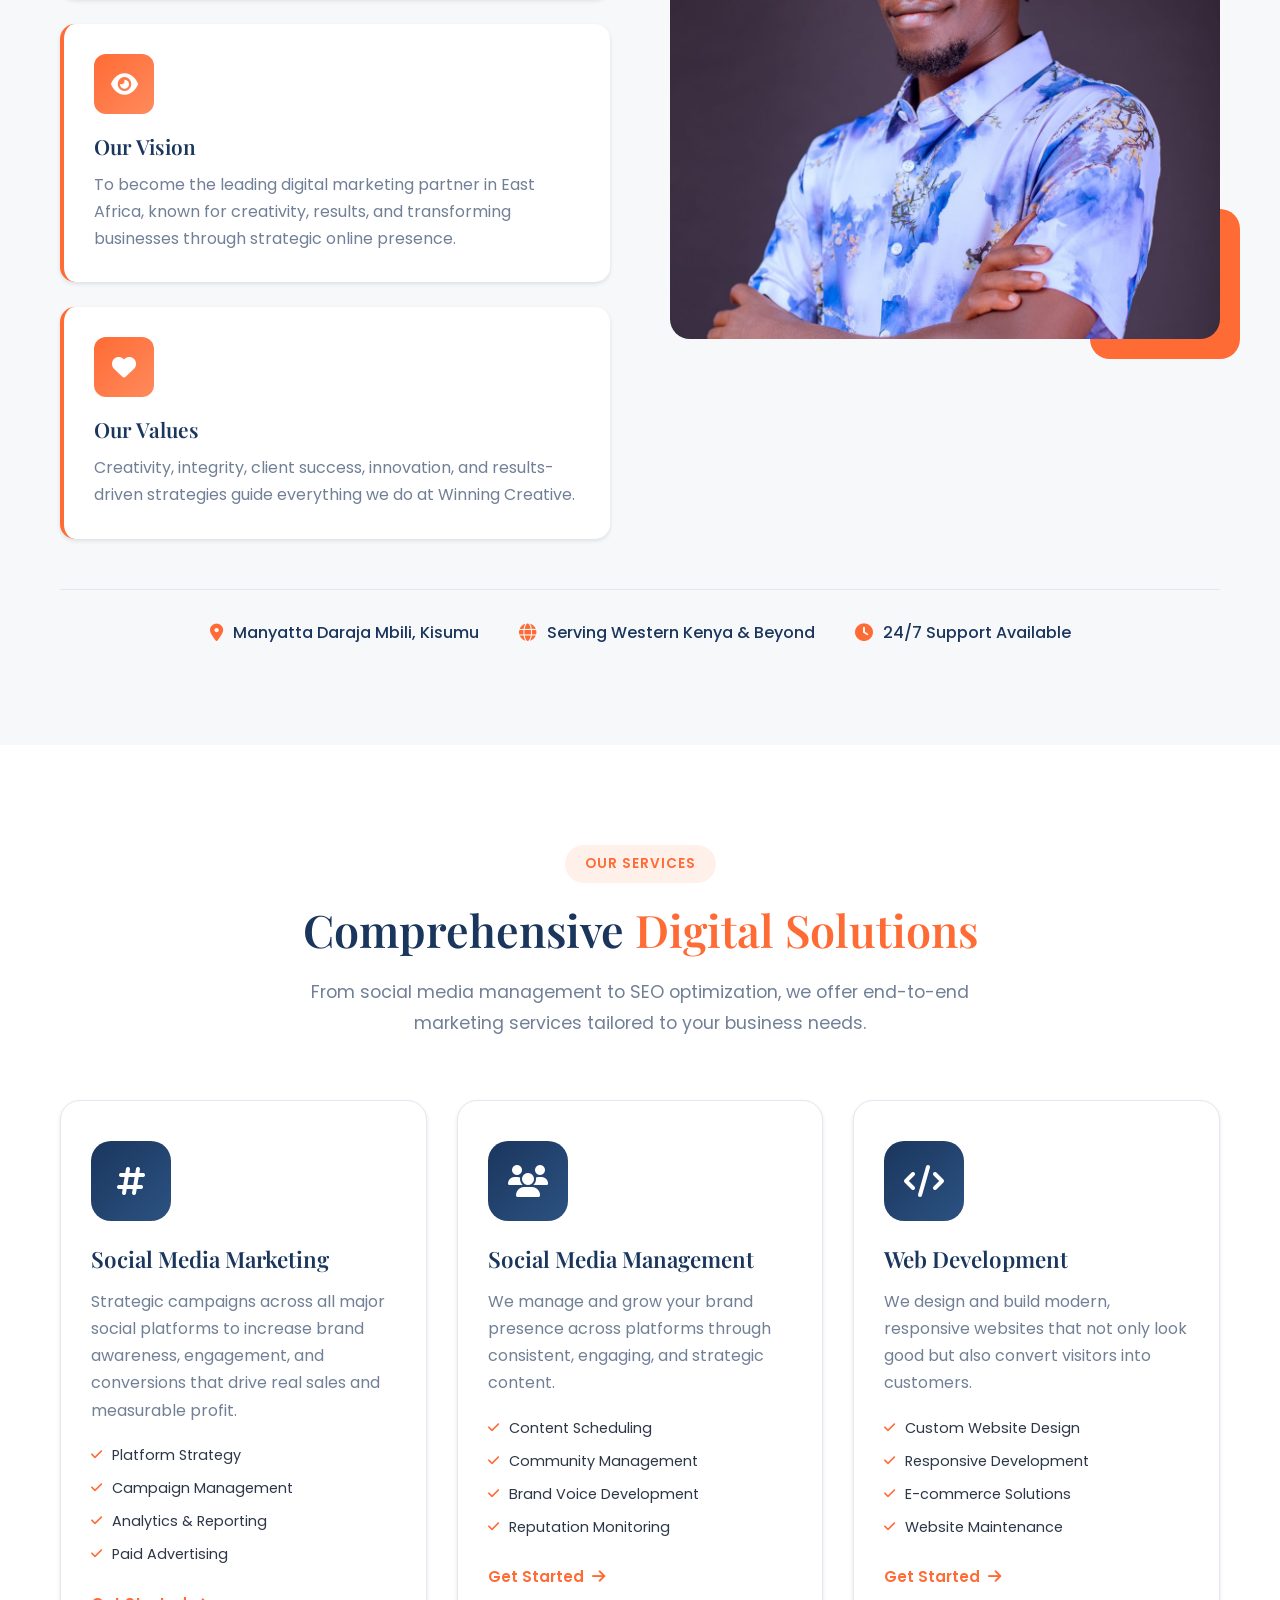
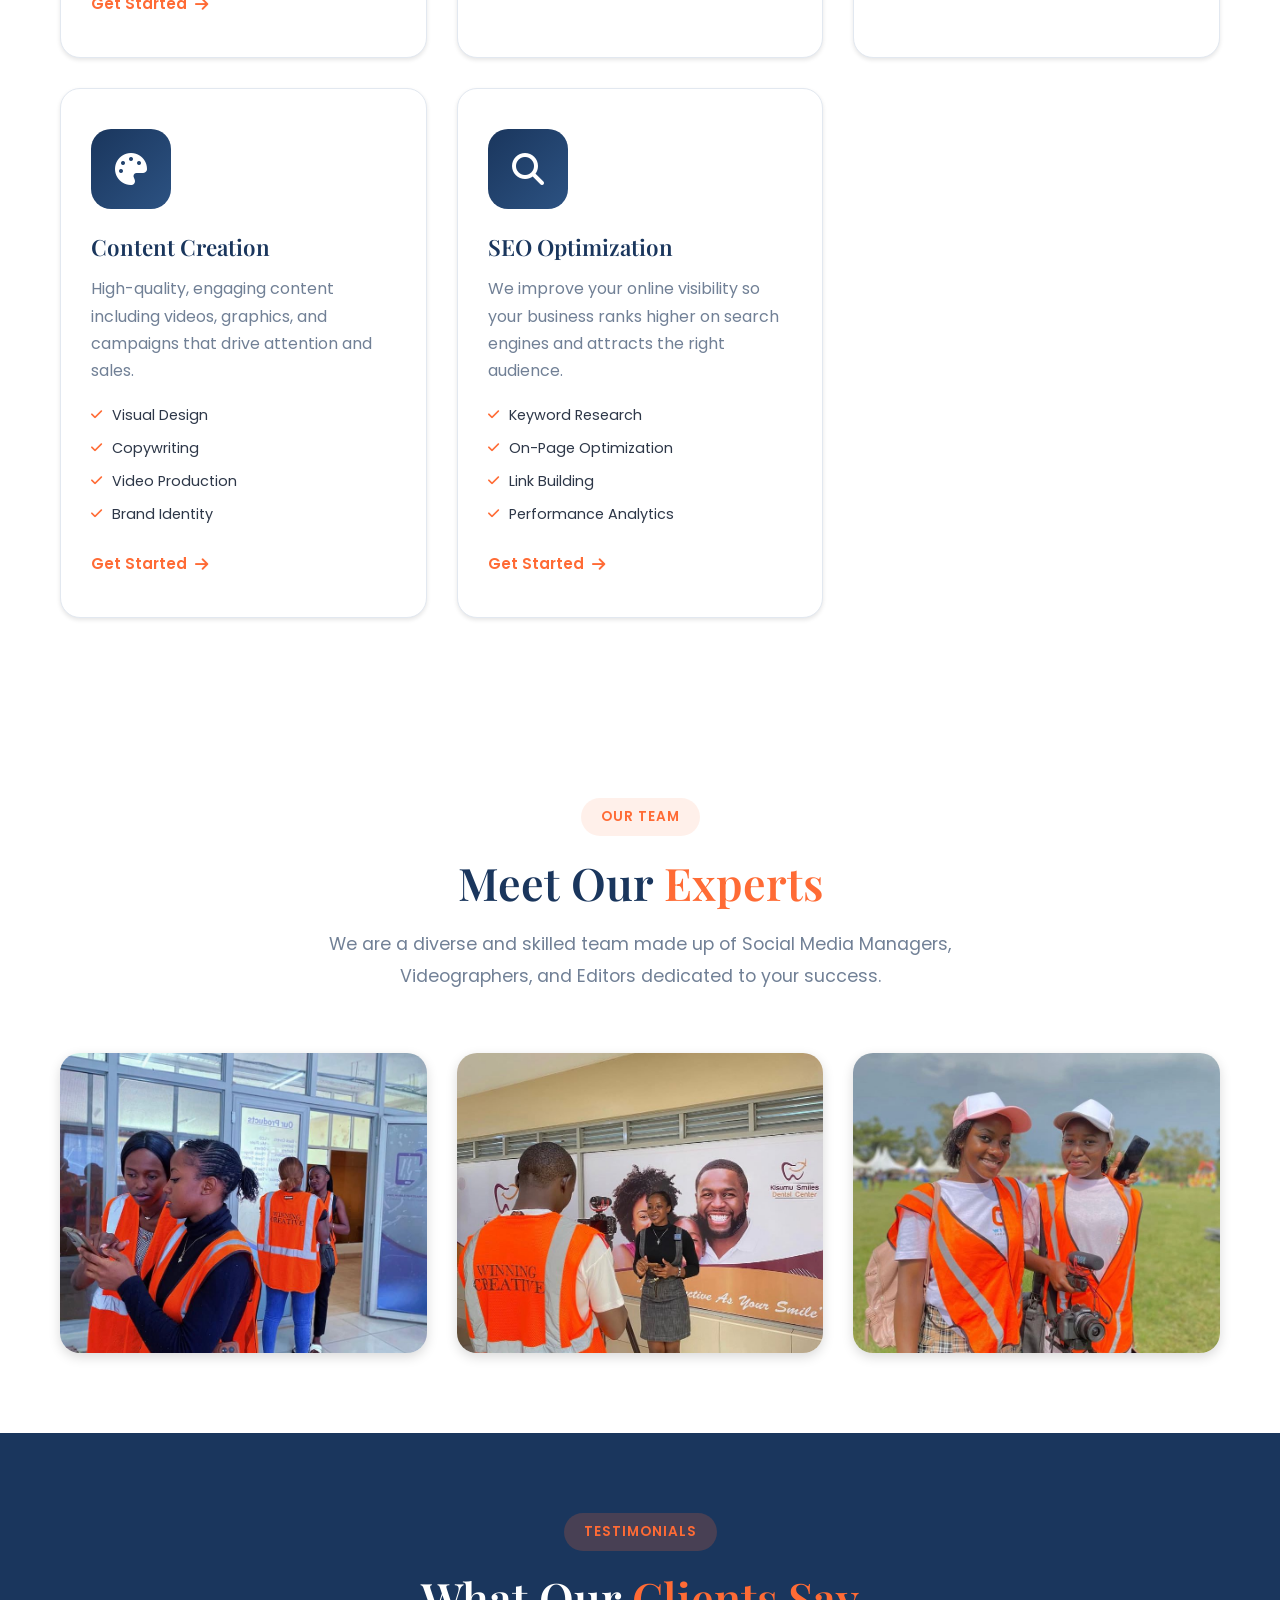
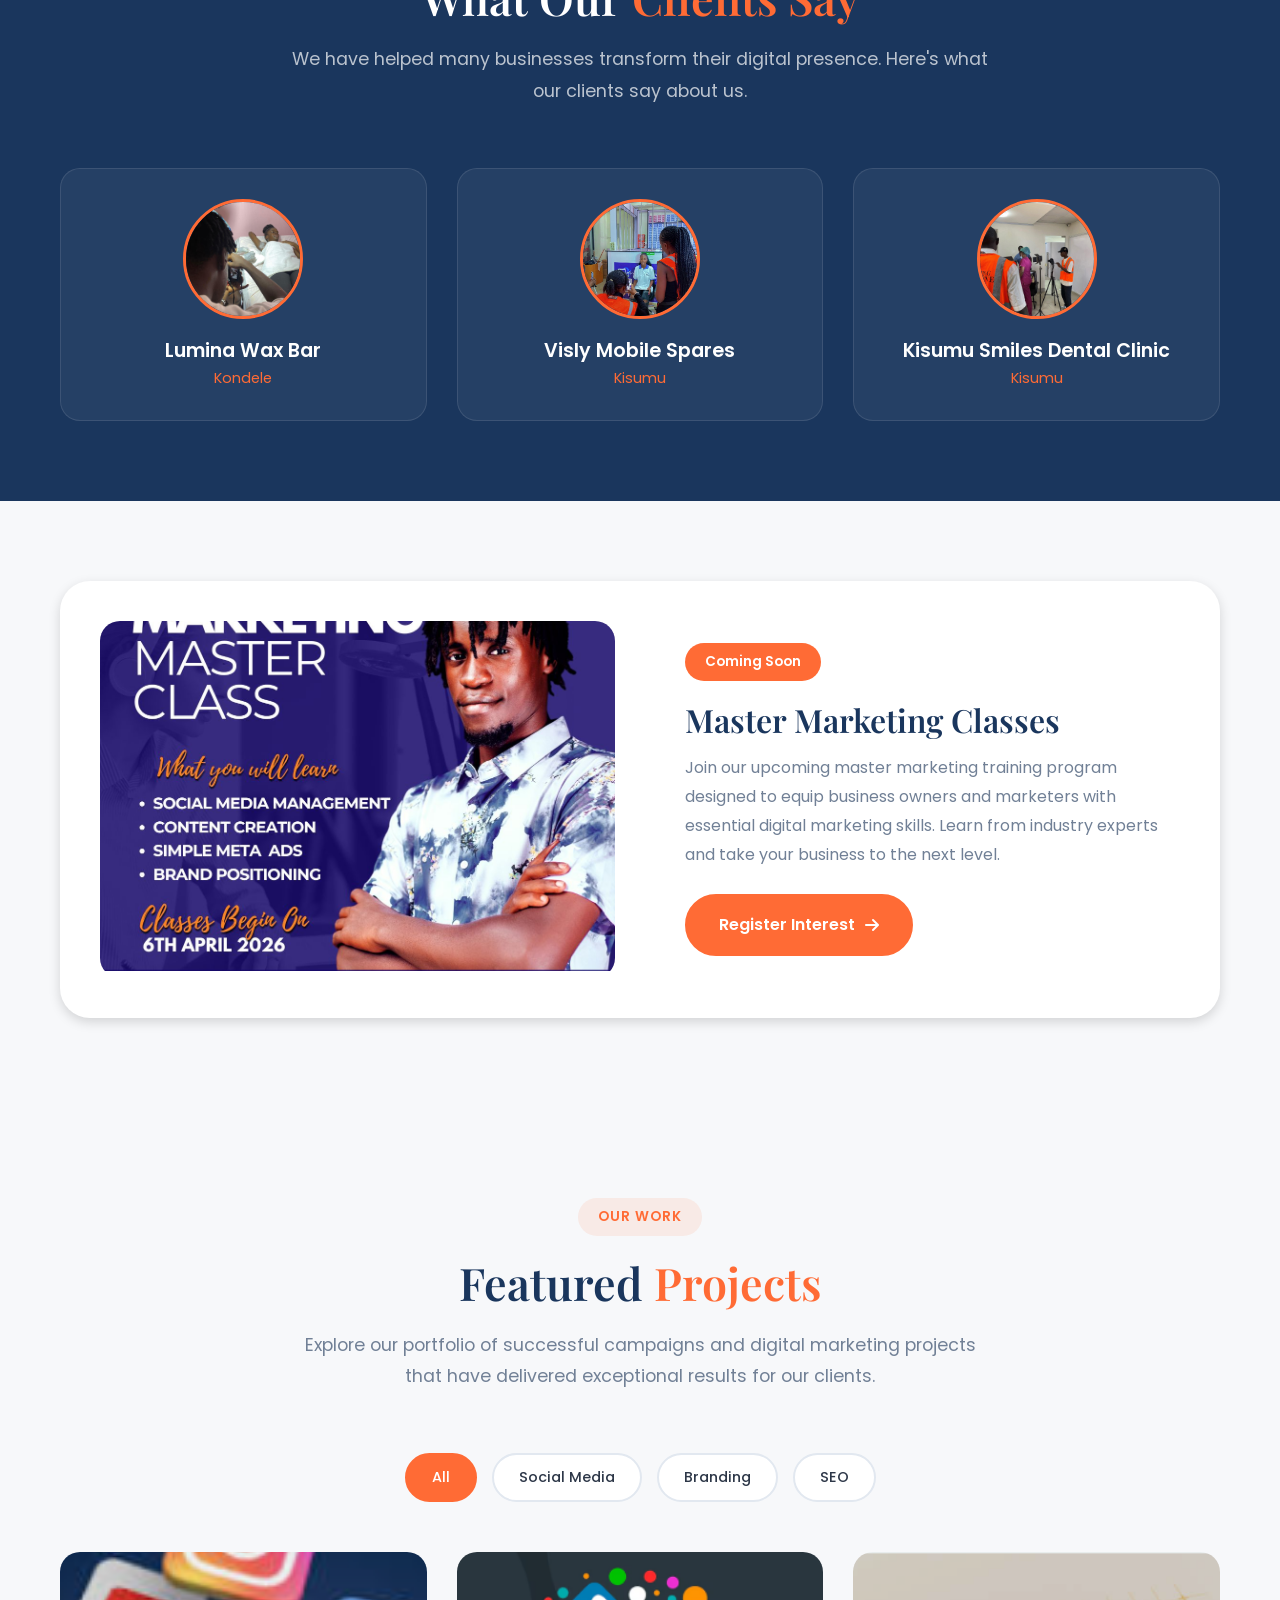
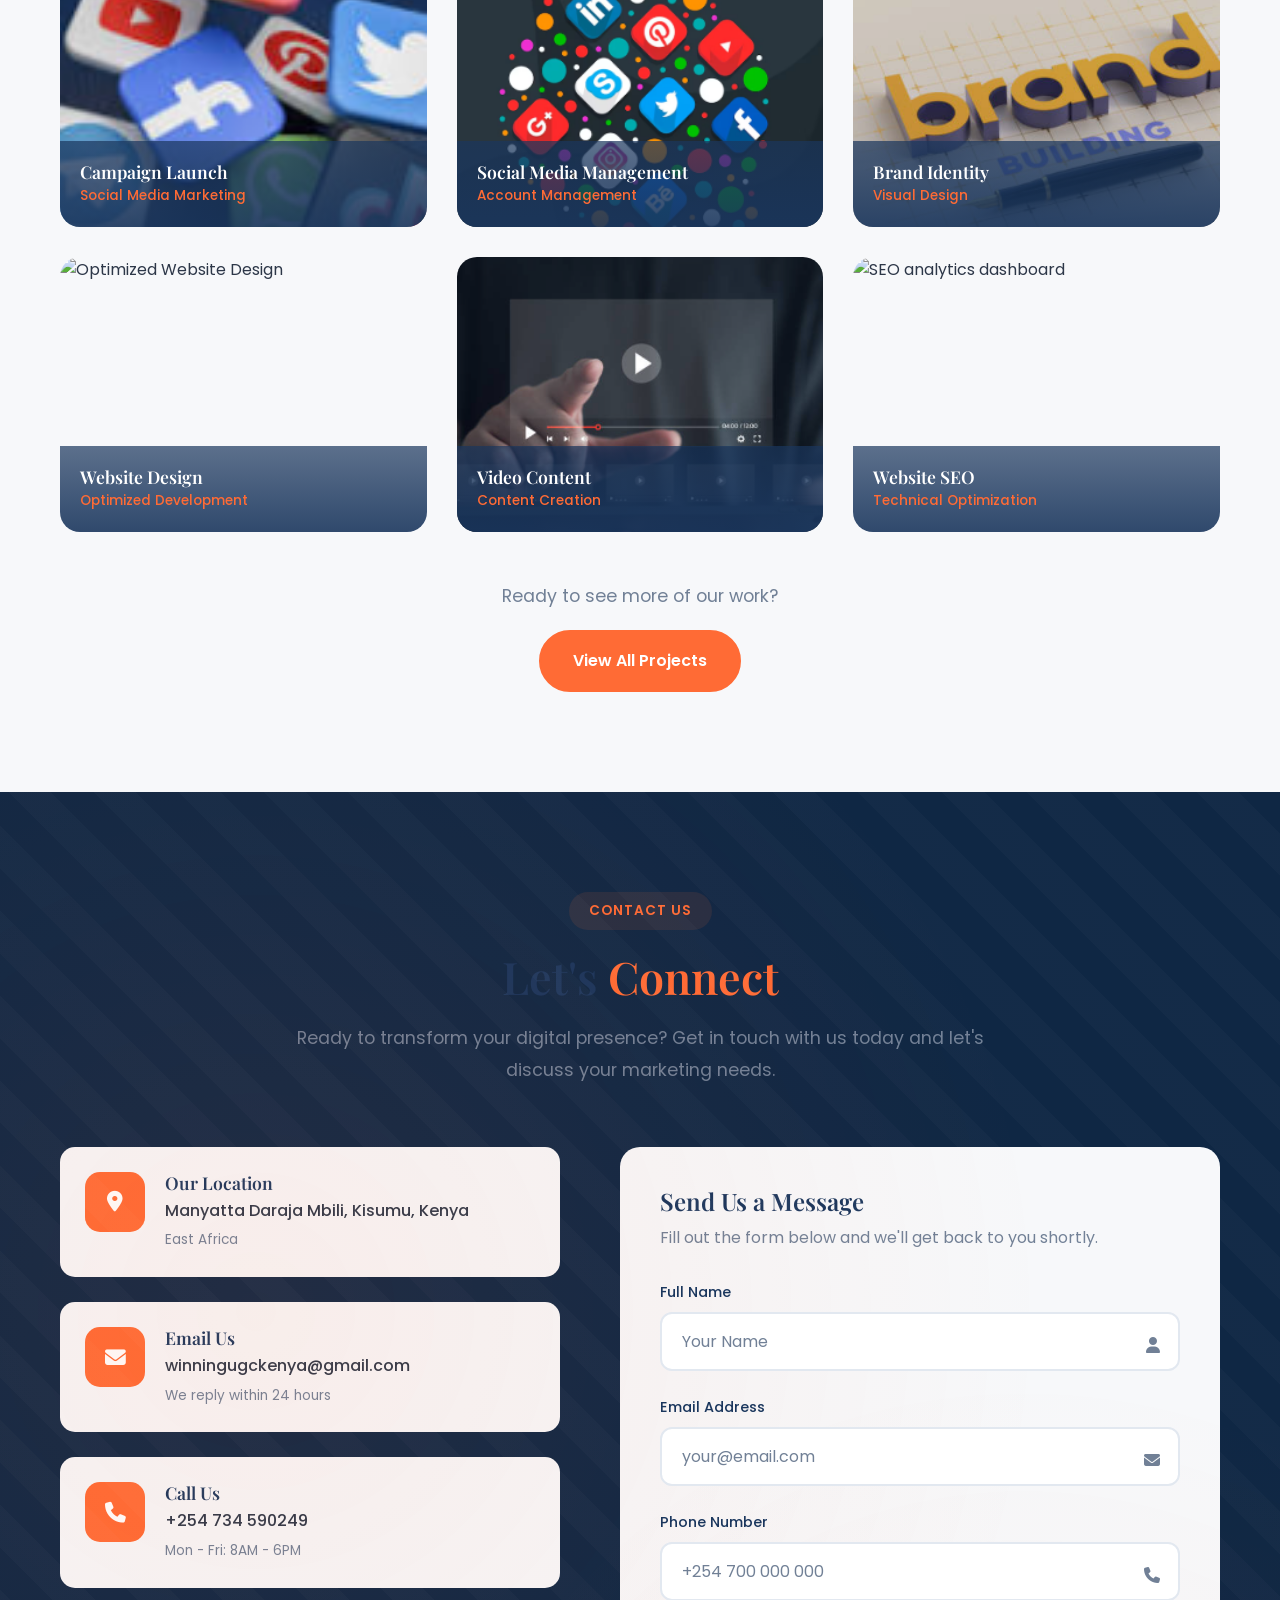
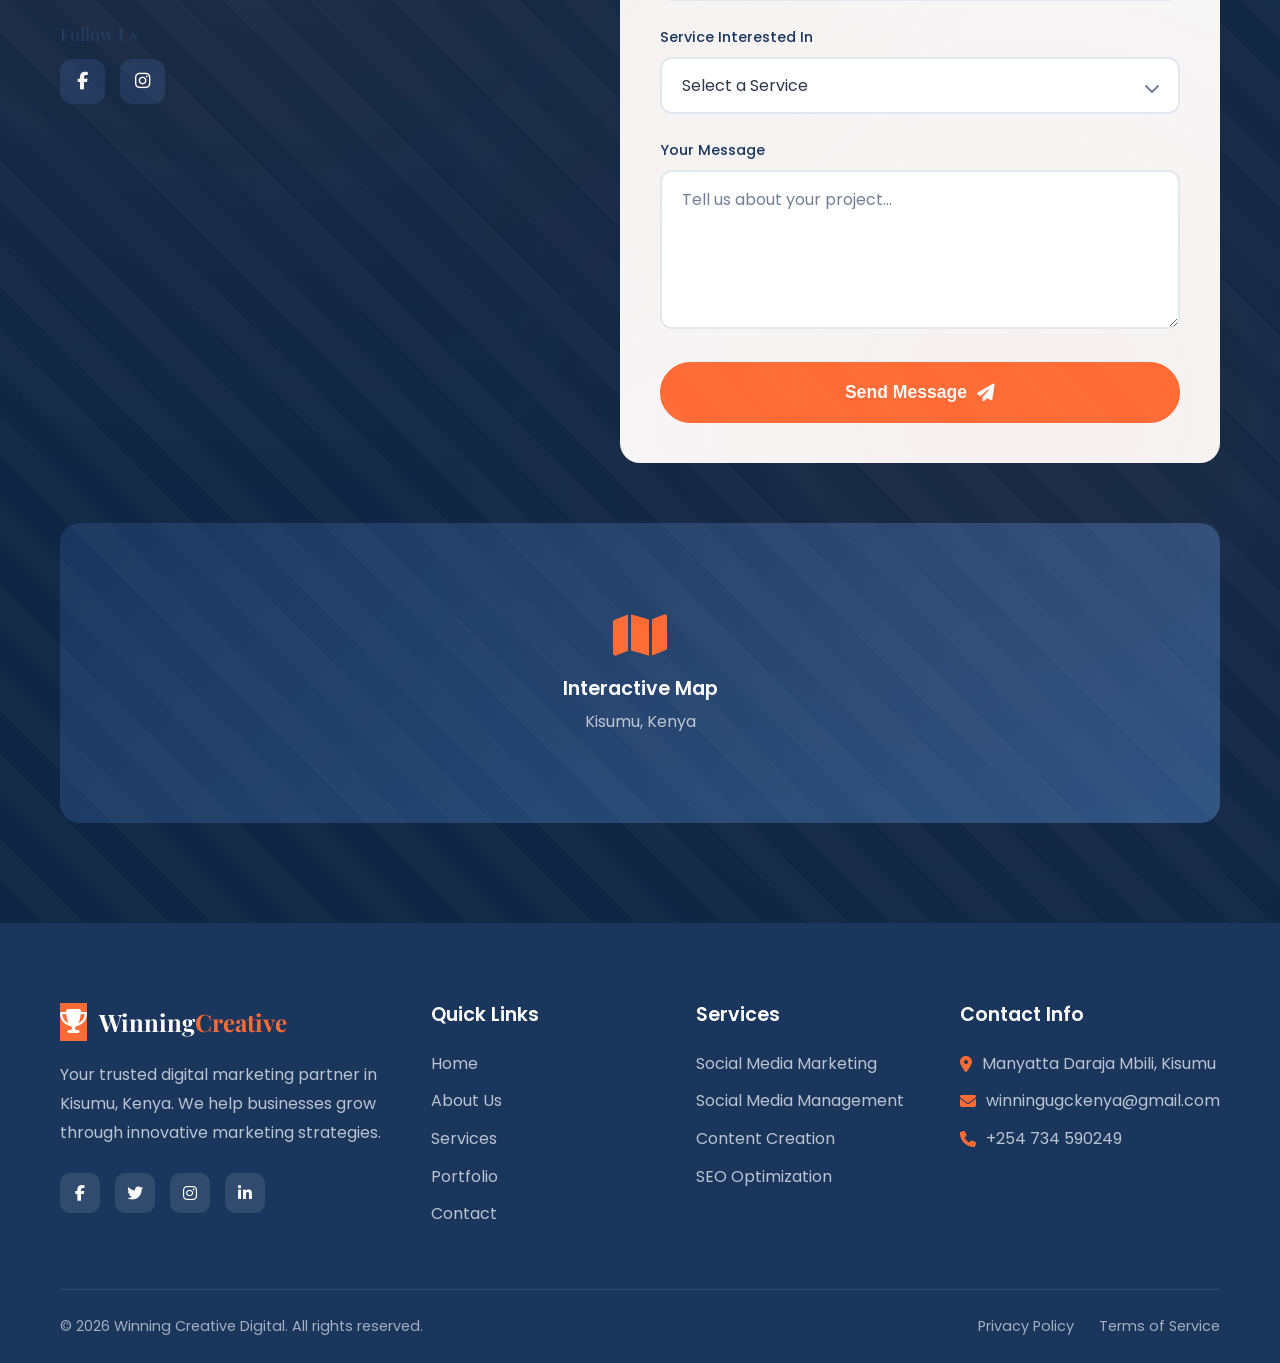
==== commit 7a853196: "Updated email and phone number" ====
--- a/index.html
+++ b/index.html
@@ -422,7 +422,7 @@
                         </div>
                         <div class="contact-details">
                             <h4>Email Us</h4>
-                            <p>info@winningcreative.co.ke</p>
+                            <p>winningugckenya@gmail.com</p>
                             <span class="contact-sub">We reply within 24 hours</span>
                         </div>
                     </div>
@@ -432,7 +432,7 @@
                         </div>
                         <div class="contact-details">
                             <h4>Call Us</h4>
-                            <p>+254 700 000 000</p>
+                            <p>+254 734 590249</p>
                             <span class="contact-sub">Mon - Fri: 8AM - 6PM</span>
                         </div>
                     </div>
@@ -538,8 +538,8 @@
                     <h4>Contact Info</h4>
                     <ul>
                         <li><i class="fas fa-map-marker-alt"></i> Manyatta Daraja Mbili, Kisumu</li>
-                        <li><i class="fas fa-envelope"></i> info@winningcreative.co.ke</li>
-                        <li><i class="fas fa-phone"></i> +254 700 000 000</li>
+                        <li><i class="fas fa-envelope"></i> winningugckenya@gmail.com</li>
+                        <li><i class="fas fa-phone"></i> +254 734 590249</li>
                     </ul>
                 </div>
             </div>
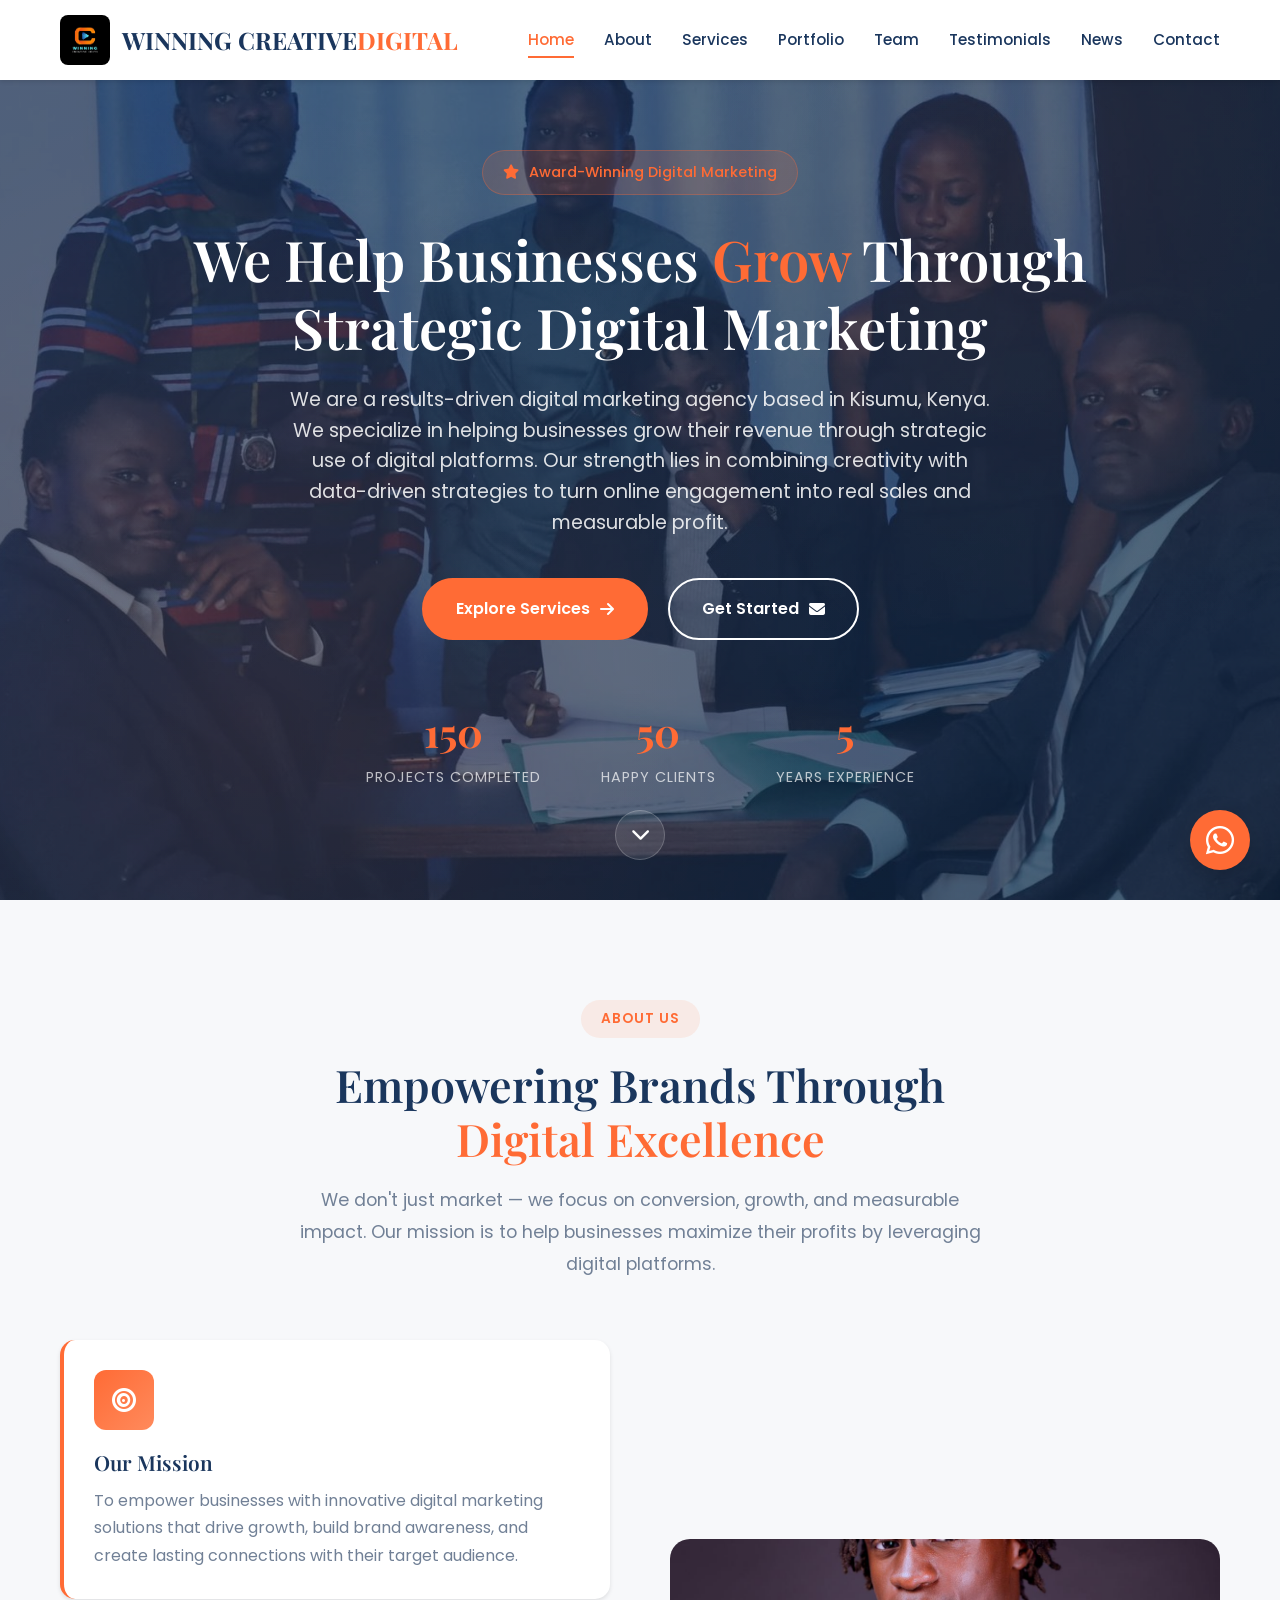
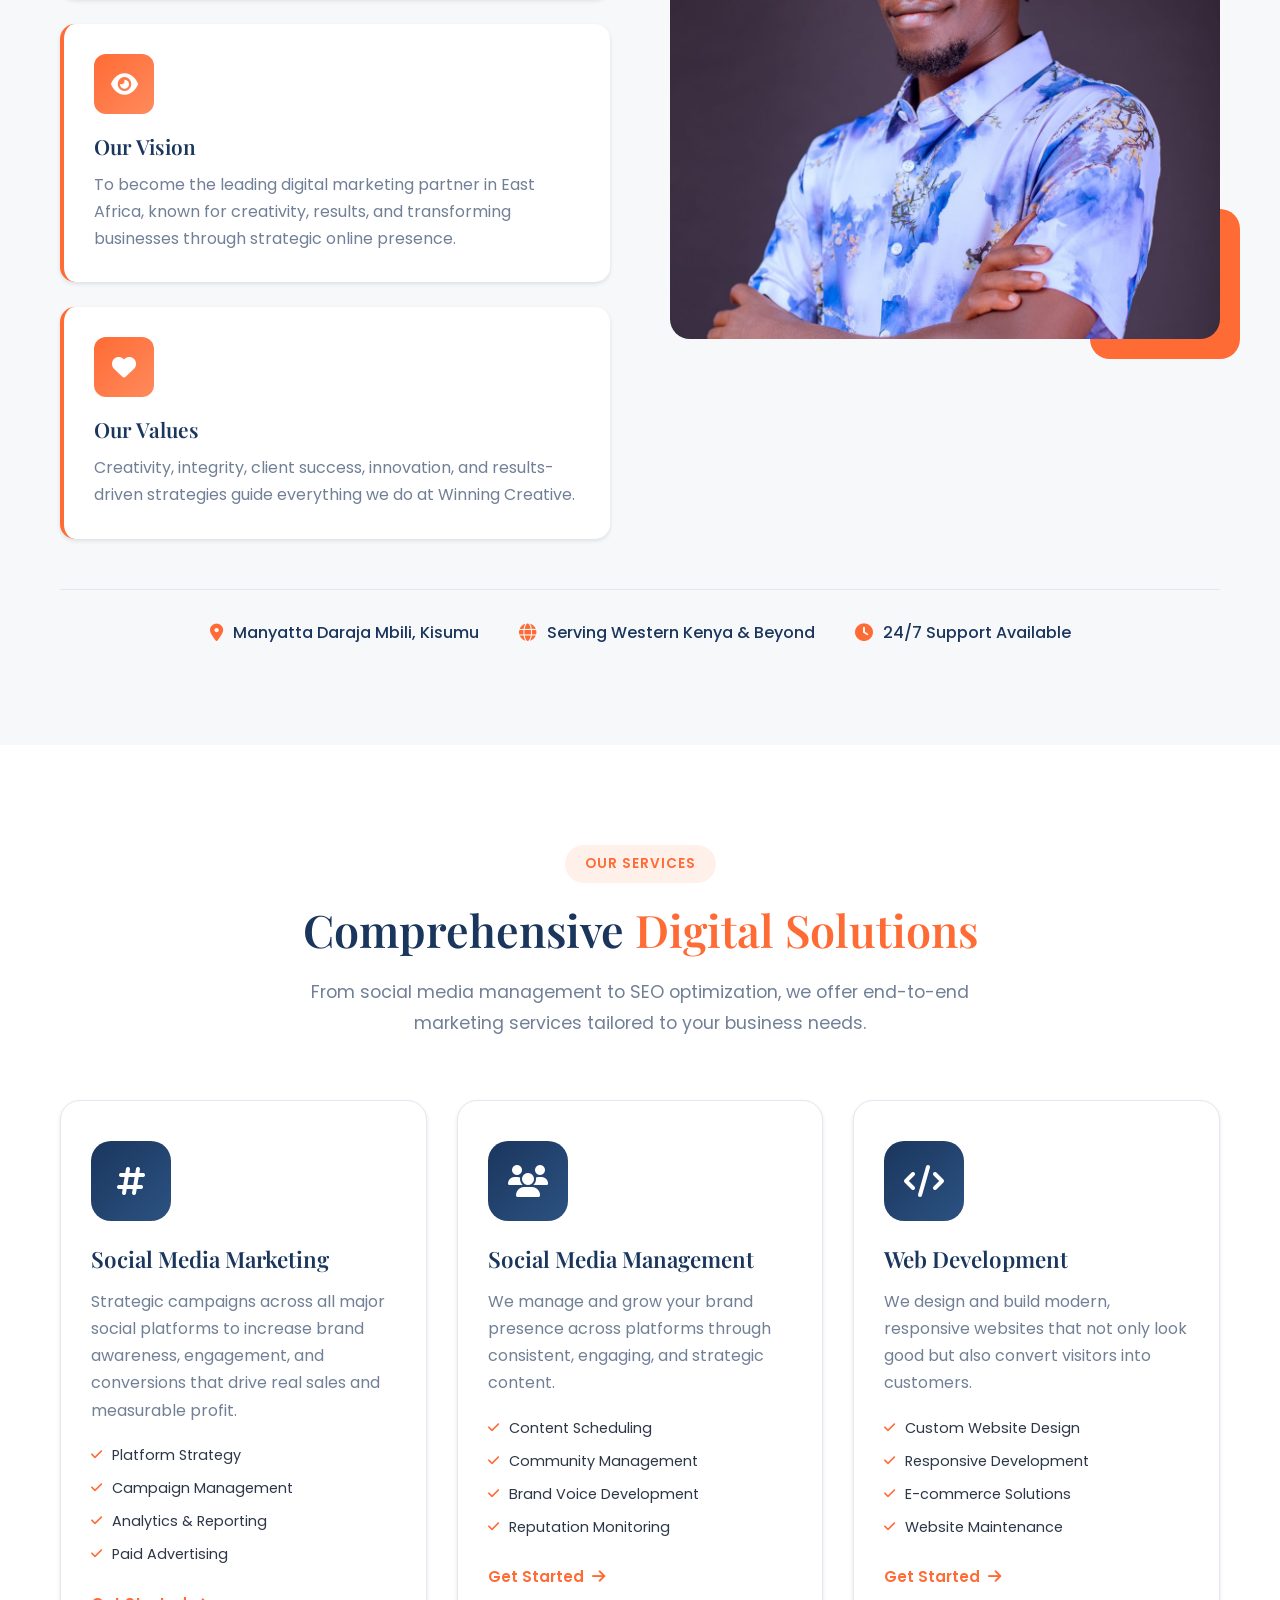
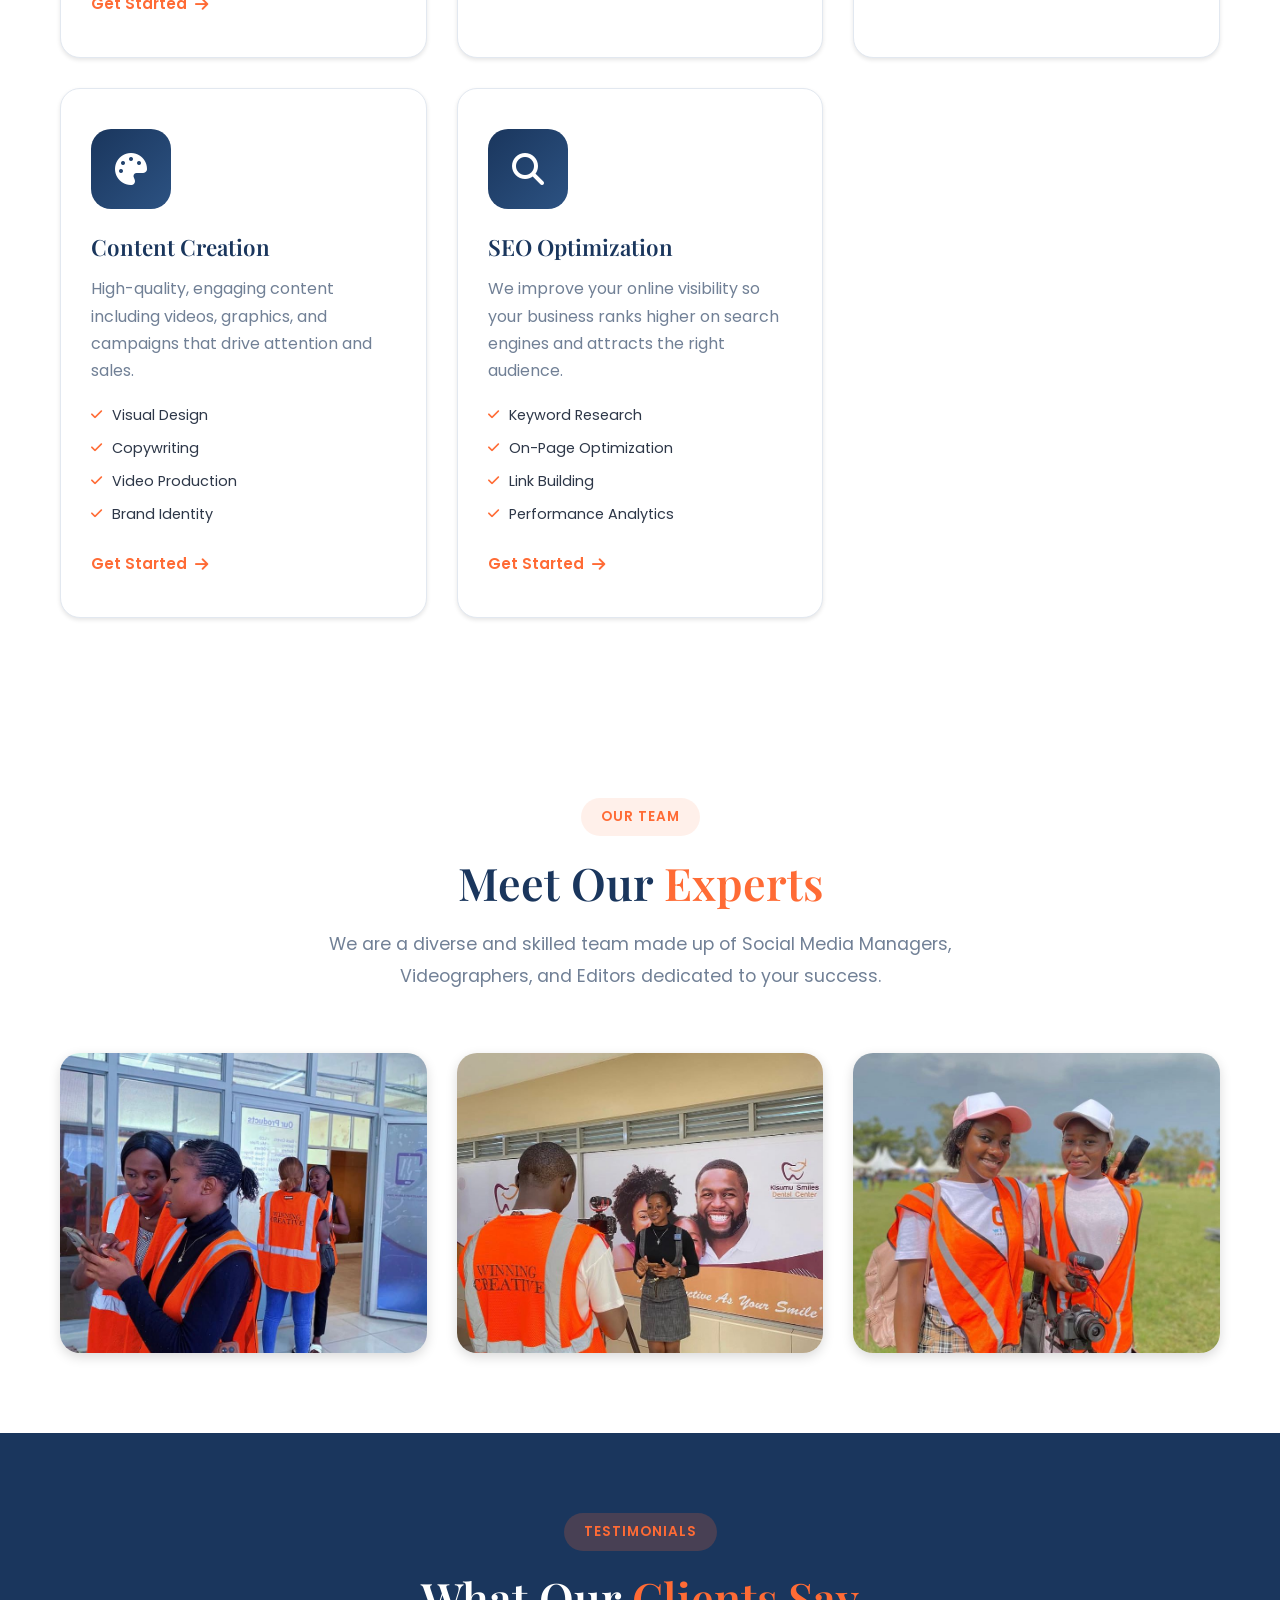
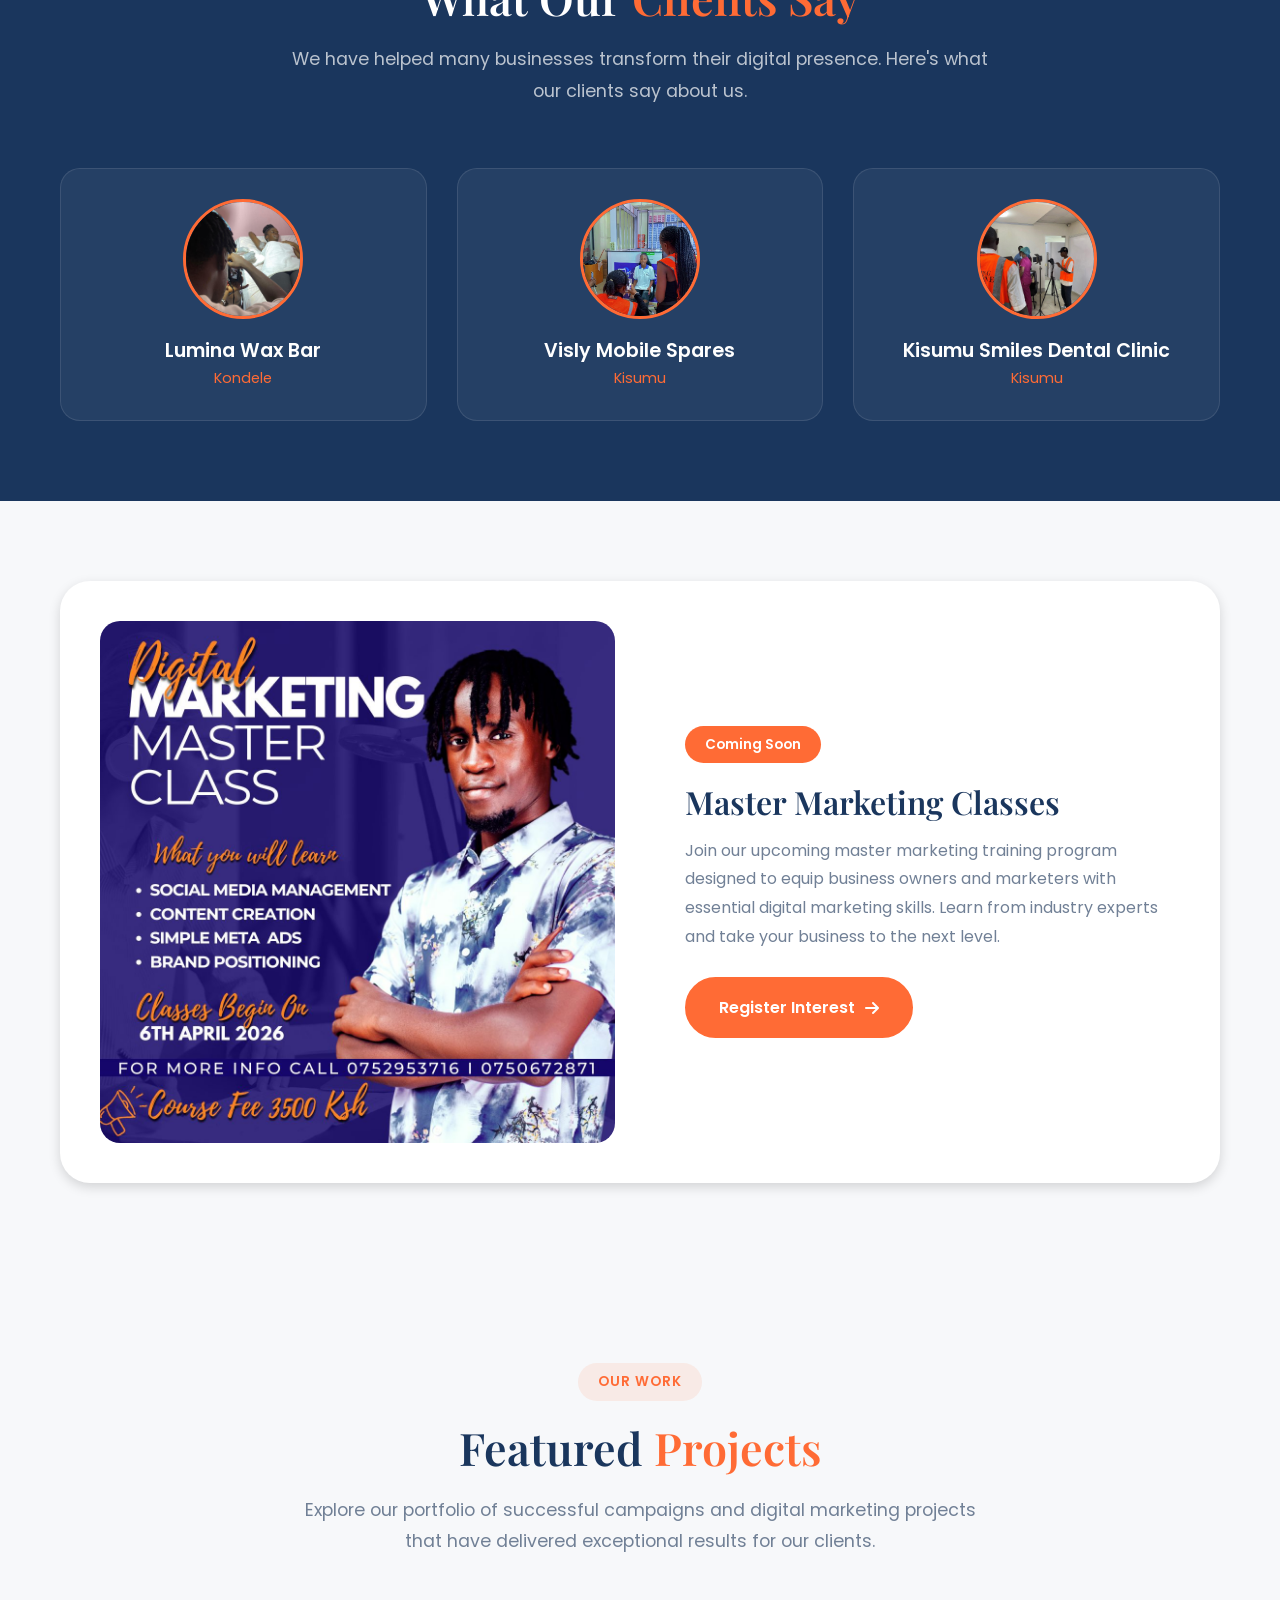
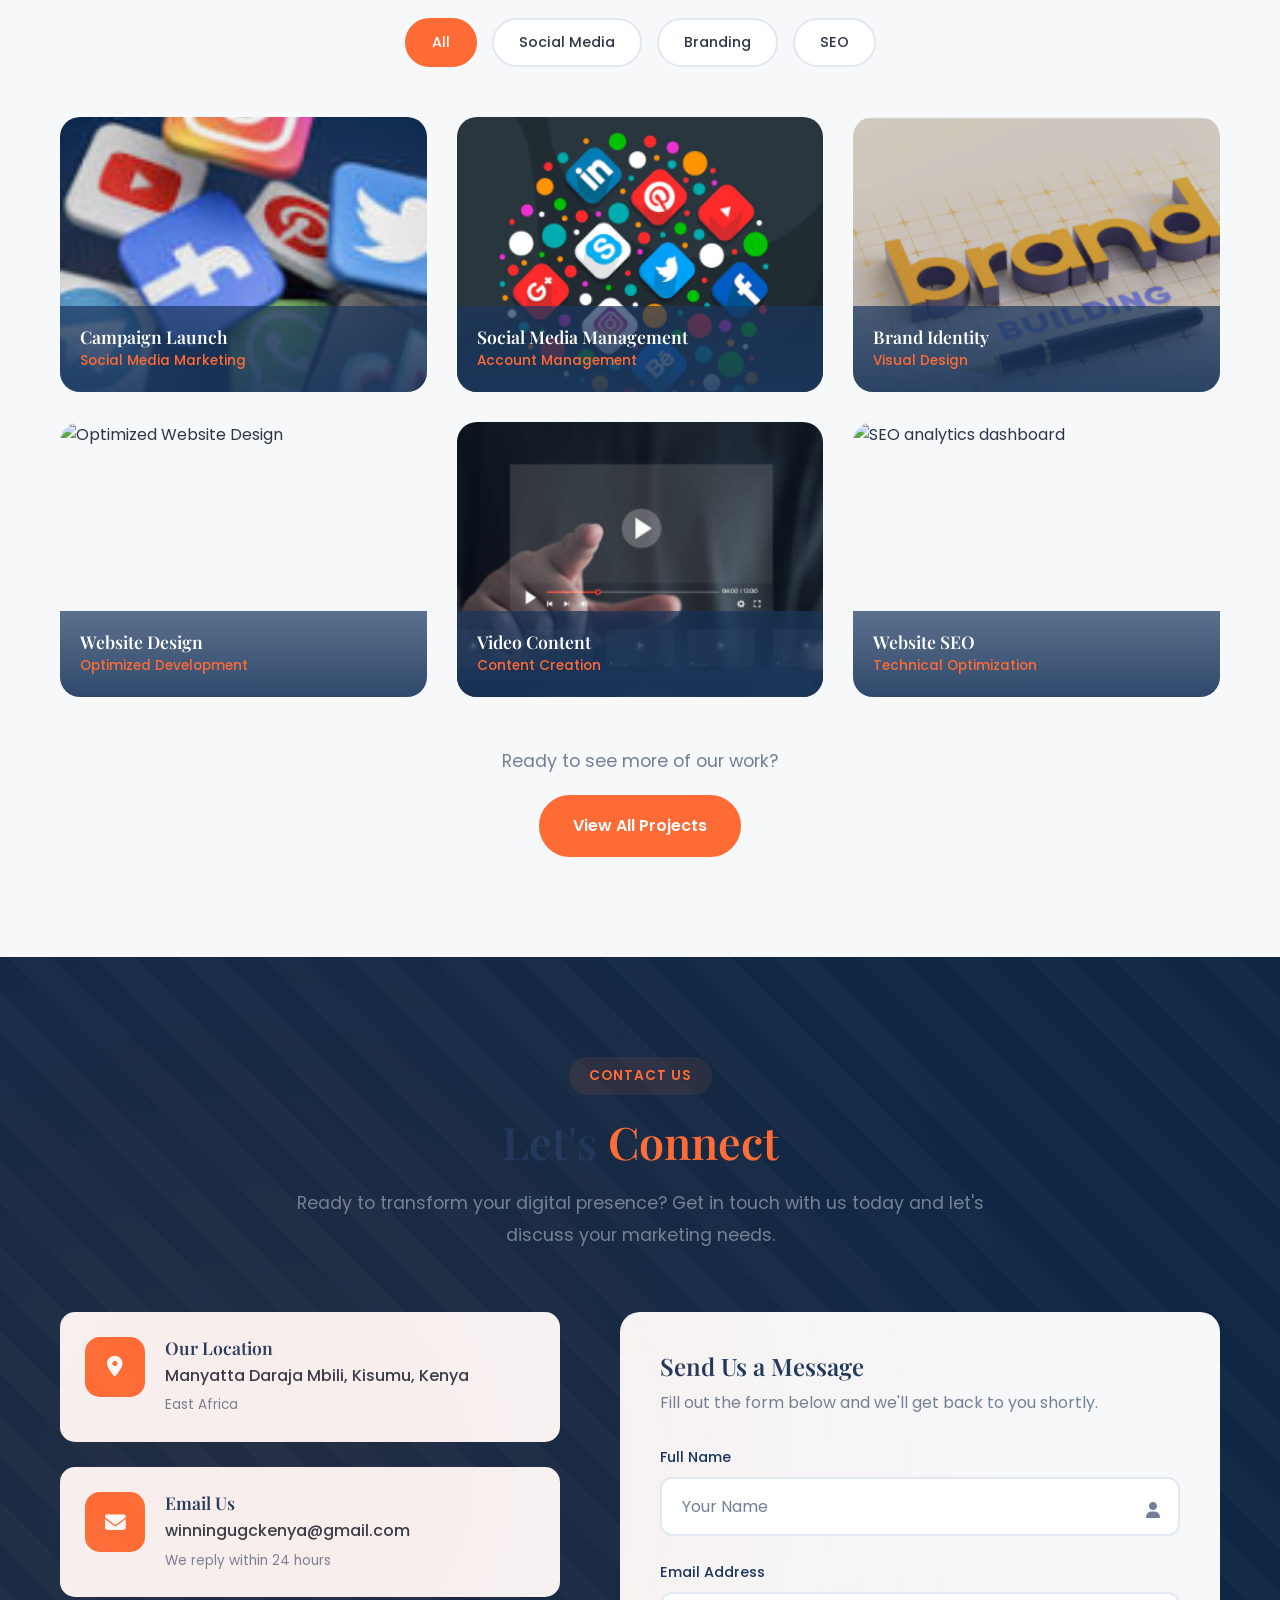
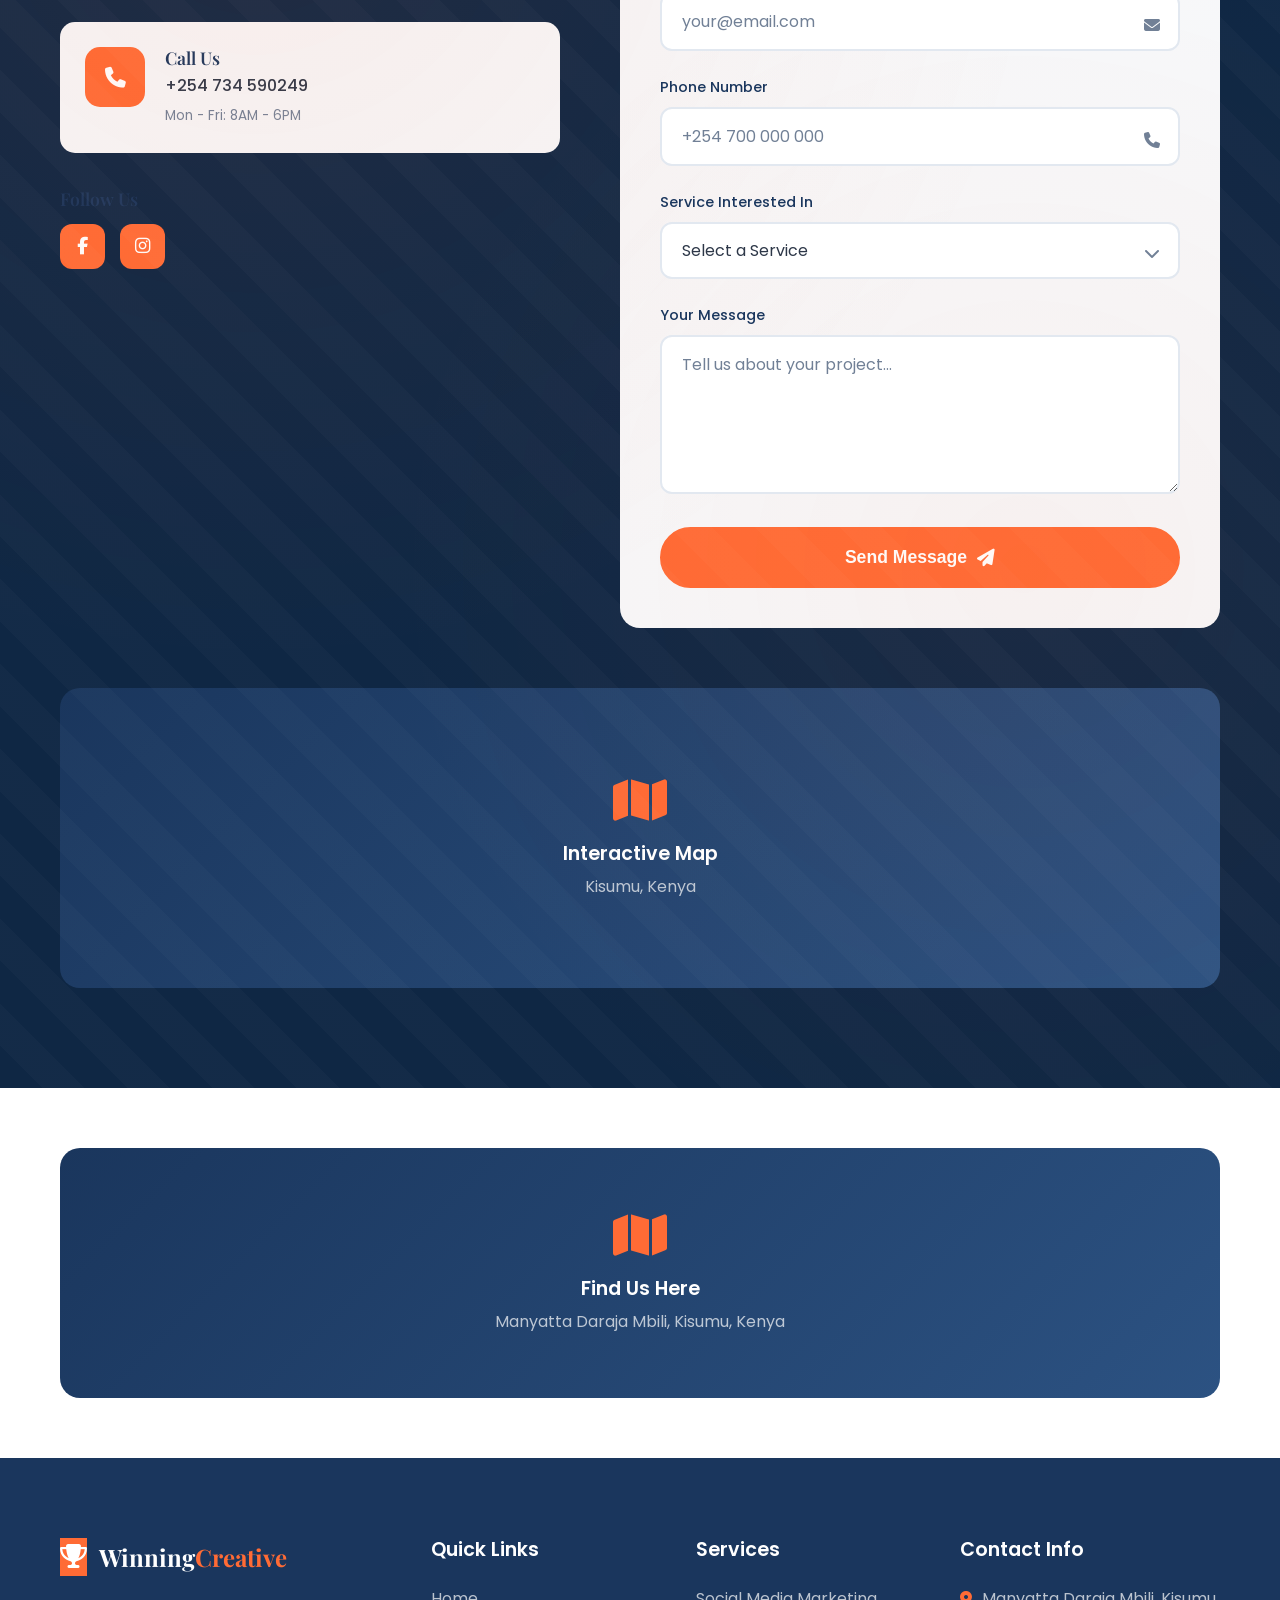
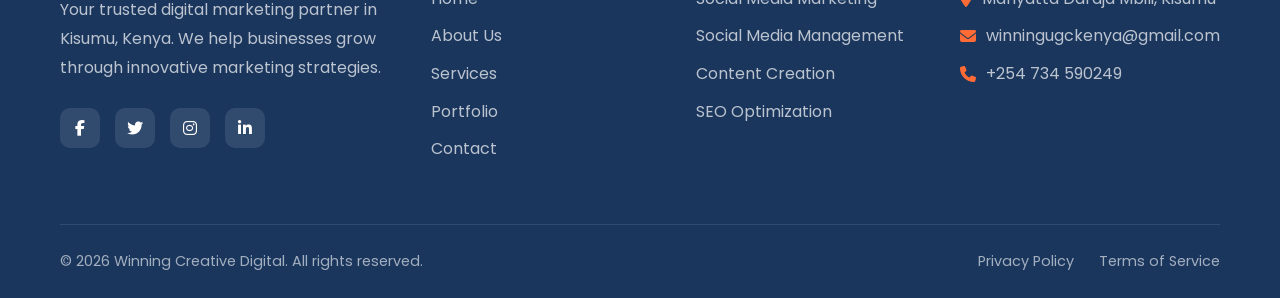
==== commit 2ea781c5: "Added floating WhatsApp, map section, fixed images, orange social links" ====
--- a/index.html
+++ b/index.html
@@ -498,6 +498,19 @@
         </div>
     </section>
 
+    <!-- Map Section -->
+    <section id="map" class="map-section">
+        <div class="container">
+            <div class="map-wrapper">
+                <div class="map-placeholder">
+                    <i class="fas fa-map"></i>
+                    <span>Find Us Here</span>
+                    <p>Manyatta Daraja Mbili, Kisumu, Kenya</p>
+                </div>
+            </div>
+        </div>
+    </section>
+
     <!-- Footer -->
     <footer class="footer">
         <div class="container">
@@ -554,5 +567,10 @@
     </footer>
 
     <script src="script.js"></script>
+
+    <!-- Floating WhatsApp Button -->
+    <a href="https://wa.me/254734590249" class="whatsapp-float" target="_blank" aria-label="Chat on WhatsApp">
+        <i class="fab fa-whatsapp"></i>
+    </a>
 </body>
 </html>
--- a/styles.css
+++ b/styles.css
@@ -421,6 +421,32 @@
 }
 
 /* ========================================
+   Floating WhatsApp Button
+   ======================================== */
+.whatsapp-float {
+    position: fixed;
+    bottom: 30px;
+    right: 30px;
+    width: 60px;
+    height: 60px;
+    background: var(--primary-orange);
+    border-radius: 50%;
+    display: flex;
+    align-items: center;
+    justify-content: center;
+    color: var(--white);
+    font-size: 2rem;
+    box-shadow: var(--shadow-lg);
+    z-index: 1000;
+    transition: var(--transition-normal);
+}
+
+.whatsapp-float:hover {
+    transform: scale(1.1);
+    background: var(--primary-orange-dark);
+}
+
+/* ========================================
    Section Styles
    ======================================== */
 section {
@@ -545,6 +571,7 @@
     width: 100%;
     height: 100%;
     object-fit: cover;
+    object-position: center;
     transition: var(--transition-normal);
 }
 
@@ -826,12 +853,16 @@
 .news-image {
     border-radius: 20px;
     overflow: hidden;
+    height: 100%;
+    min-height: 300px;
 }
 
 .news-image img {
     width: 100%;
-    height: 350px;
+    height: 100%;
+    min-height: 300px;
     object-fit: cover;
+    object-position: center;
 }
 
 .news-details {
@@ -1060,7 +1091,7 @@
     justify-content: center;
     width: 45px;
     height: 45px;
-    background: var(--dark-blue);
+    background: var(--primary-orange);
     border-radius: 12px;
     color: var(--white);
     font-size: 1.1rem;
@@ -1190,6 +1221,20 @@
 .map-placeholder p {
     color: rgba(255, 255, 255, 0.7);
     margin-top: 5px;
+}
+
+/* ========================================
+   Map Section
+   ======================================== */
+.map-section {
+    background: var(--white);
+    padding: 60px 0;
+}
+
+.map-section .map-wrapper {
+    border-radius: 20px;
+    overflow: hidden;
+    height: 250px;
 }
 
 /* ========================================
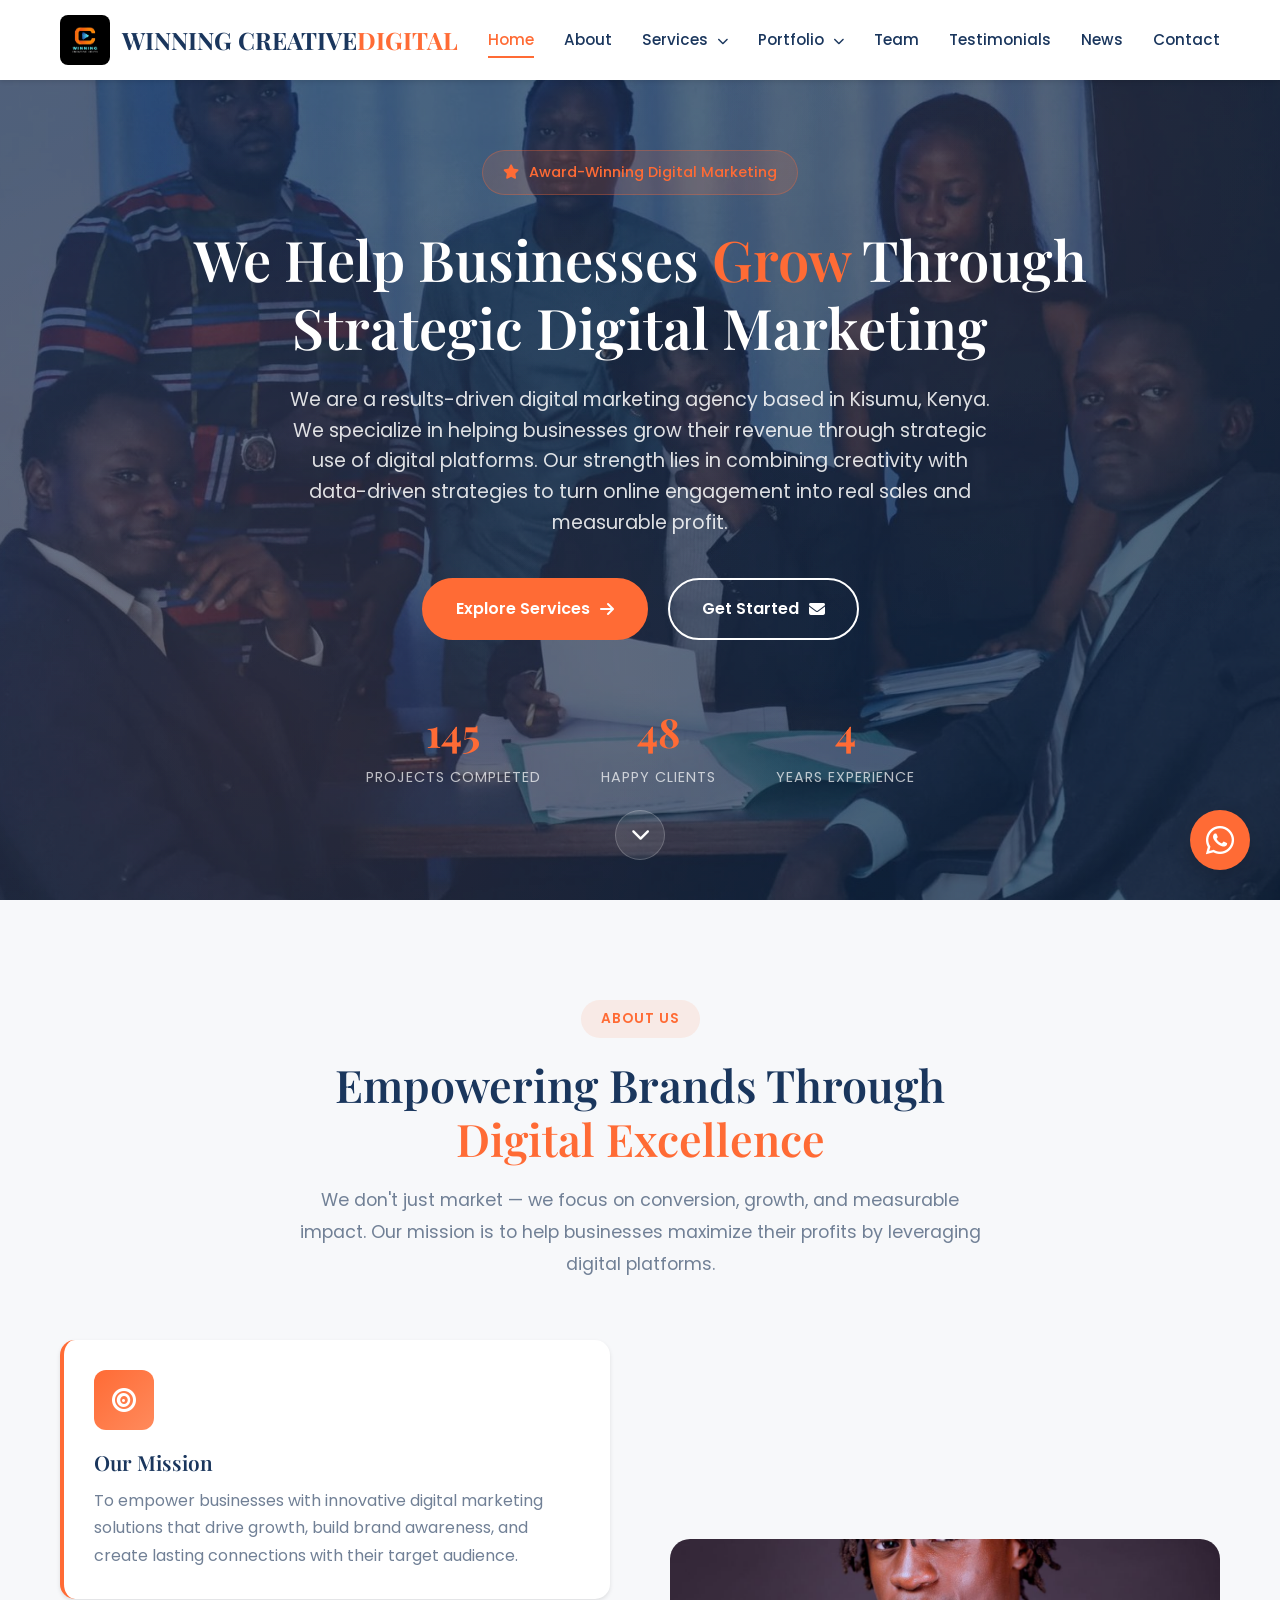
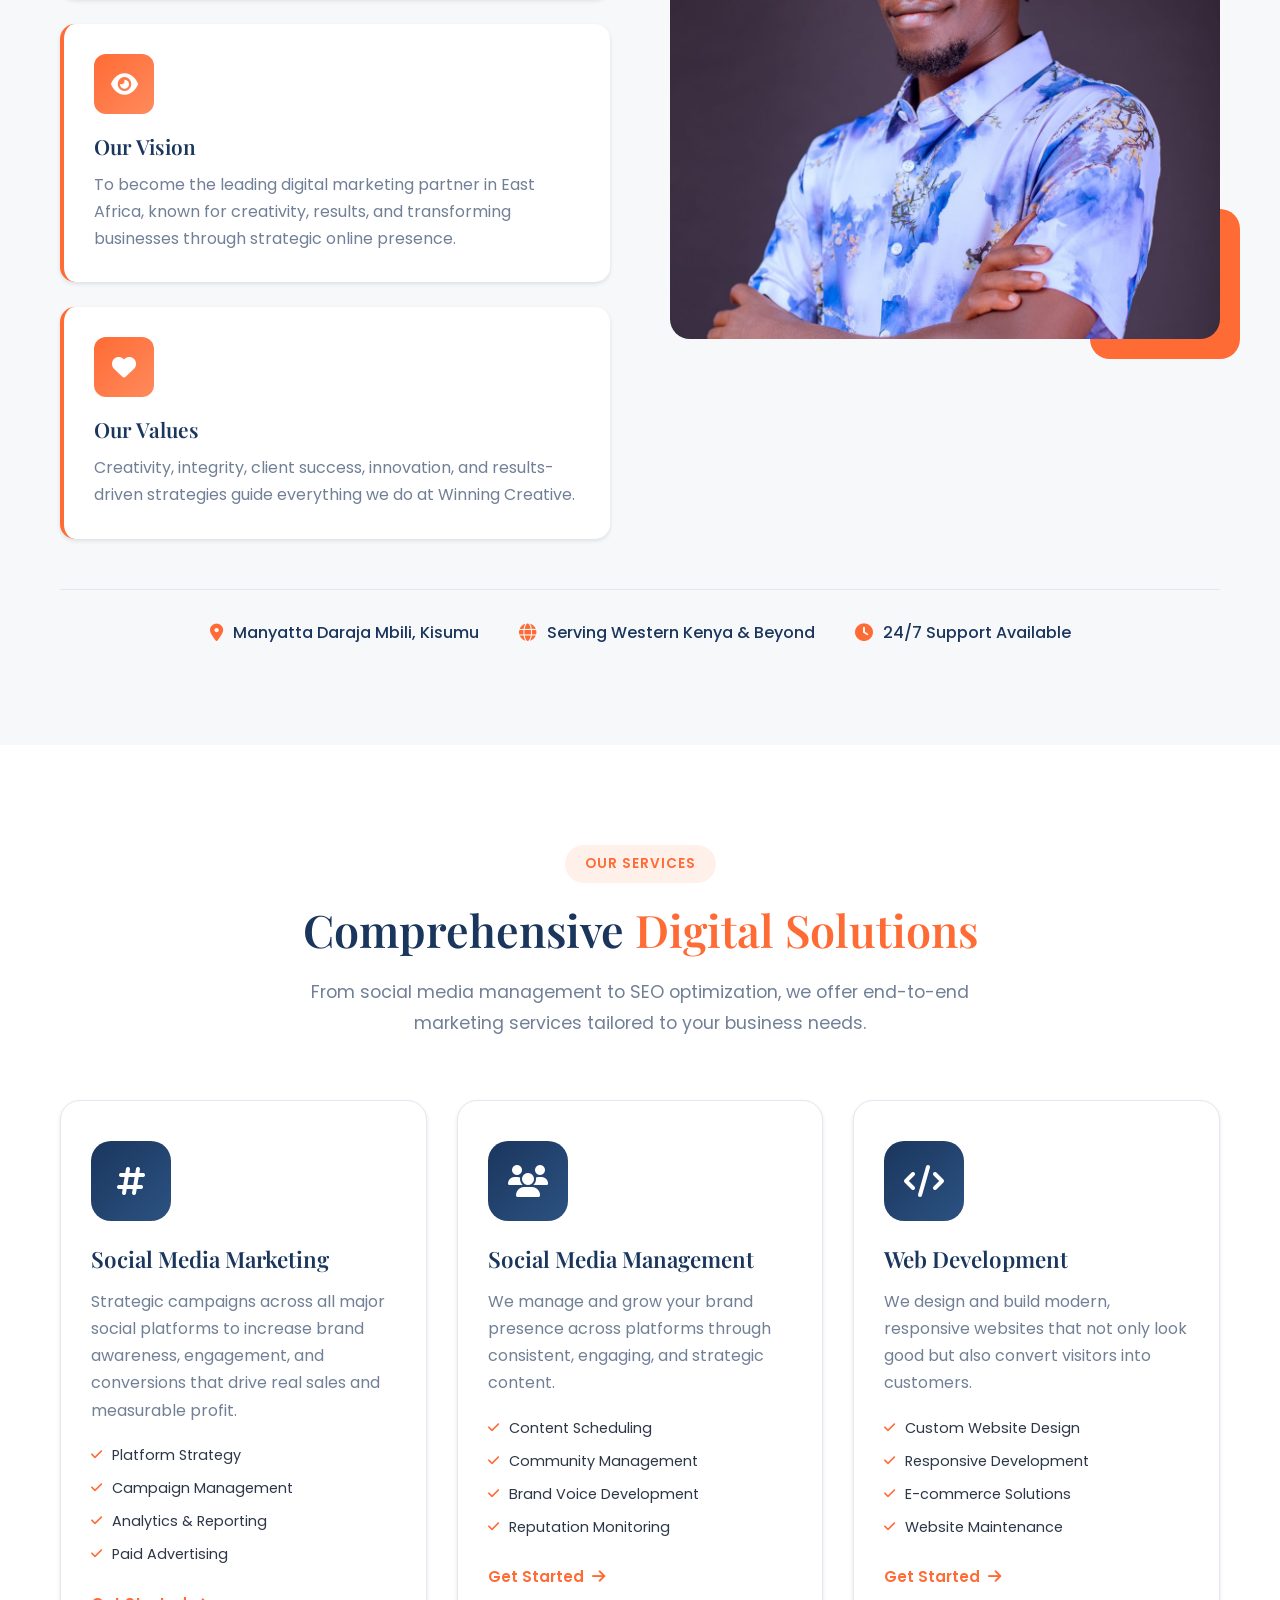
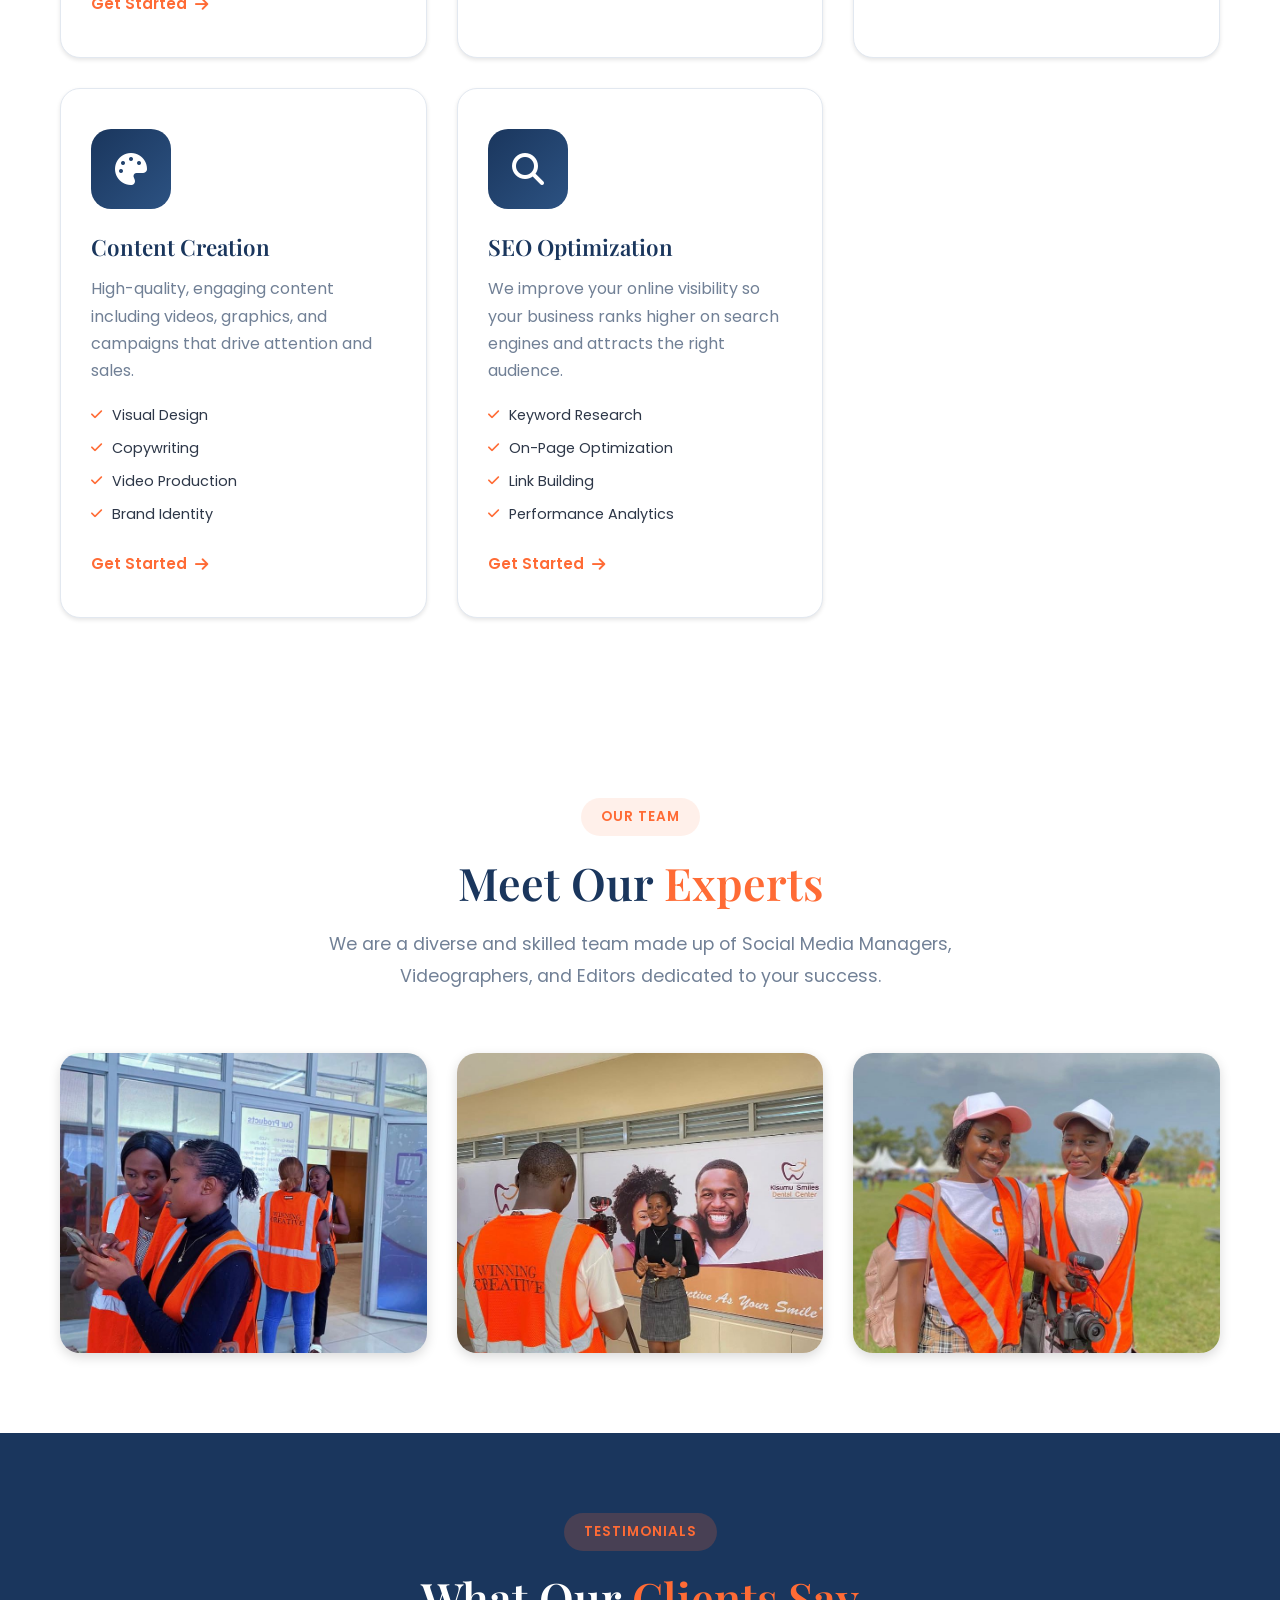
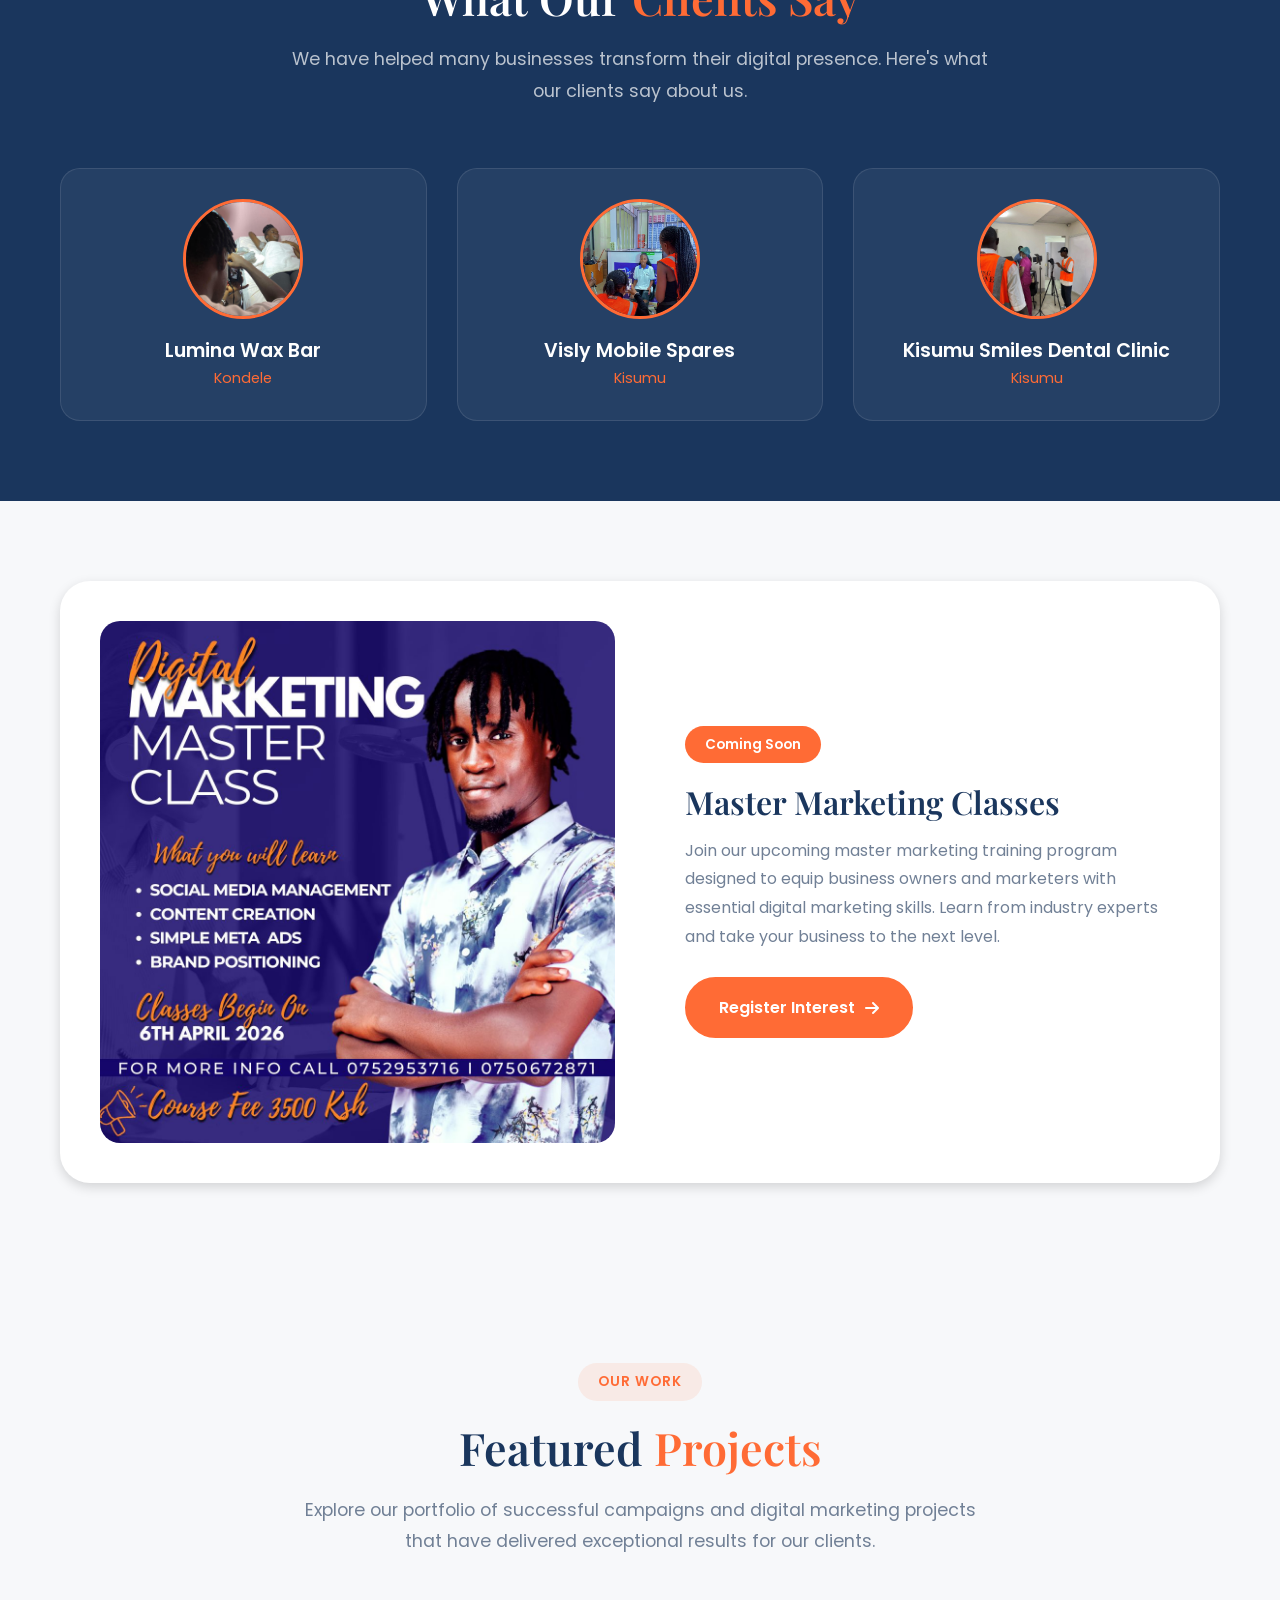
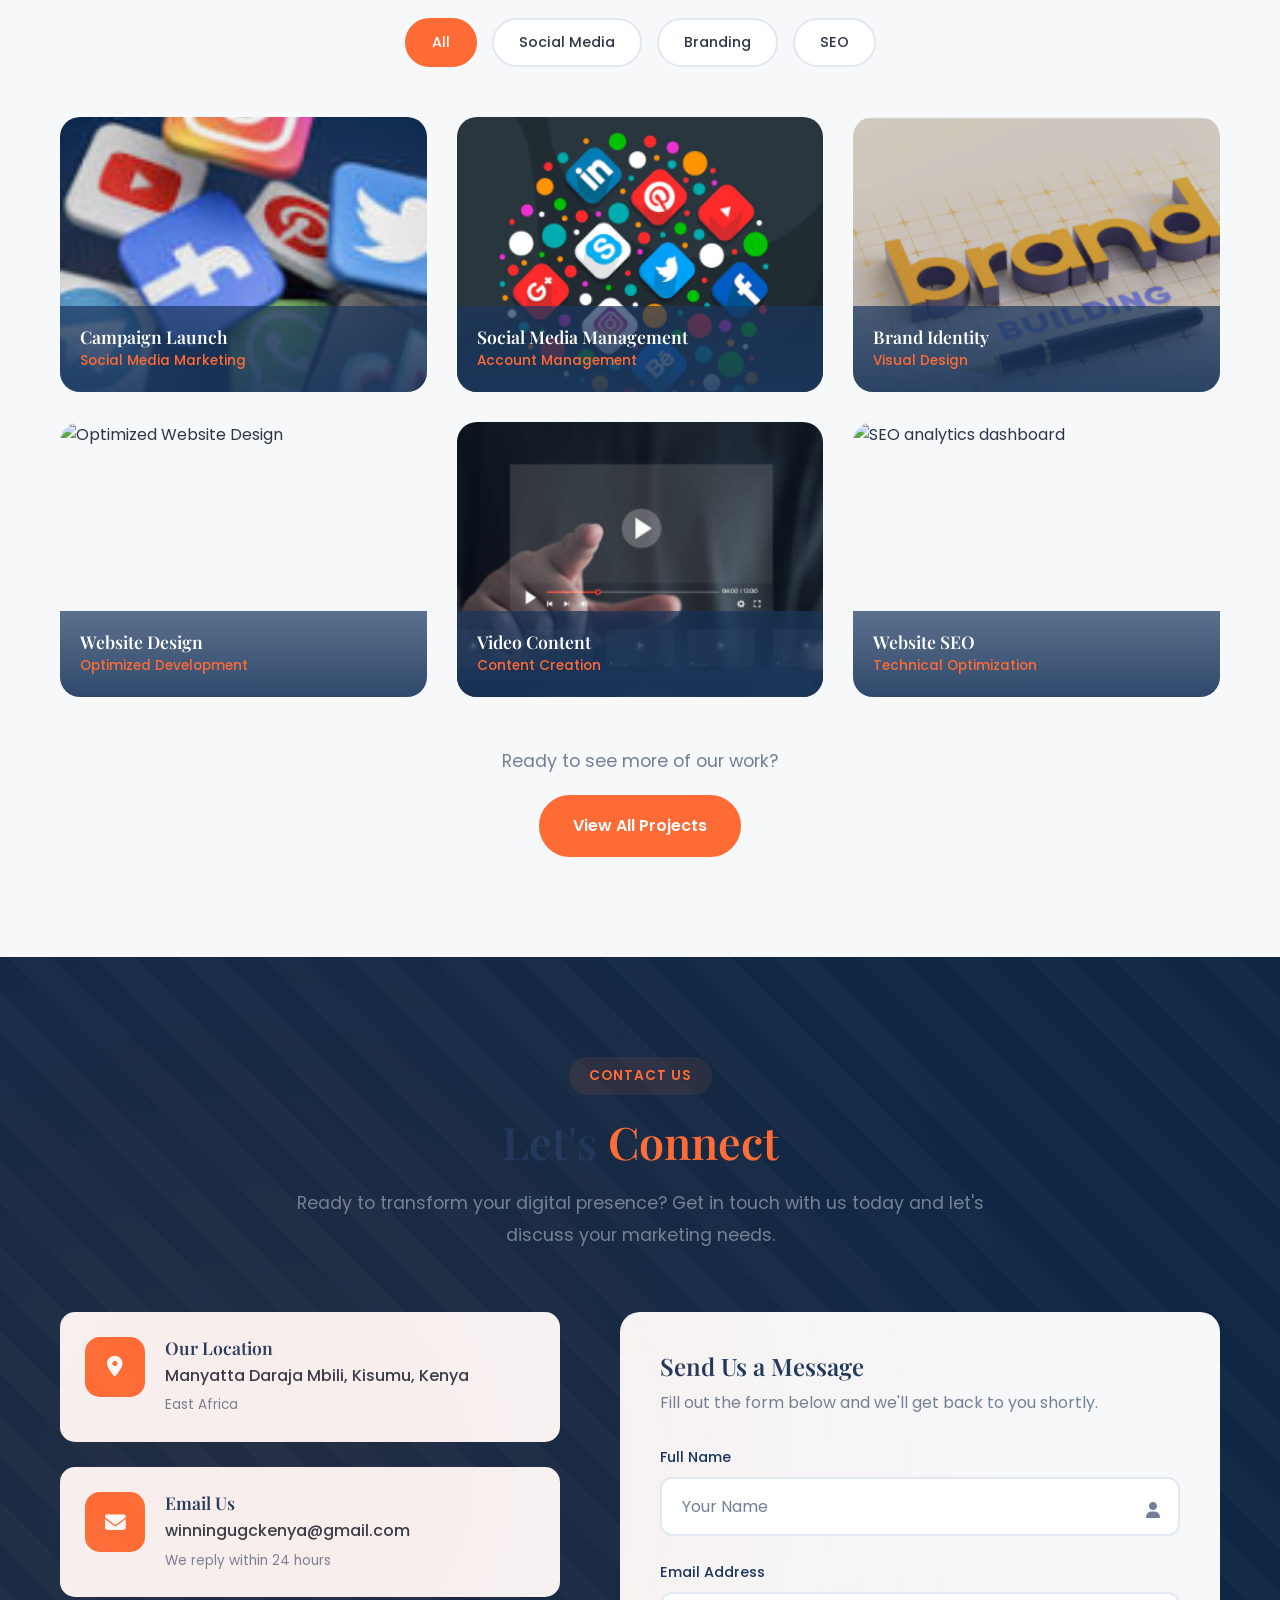
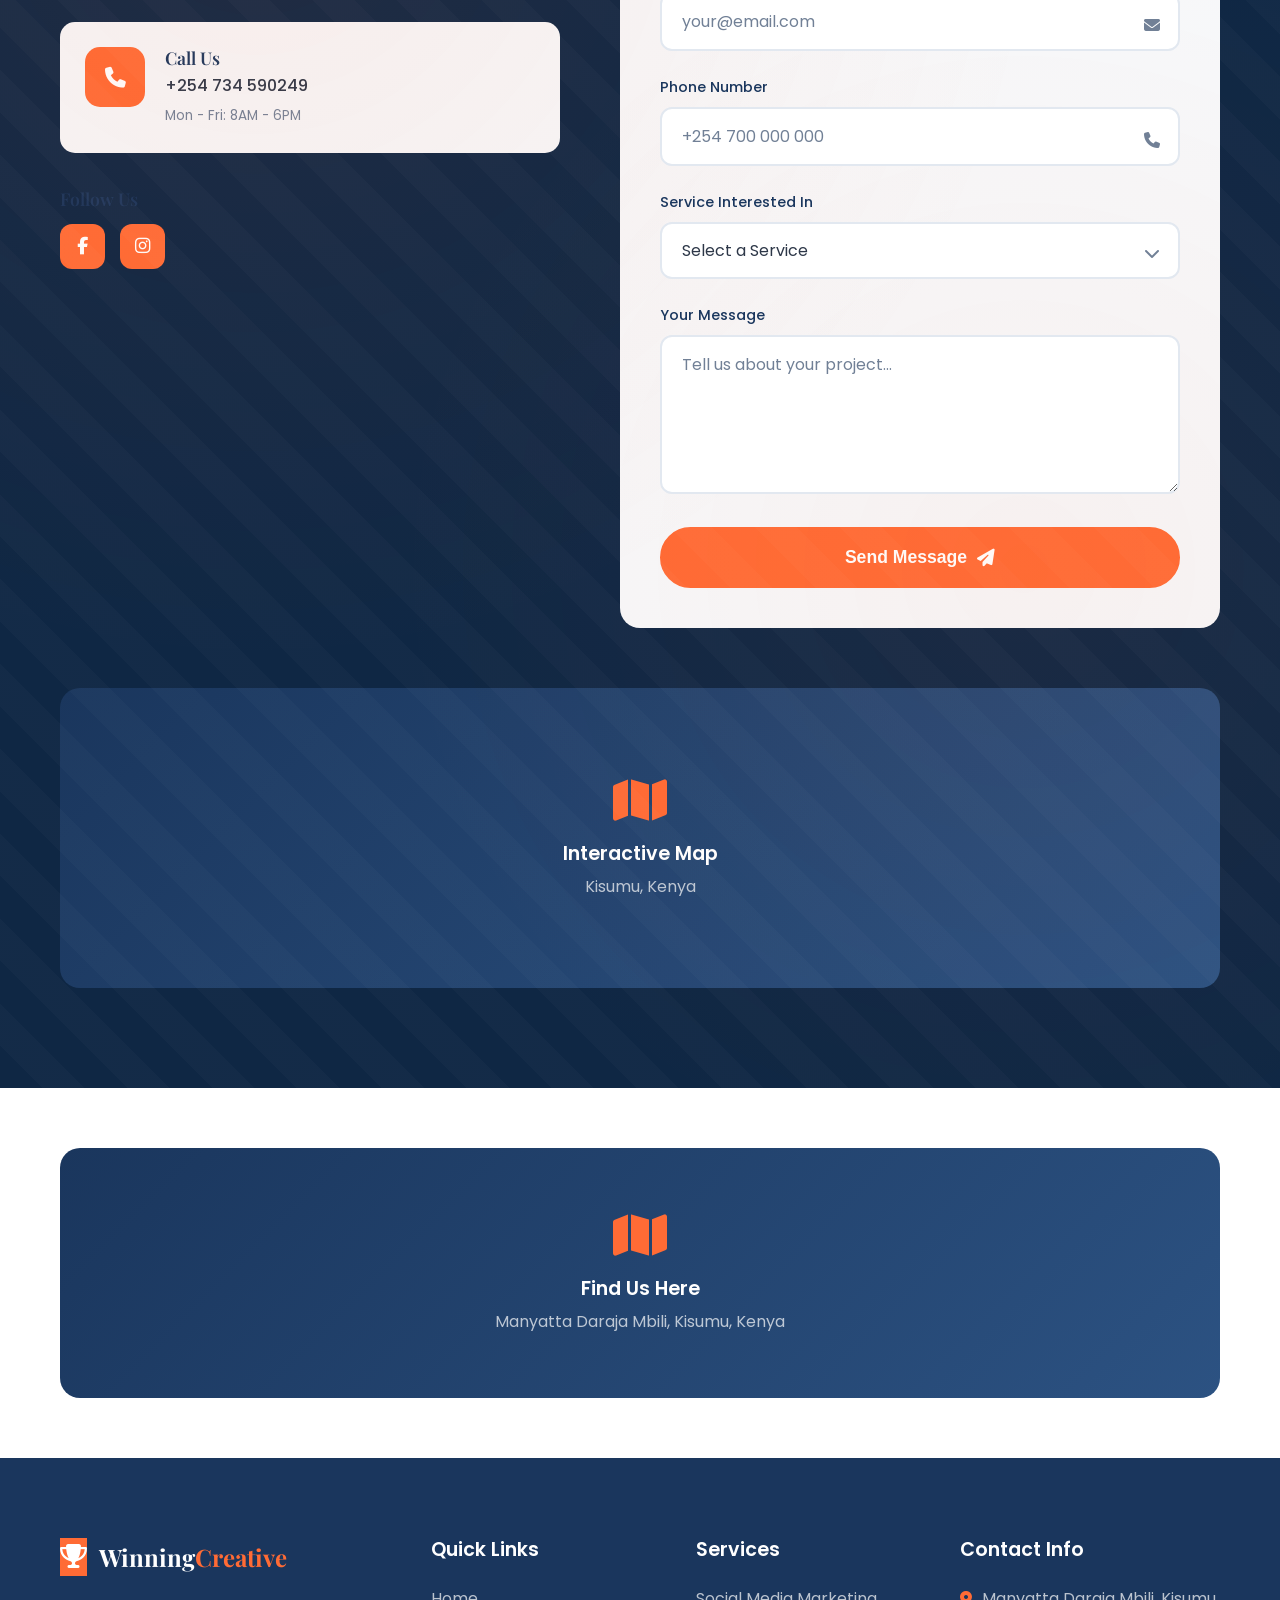
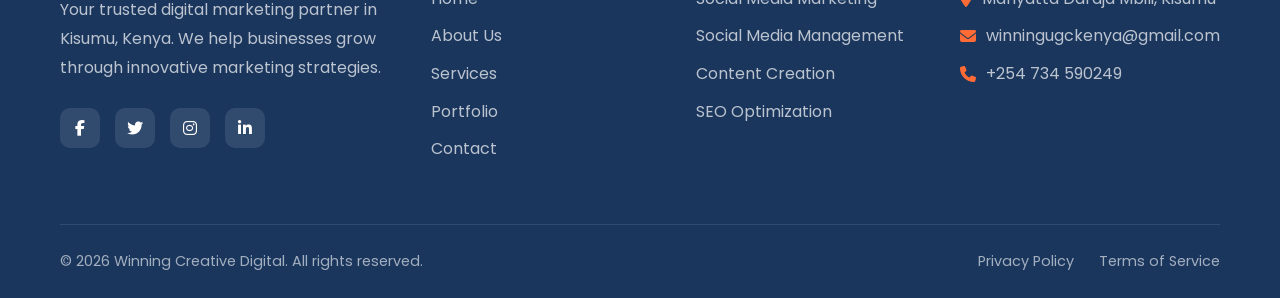
==== commit d4bd48f0: "Added dropdown menus to nav, fixed images" ====
--- a/index.html
+++ b/index.html
@@ -34,8 +34,26 @@
             <ul class="nav-menu" id="nav-menu">
                 <li><a href="#home" class="nav-link active">Home</a></li>
                 <li><a href="#about" class="nav-link">About</a></li>
-                <li><a href="#services" class="nav-link">Services</a></li>
-                <li><a href="#portfolio" class="nav-link">Portfolio</a></li>
+                <li class="nav-dropdown">
+                    <a href="#services" class="nav-link">Services <i class="fas fa-chevron-down"></i></a>
+                    <ul class="dropdown-menu">
+                        <li><a href="#services">Social Media Marketing</a></li>
+                        <li><a href="#services">Social Media Management</a></li>
+                        <li><a href="#services">Content Creation</a></li>
+                        <li><a href="#services">SEO Optimization</a></li>
+                        <li><a href="#services">Web Development</a></li>
+                    </ul>
+                </li>
+                <li class="nav-dropdown">
+                    <a href="#portfolio" class="nav-link">Portfolio <i class="fas fa-chevron-down"></i></a>
+                    <ul class="dropdown-menu">
+                        <li><a href="#portfolio">Campaign Launch</a></li>
+                        <li><a href="#portfolio">Brand Identity</a></li>
+                        <li><a href="#portfolio">Video Content</a></li>
+                        <li><a href="#portfolio">Website Design</a></li>
+                        <li><a href="#portfolio">Website SEO</a></li>
+                    </ul>
+                </li>
                 <li><a href="#team" class="nav-link">Team</a></li>
                 <li><a href="#testimonials" class="nav-link">Testimonials</a></li>
                 <li><a href="#news" class="nav-link">News</a></li>
--- a/styles.css
+++ b/styles.css
@@ -178,6 +178,55 @@
 .nav-link:hover,
 .nav-link.active {
     color: var(--primary-orange);
+}
+
+/* Navigation Dropdown */
+.nav-dropdown {
+    position: relative;
+}
+
+.nav-dropdown > .nav-link i {
+    font-size: 0.7rem;
+    margin-left: 5px;
+}
+
+.dropdown-menu {
+    position: absolute;
+    top: 100%;
+    left: 0;
+    background: var(--white);
+    min-width: 200px;
+    box-shadow: var(--shadow-md);
+    border-radius: 10px;
+    opacity: 0;
+    visibility: hidden;
+    transform: translateY(10px);
+    transition: var(--transition-normal);
+    z-index: 100;
+    padding: 10px 0;
+}
+
+.nav-dropdown:hover .dropdown-menu {
+    opacity: 1;
+    visibility: visible;
+    transform: translateY(0);
+}
+
+.dropdown-menu li {
+    padding: 0;
+}
+
+.dropdown-menu a {
+    display: block;
+    padding: 10px 20px;
+    color: var(--dark-gray);
+    font-size: 0.9rem;
+    transition: var(--transition-fast);
+}
+
+.dropdown-menu a:hover {
+    background: var(--primary-orange);
+    color: var(--white);
 }
 
 /* Mobile Menu Toggle */
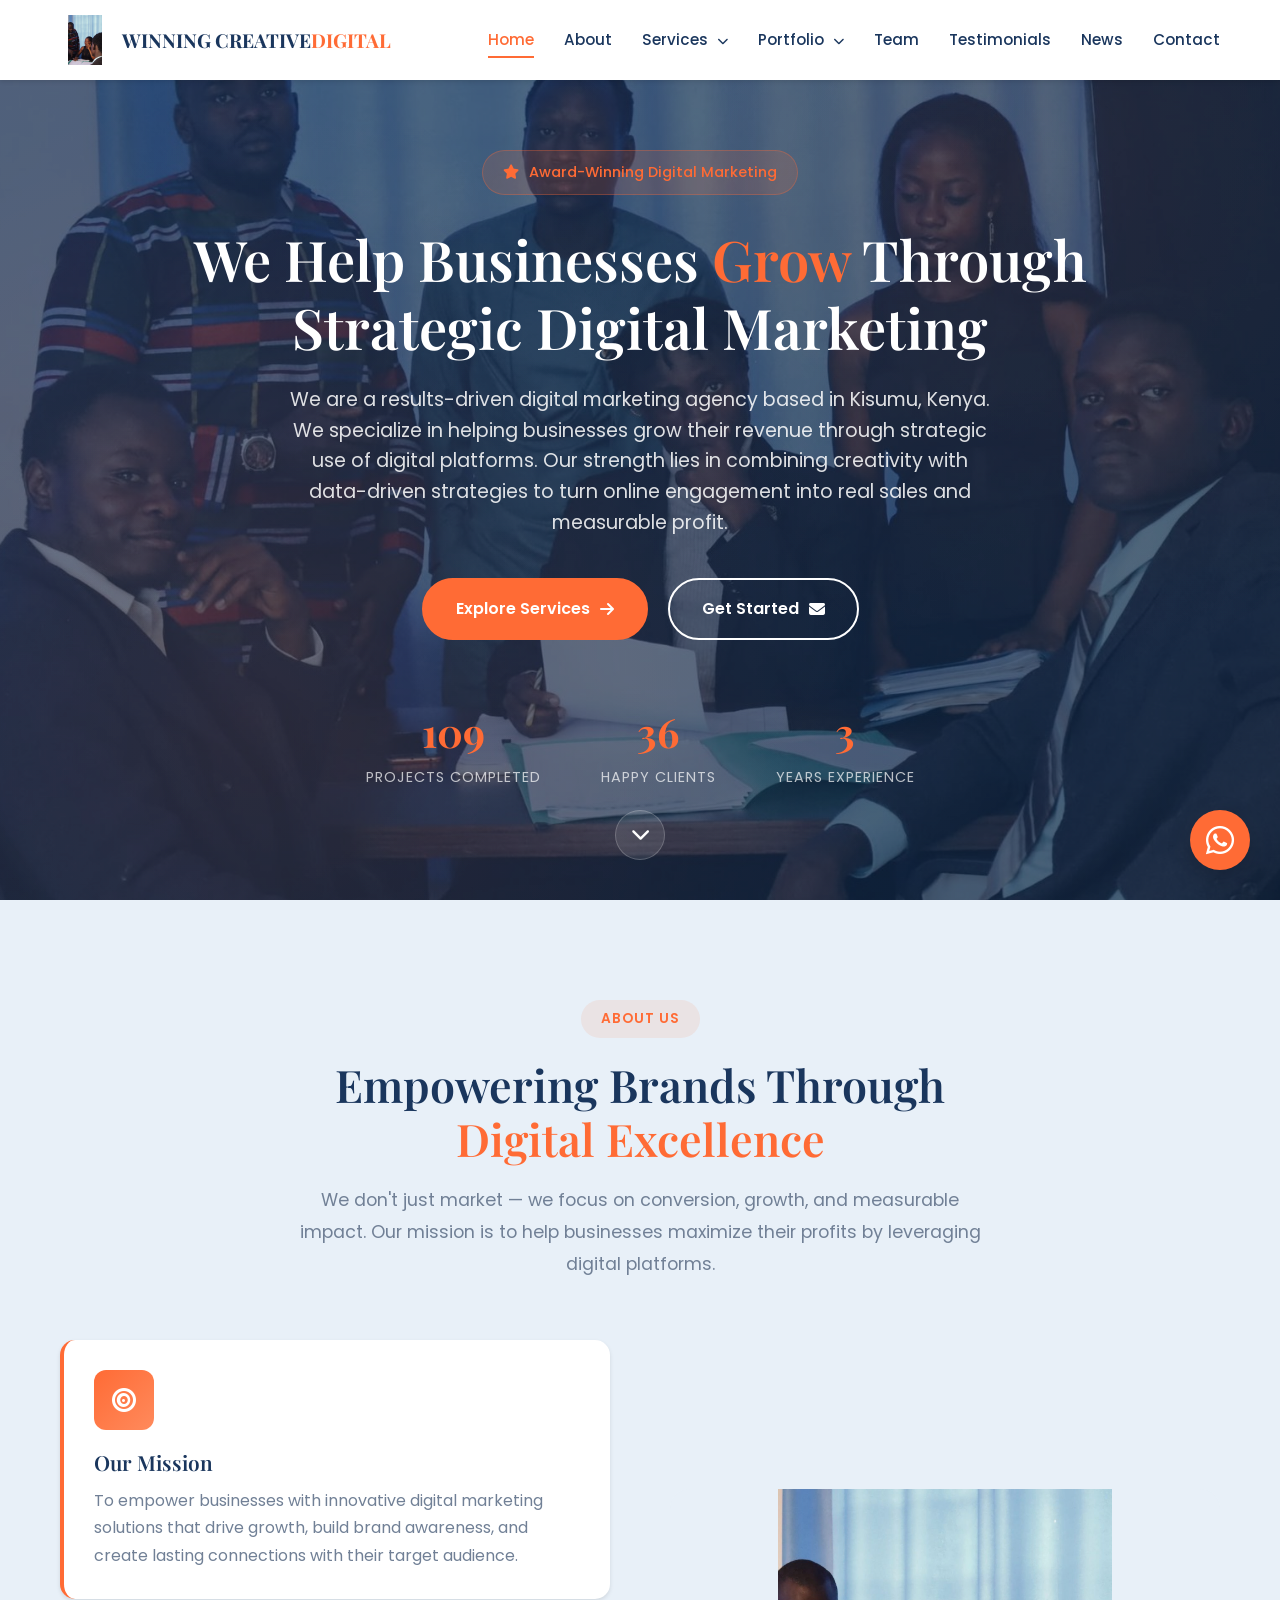
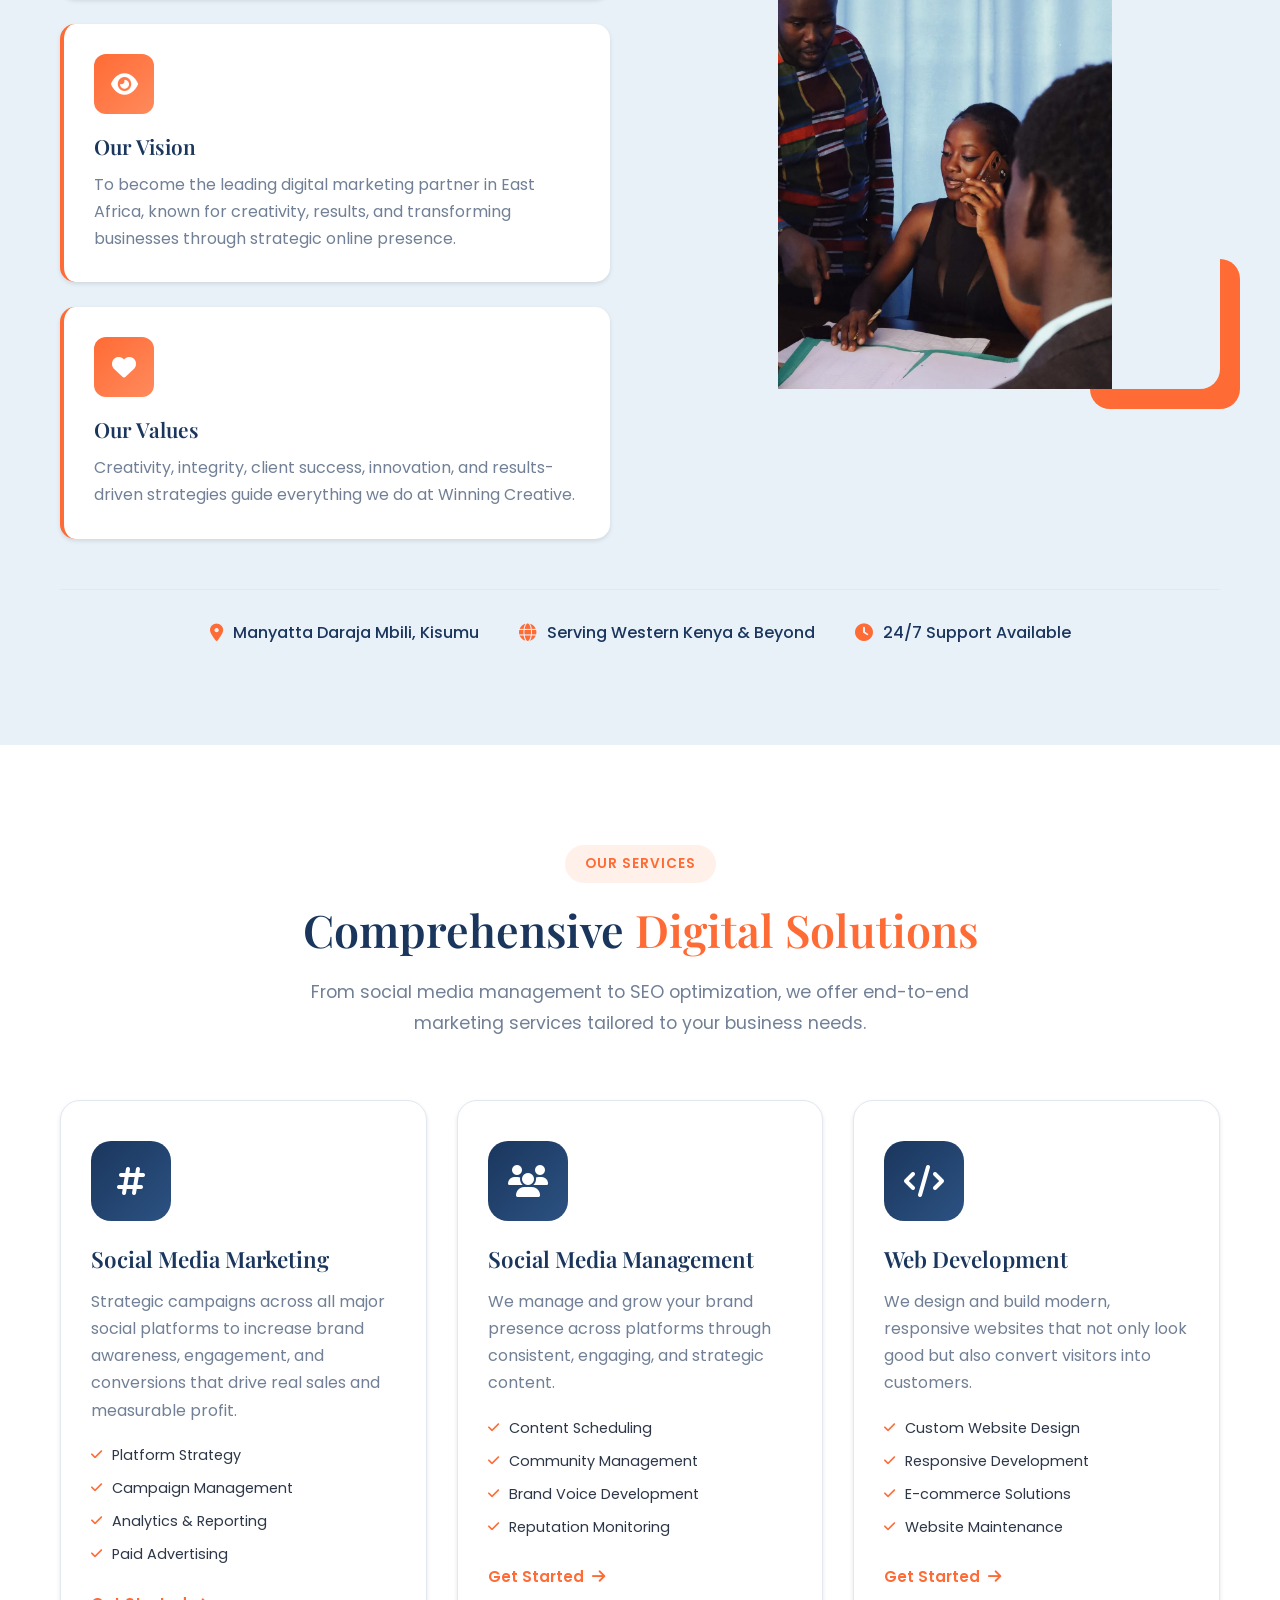
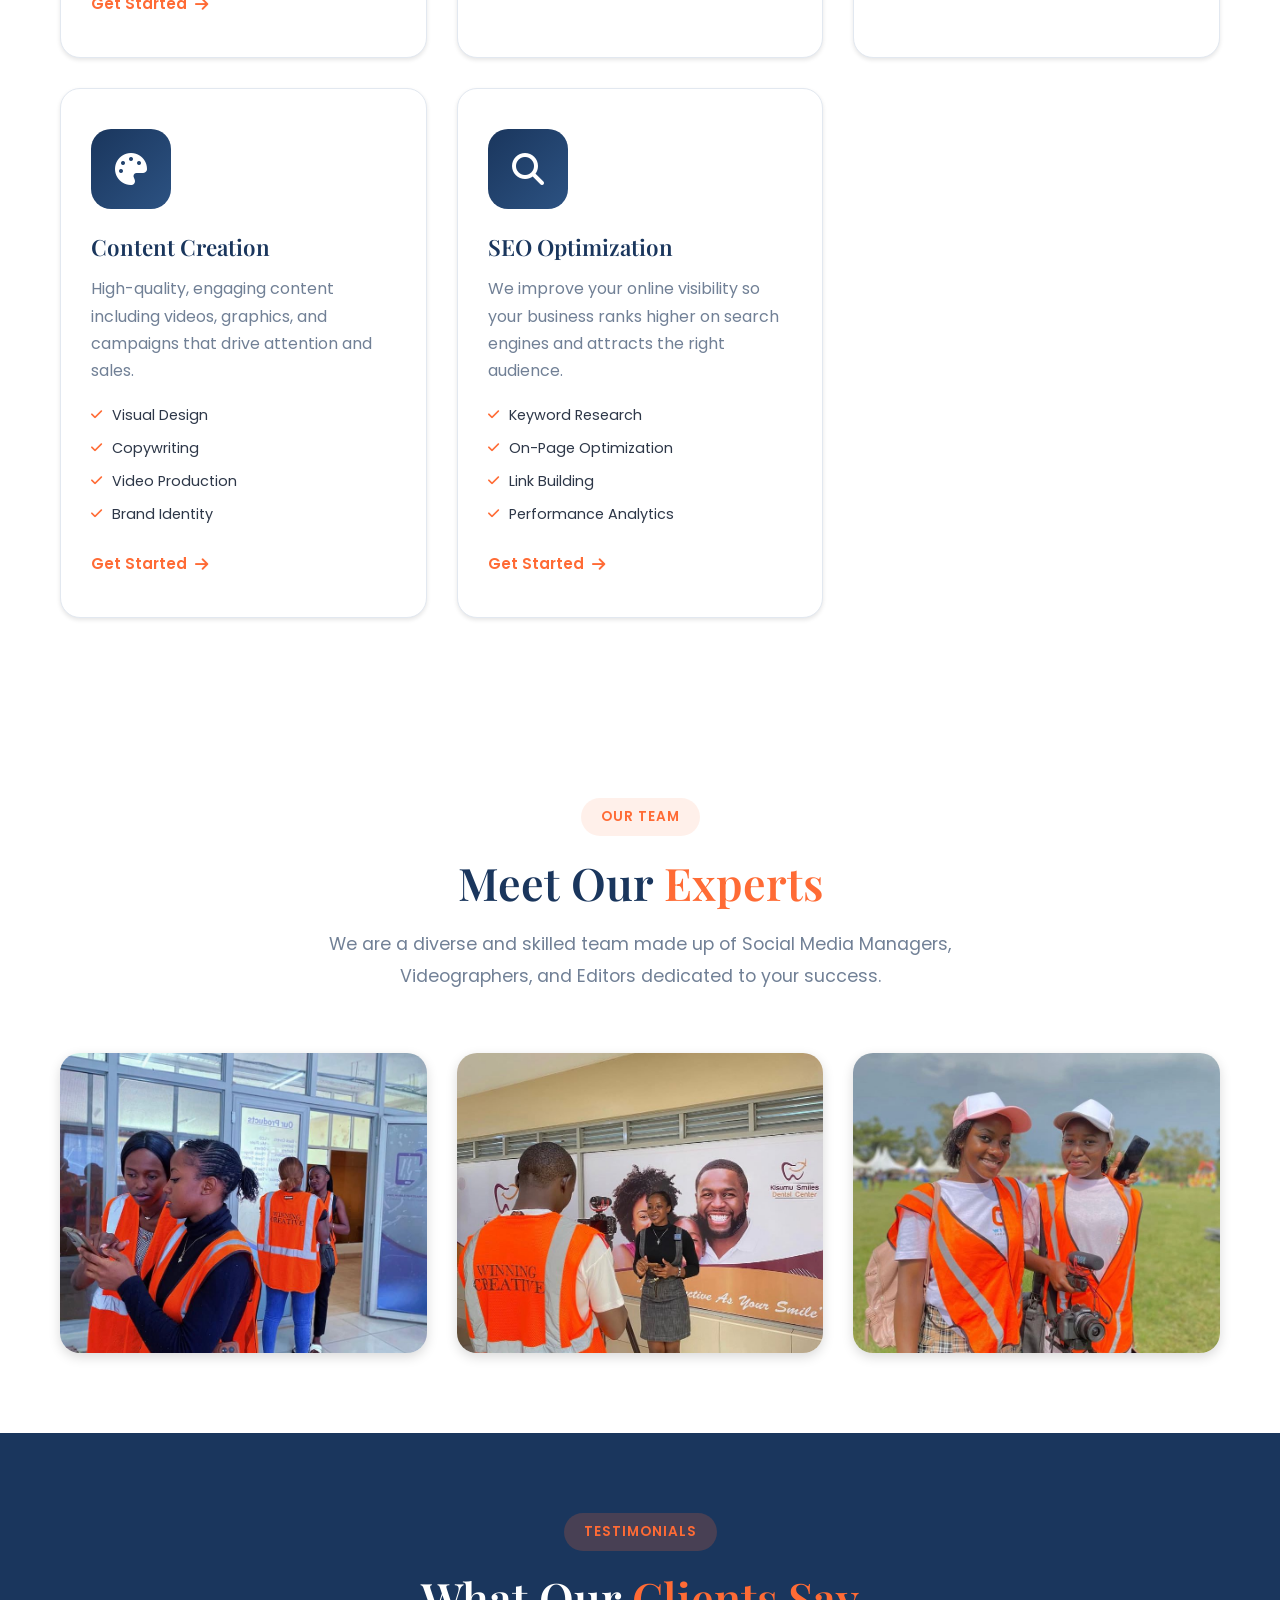
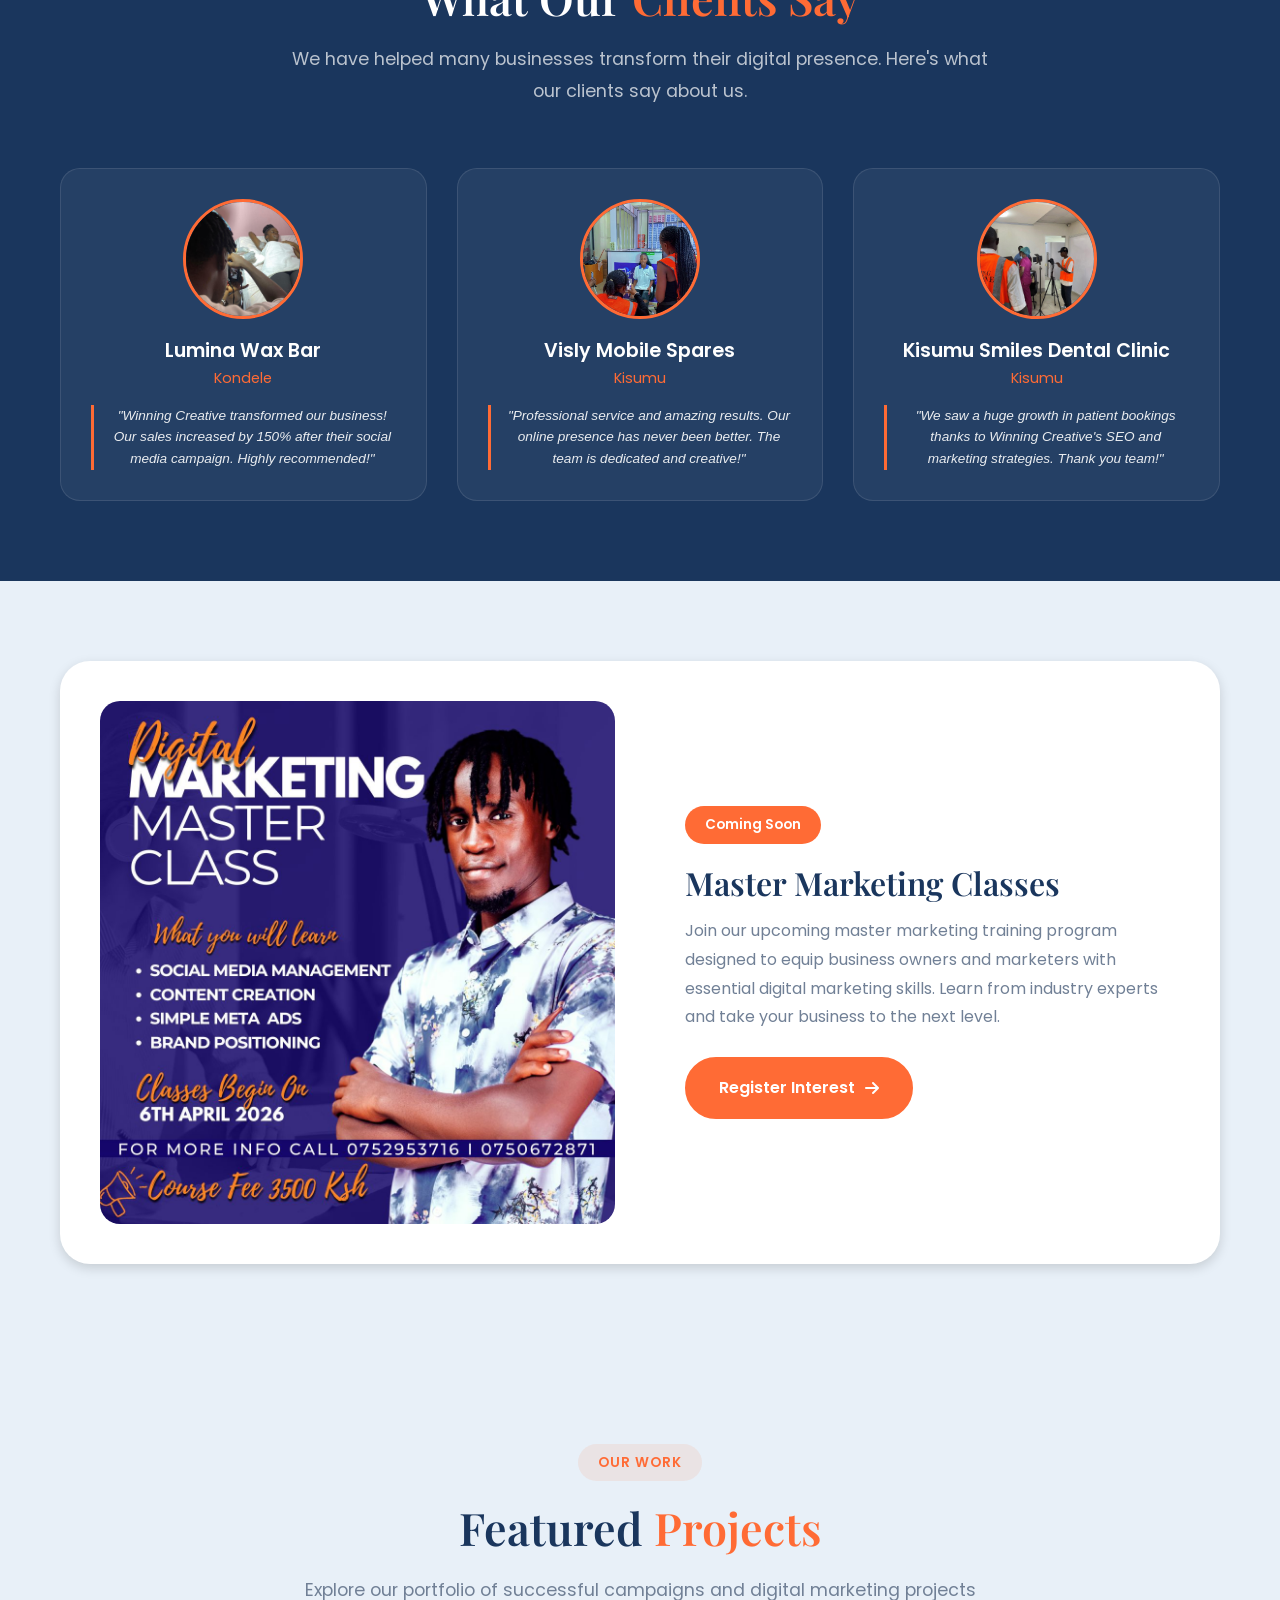
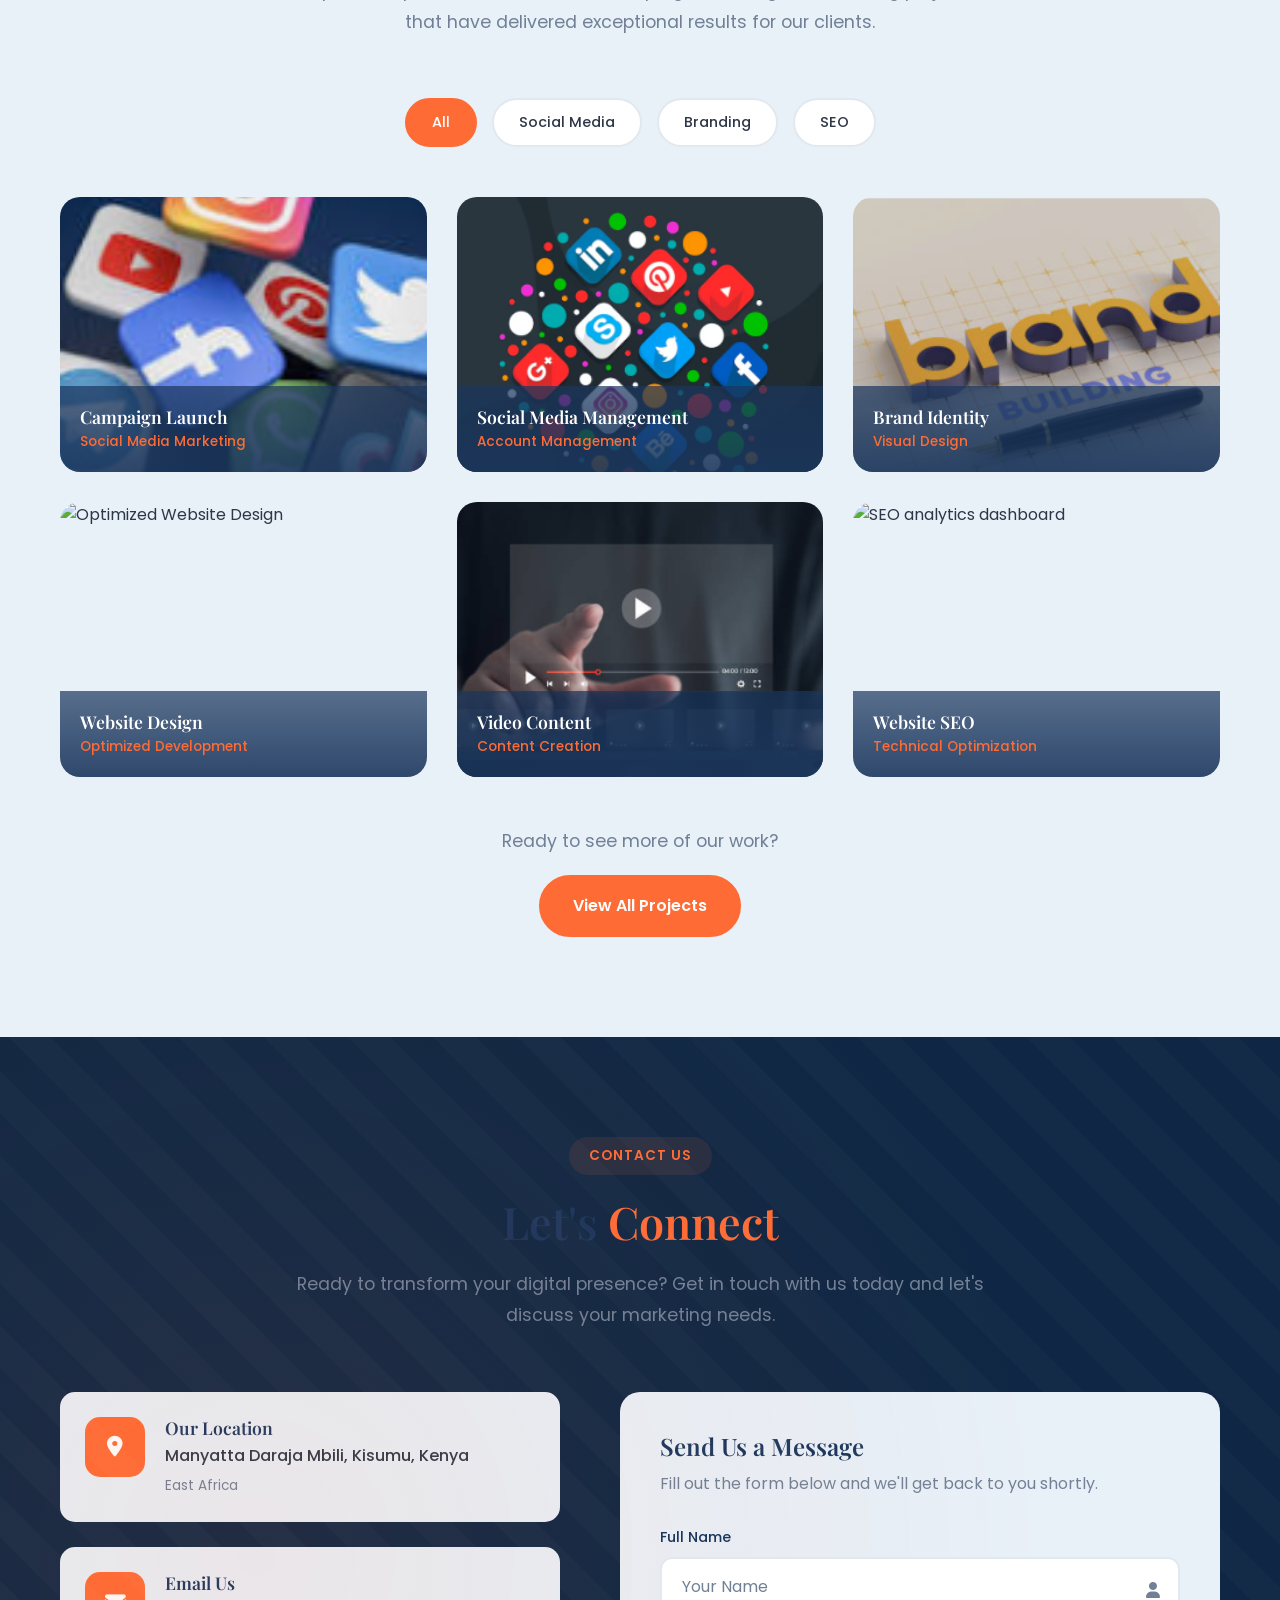
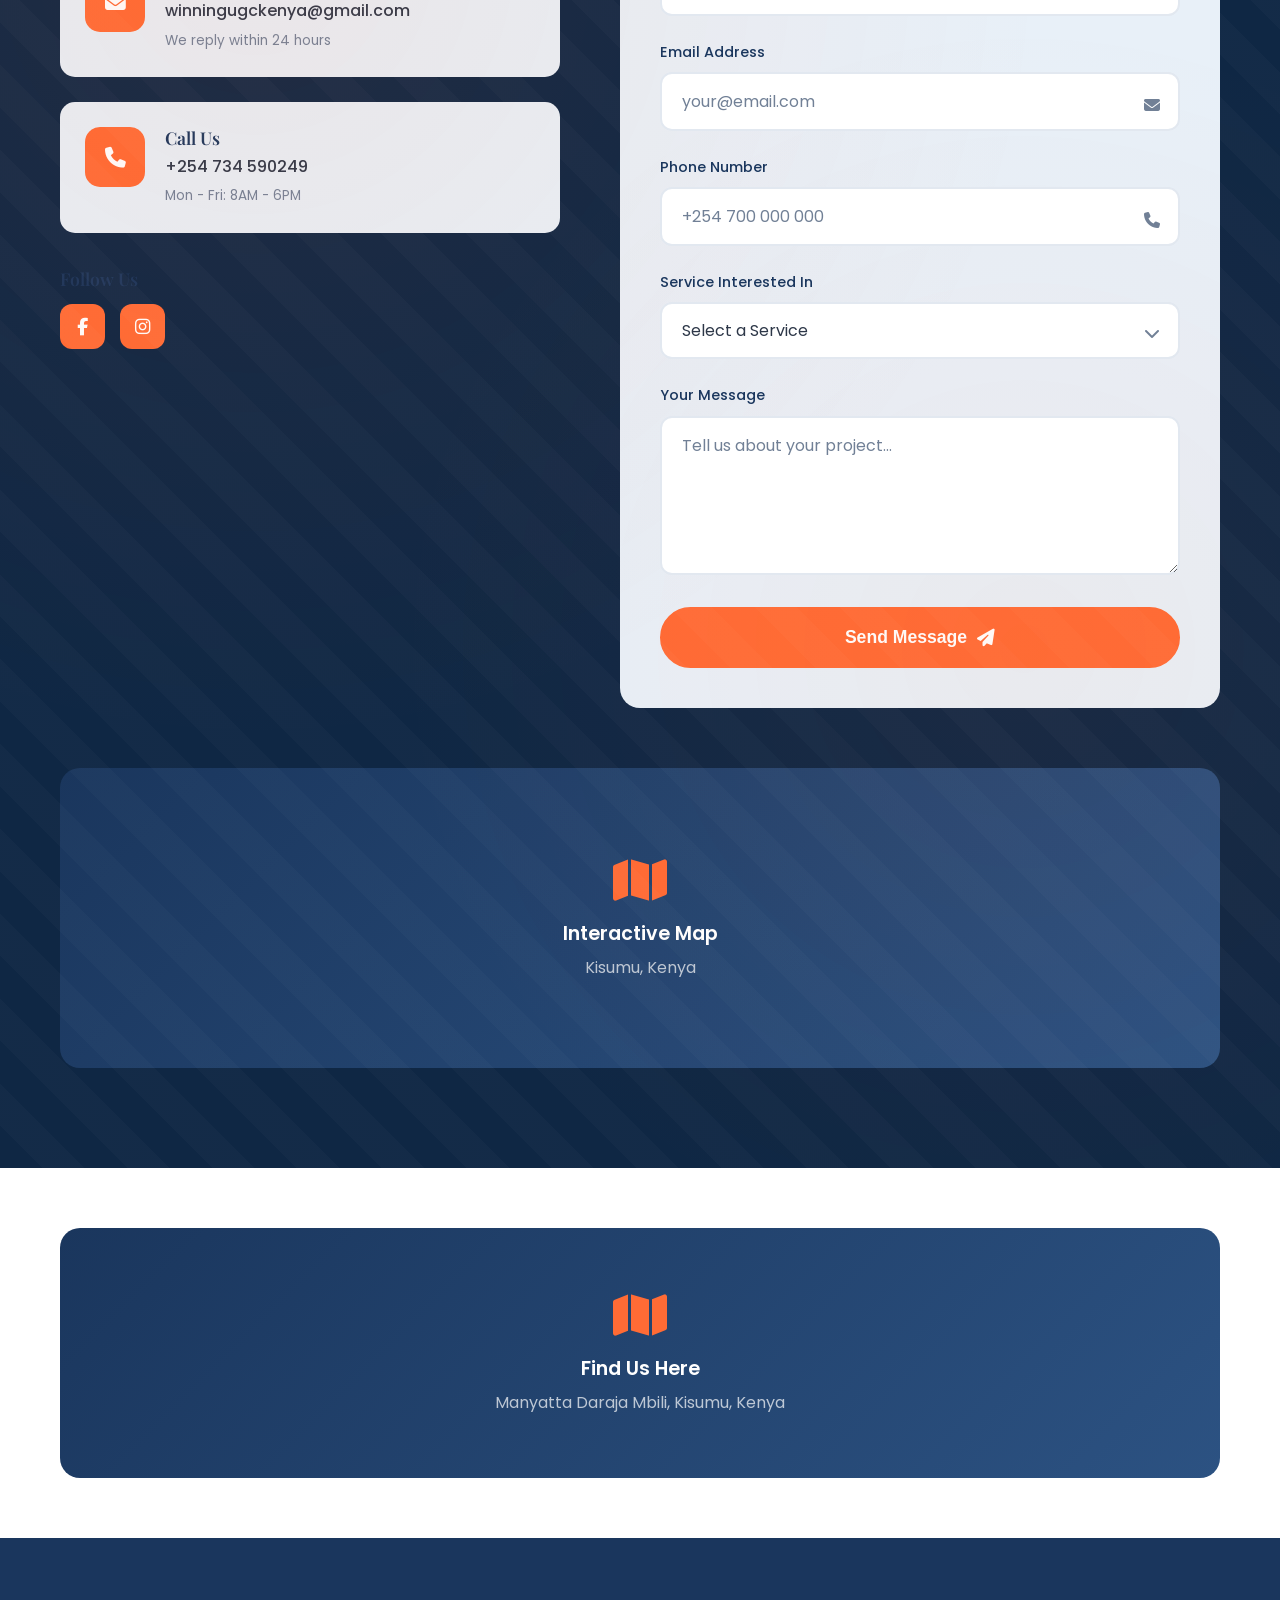
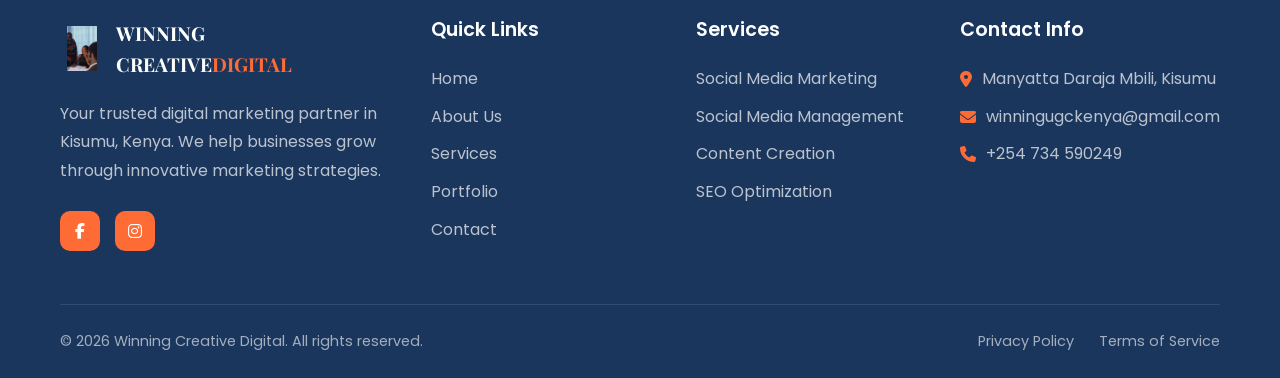
==== commit 814fc3b0: "Added testimonial quotes, light background color" ====
--- a/index.html
+++ b/index.html
@@ -296,6 +296,7 @@
                     <div class="testimonial-content">
                         <h4>Lumina Wax Bar</h4>
                         <p>Kondele</p>
+                        <blockquote>"Winning Creative transformed our business! Our sales increased by 150% after their social media campaign. Highly recommended!"</blockquote>
                     </div>
                 </div>
                 <div class="testimonial-card">
@@ -305,6 +306,7 @@
                     <div class="testimonial-content">
                         <h4>Visly Mobile Spares</h4>
                         <p>Kisumu</p>
+                        <blockquote>"Professional service and amazing results. Our online presence has never been better. The team is dedicated and creative!"</blockquote>
                     </div>
                 </div>
                 <div class="testimonial-card">
@@ -314,6 +316,7 @@
                     <div class="testimonial-content">
                         <h4>Kisumu Smiles Dental Clinic</h4>
                         <p>Kisumu</p>
+                        <blockquote>"We saw a huge growth in patient bookings thanks to Winning Creative's SEO and marketing strategies. Thank you team!"</blockquote>
                     </div>
                 </div>
             </div>
@@ -535,15 +538,13 @@
             <div class="footer-grid">
                 <div class="footer-brand">
                     <a href="#home" class="logo">
-                        <span class="logo-icon"><i class="fas fa-trophy"></i></span>
-                        <span class="logo-text">Winning<span class="accent">Creative</span></span>
+                        <img src="logo.jpeg" alt="Winning Creative Digital Logo" class="logo-img">
+                        <span class="logo-text">WINNING CREATIVE<span class="accent">DIGITAL</span></span>
                     </a>
                     <p>Your trusted digital marketing partner in Kisumu, Kenya. We help businesses grow through innovative marketing strategies.</p>
                     <div class="footer-social">
-                        <a href="#" aria-label="Facebook"><i class="fab fa-facebook-f"></i></a>
-                        <a href="#" aria-label="Twitter"><i class="fab fa-twitter"></i></a>
-                        <a href="#" aria-label="Instagram"><i class="fab fa-instagram"></i></a>
-                        <a href="#" aria-label="LinkedIn"><i class="fab fa-linkedin-in"></i></a>
+                        <a href="https://www.facebook.com/share/1Djs1nTJrE/?mibextid=wwXIfr" aria-label="Facebook" target="_blank"><i class="fab fa-facebook-f"></i></a>
+                        <a href="https://www.instagram.com/winning_creative_digital?igsh=MXQ5ZGE3bmlncDdrMQ%3D%3D&utm_source=qr" aria-label="Instagram" target="_blank"><i class="fab fa-instagram"></i></a>
                     </div>
                 </div>
                 <div class="footer-links">
--- a/styles.css
+++ b/styles.css
@@ -17,7 +17,7 @@
     
     /* Neutral Colors */
     --white: #FFFFFF;
-    --off-white: #F7F8FA;
+    --off-white: #E8F0F8;
     --light-gray: #E2E8F0;
     --gray: #718096;
     --dark-gray: #2D3748;
@@ -125,7 +125,7 @@
     display: flex;
     align-items: center;
     gap: 12px;
-    font-size: 1.5rem;
+    font-size: 1.2rem;
     font-weight: 700;
     color: var(--dark-blue);
 }
@@ -602,7 +602,7 @@
 .image-wrapper {
     position: relative;
     width: 100%;
-    height: 400px;
+    height: 500px;
 }
 
 .image-placeholder {
@@ -619,8 +619,9 @@
 .image-placeholder img {
     width: 100%;
     height: 100%;
-    object-fit: cover;
+    object-fit: contain;
     object-position: center;
+    background: var(--off-white);
     transition: var(--transition-normal);
 }
 
@@ -878,6 +879,17 @@
 .testimonial-content p {
     color: var(--primary-orange);
     font-size: 0.9rem;
+    margin-bottom: 15px;
+}
+
+.testimonial-content blockquote {
+    color: rgba(255, 255, 255, 0.9);
+    font-size: 0.85rem;
+    font-style: italic;
+    line-height: 1.6;
+    border-left: 3px solid var(--primary-orange);
+    padding-left: 15px;
+    margin-top: 10px;
 }
 
 /* ========================================
@@ -1307,6 +1319,11 @@
     margin-bottom: 20px;
 }
 
+.footer-brand .logo-img {
+    width: 45px;
+    height: 45px;
+}
+
 .footer-brand .logo-icon {
     background: var(--primary-orange);
 }
@@ -1328,15 +1345,15 @@
     justify-content: center;
     width: 40px;
     height: 40px;
-    background: rgba(255, 255, 255, 0.1);
+    background: var(--primary-orange);
     border-radius: 10px;
     color: var(--white);
     transition: var(--transition-normal);
 }
 
 .footer-social a:hover {
-    background: var(--primary-orange);
-    transform: translateY(-3px);
+    background: var(--white);
+    color: var(--primary-orange);
 }
 
 .footer-links h4,
@@ -1465,26 +1482,55 @@
 @media (max-width: 768px) {
     .menu-toggle {
         display: flex;
+        z-index: 1001;
     }
     
     .nav-menu {
         position: fixed;
         top: 0;
         right: -100%;
-        width: 80%;
-        max-width: 300px;
+        width: 85%;
+        max-width: 320px;
         height: 100vh;
         background: var(--white);
         flex-direction: column;
-        justify-content: center;
+        justify-content: flex-start;
+        padding-top: 80px;
         align-items: center;
-        gap: 25px;
+        gap: 15px;
         box-shadow: var(--shadow-lg);
         transition: var(--transition-normal);
+        overflow-y: auto;
+        z-index: 1000;
     }
     
     .nav-menu.active {
         right: 0;
+    }
+    
+    .nav-menu .nav-link {
+        font-size: 1.1rem;
+        padding: 10px 20px;
+    }
+    
+    .nav-dropdown {
+        width: 100%;
+        text-align: center;
+    }
+    
+    .dropdown-menu {
+        position: static;
+        box-shadow: none;
+        opacity: 1;
+        visibility: visible;
+        transform: none;
+        background: var(--off-white);
+        width: 100%;
+    }
+    
+    .dropdown-menu a {
+        font-size: 0.95rem;
+        padding: 12px;
     }
     
     .nav-link {
@@ -1569,6 +1615,37 @@
         padding: 25px;
     }
     
+    .team-grid {
+        grid-template-columns: 1fr;
+        gap: 20px;
+    }
+    
+    .team-image {
+        height: 250px;
+    }
+    
+    .testimonials-grid {
+        grid-template-columns: 1fr;
+        gap: 20px;
+    }
+    
+    .news-content {
+        grid-template-columns: 1fr;
+        padding: 20px;
+    }
+    
+    .news-image {
+        height: 200px;
+    }
+    
+    .news-image img {
+        height: 100%;
+    }
+    
+    .services-grid {
+        grid-template-columns: 1fr;
+    }
+    
     .portfolio-filter {
         gap: 10px;
     }
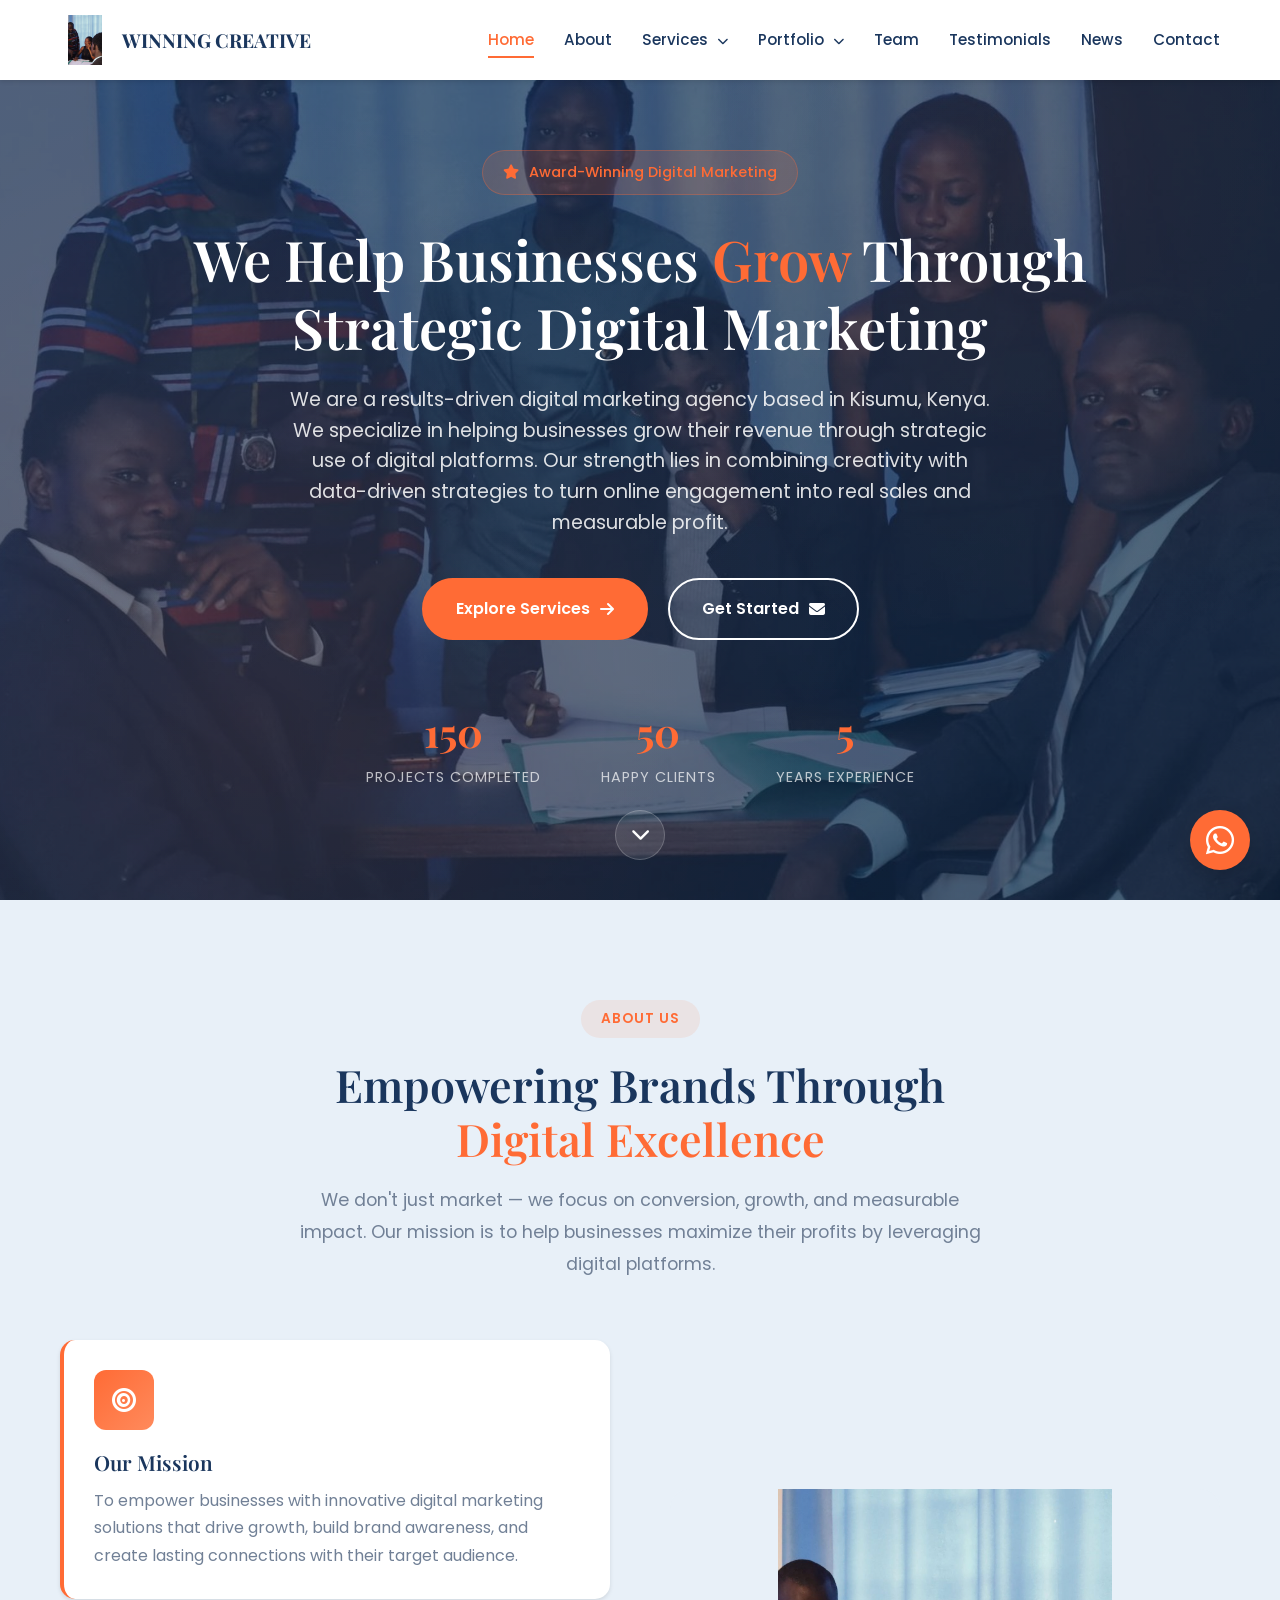
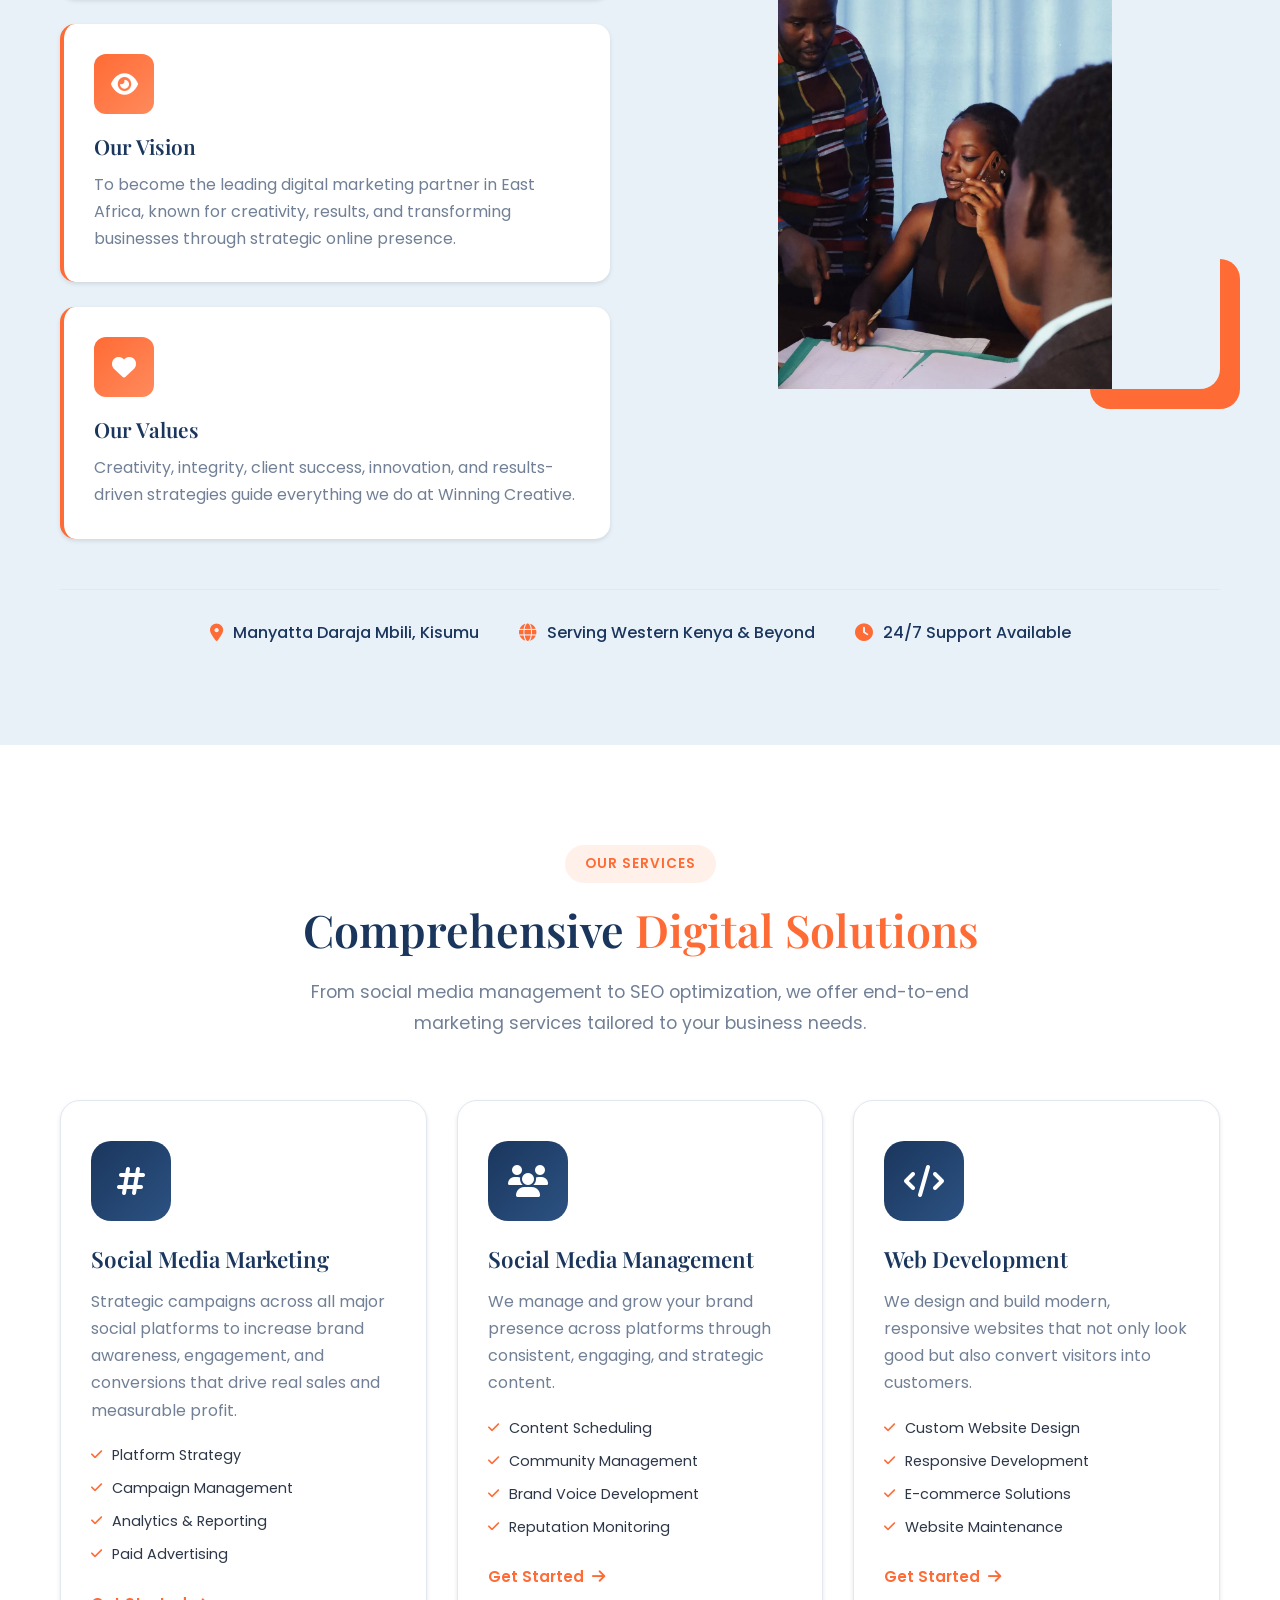
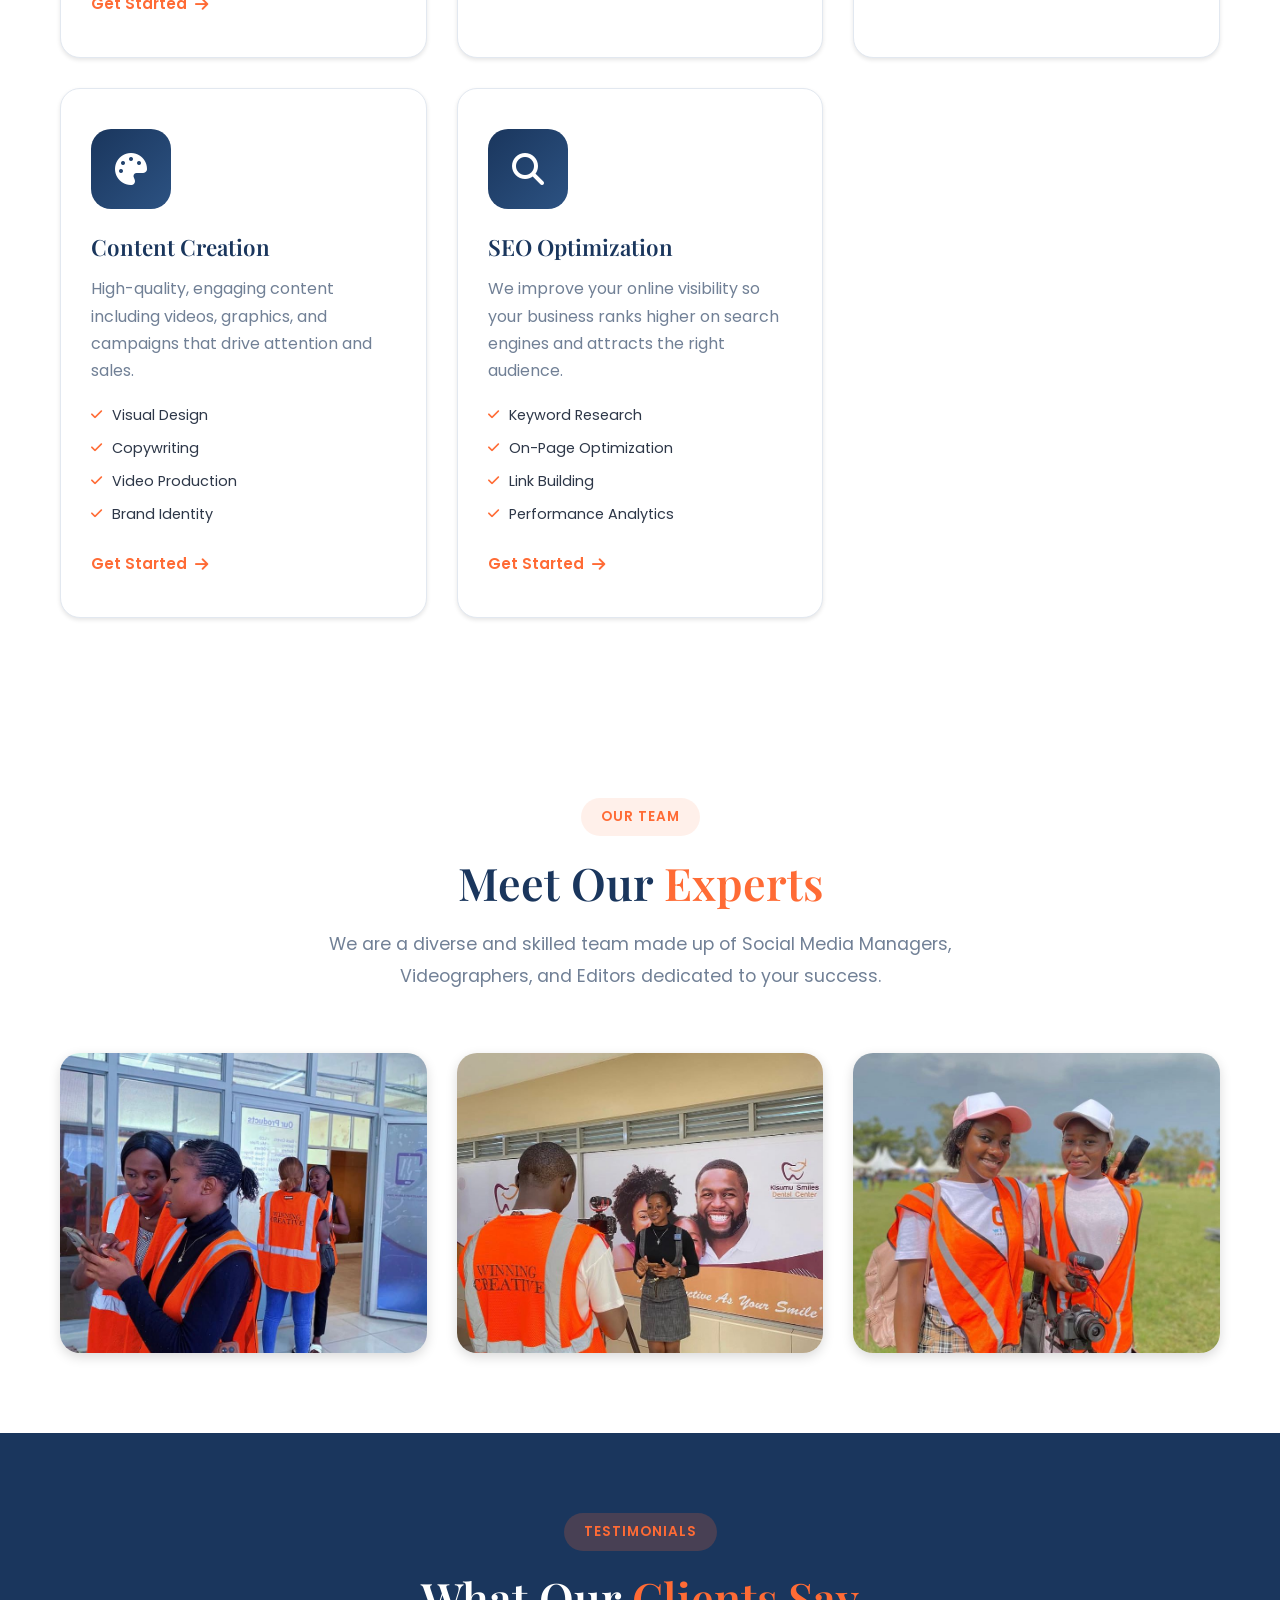
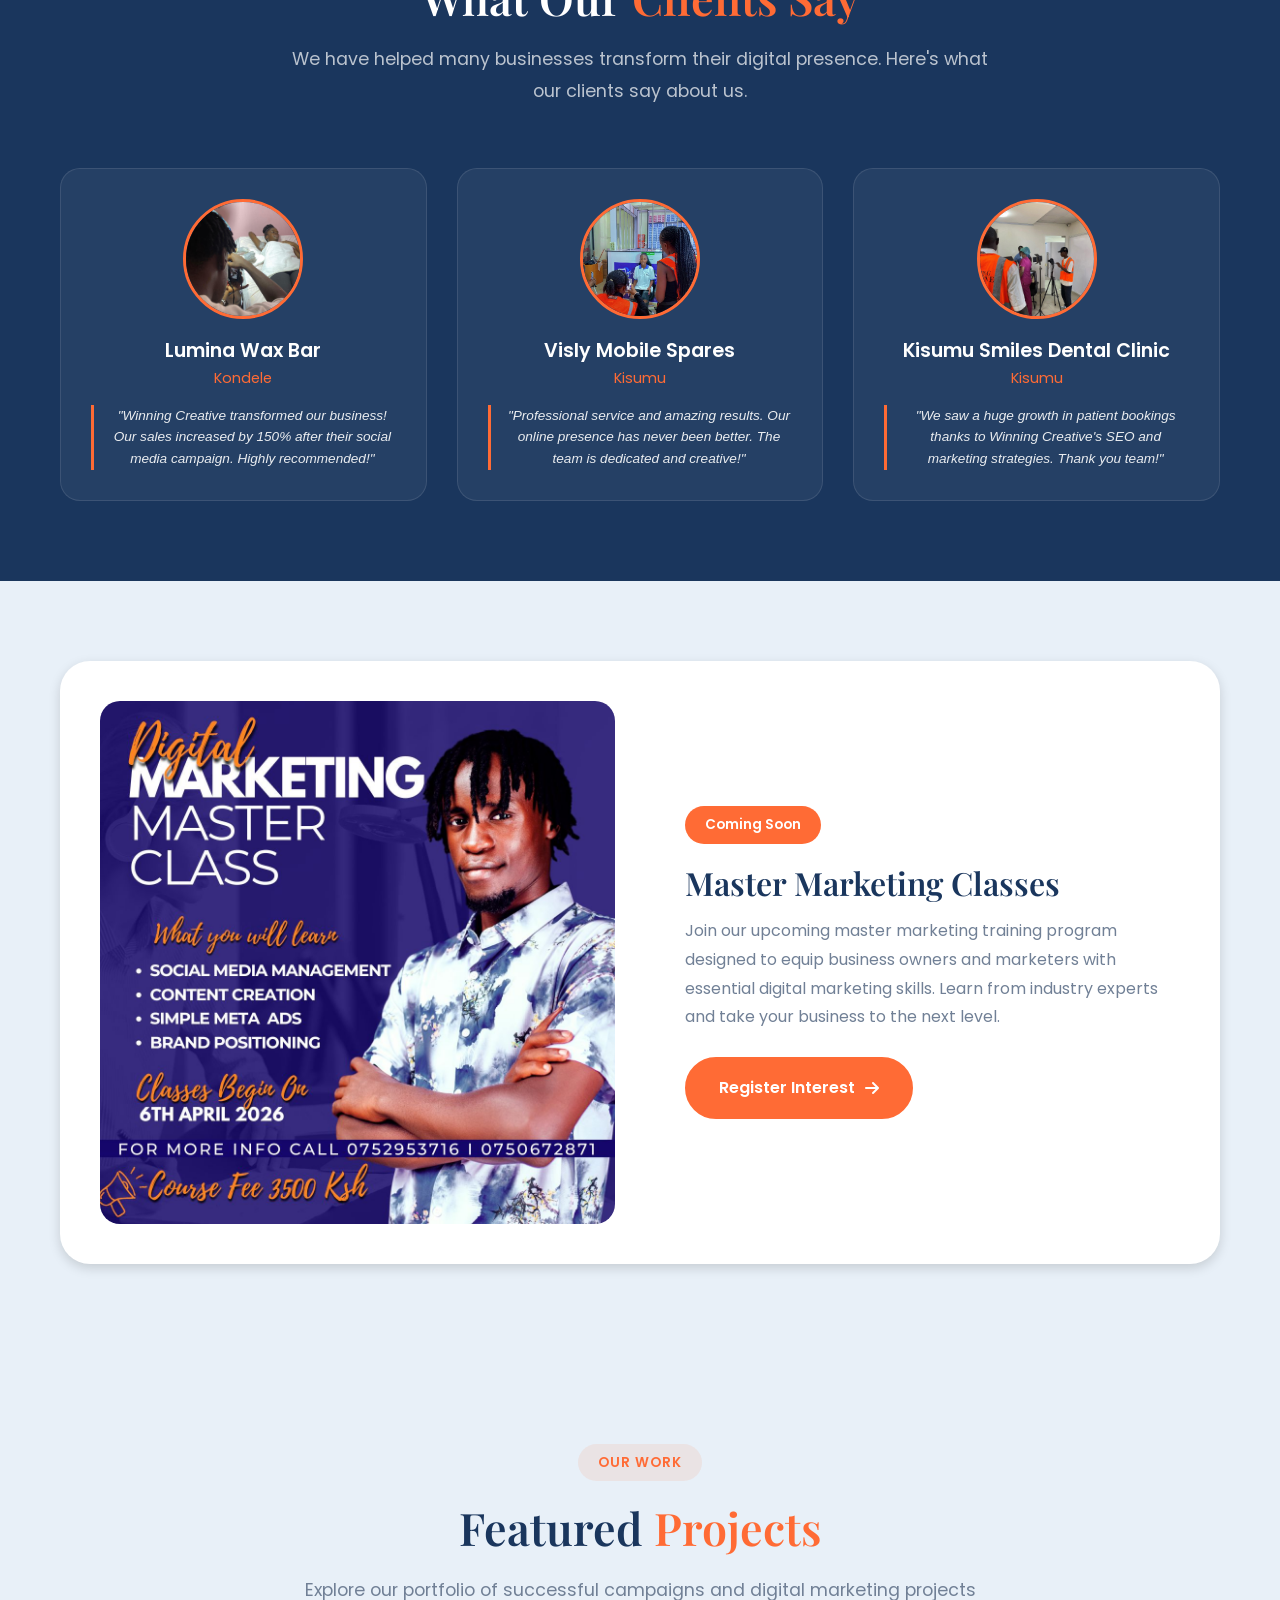
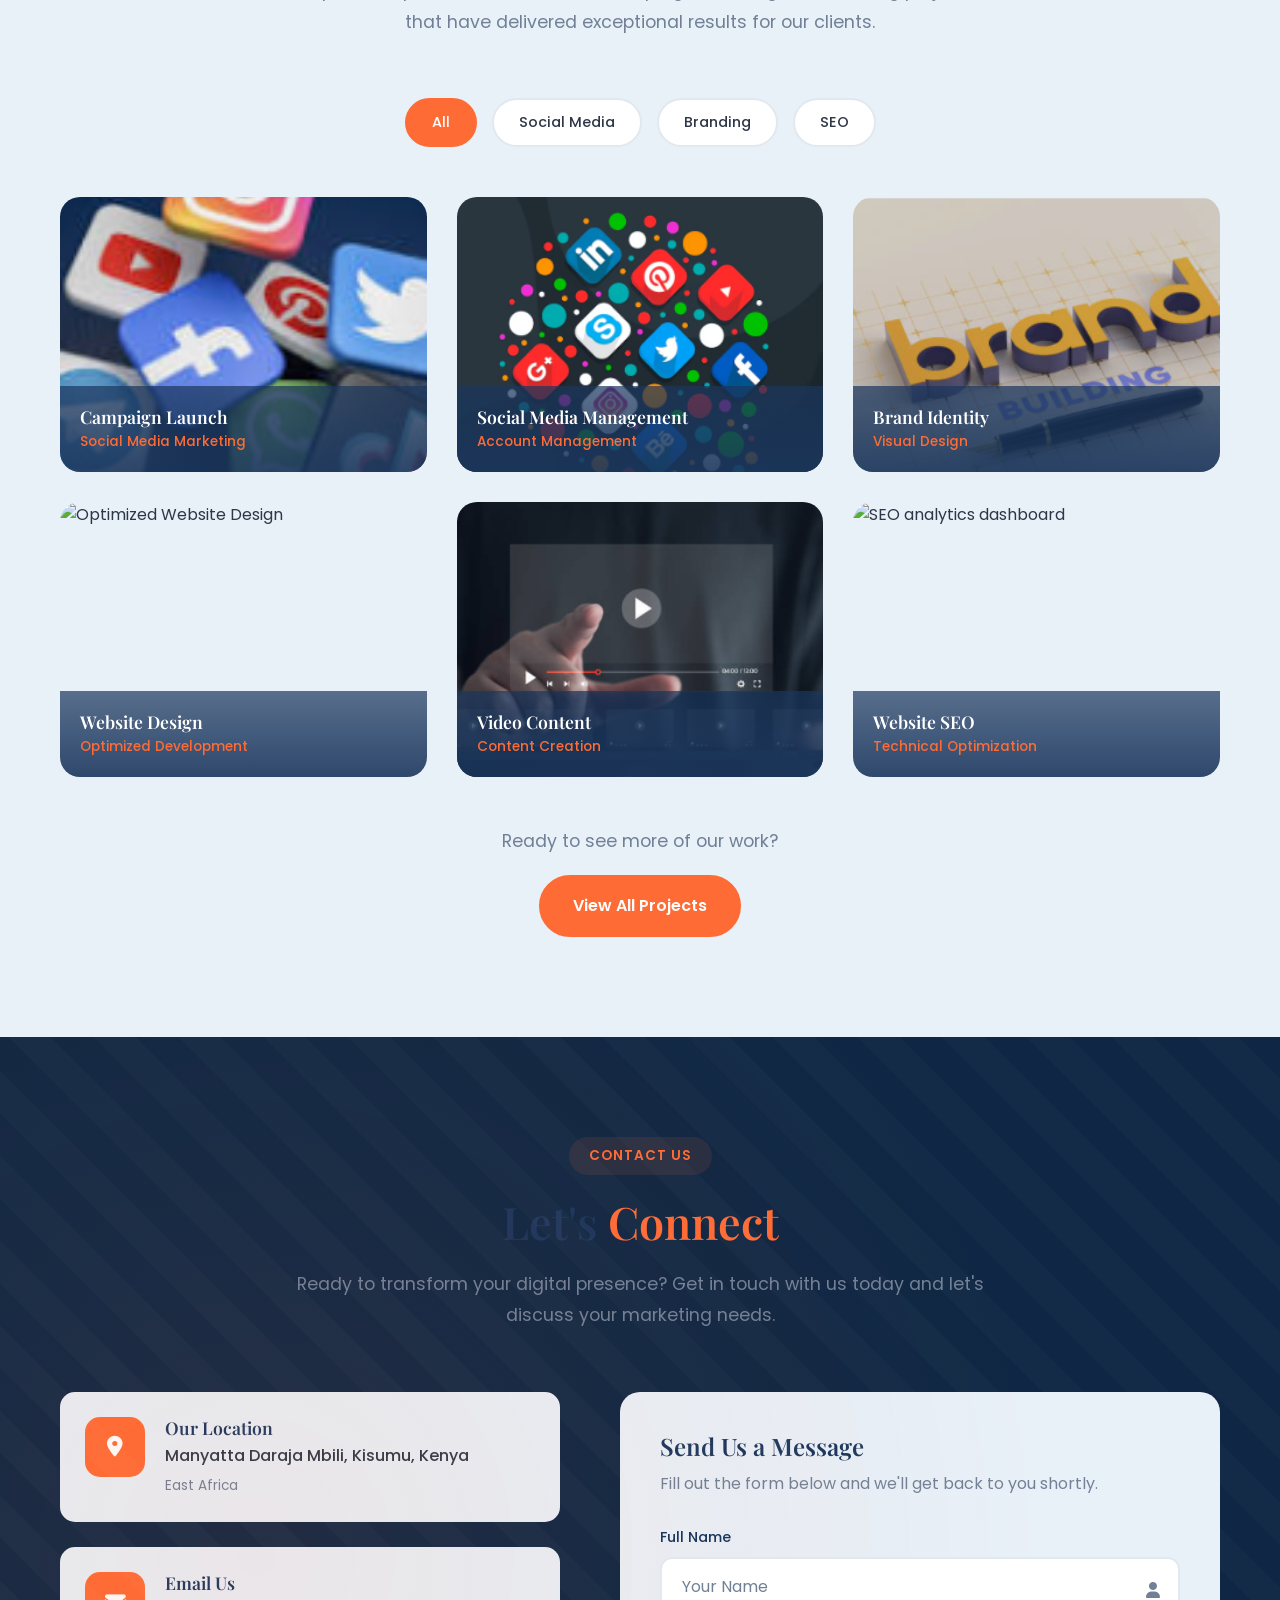
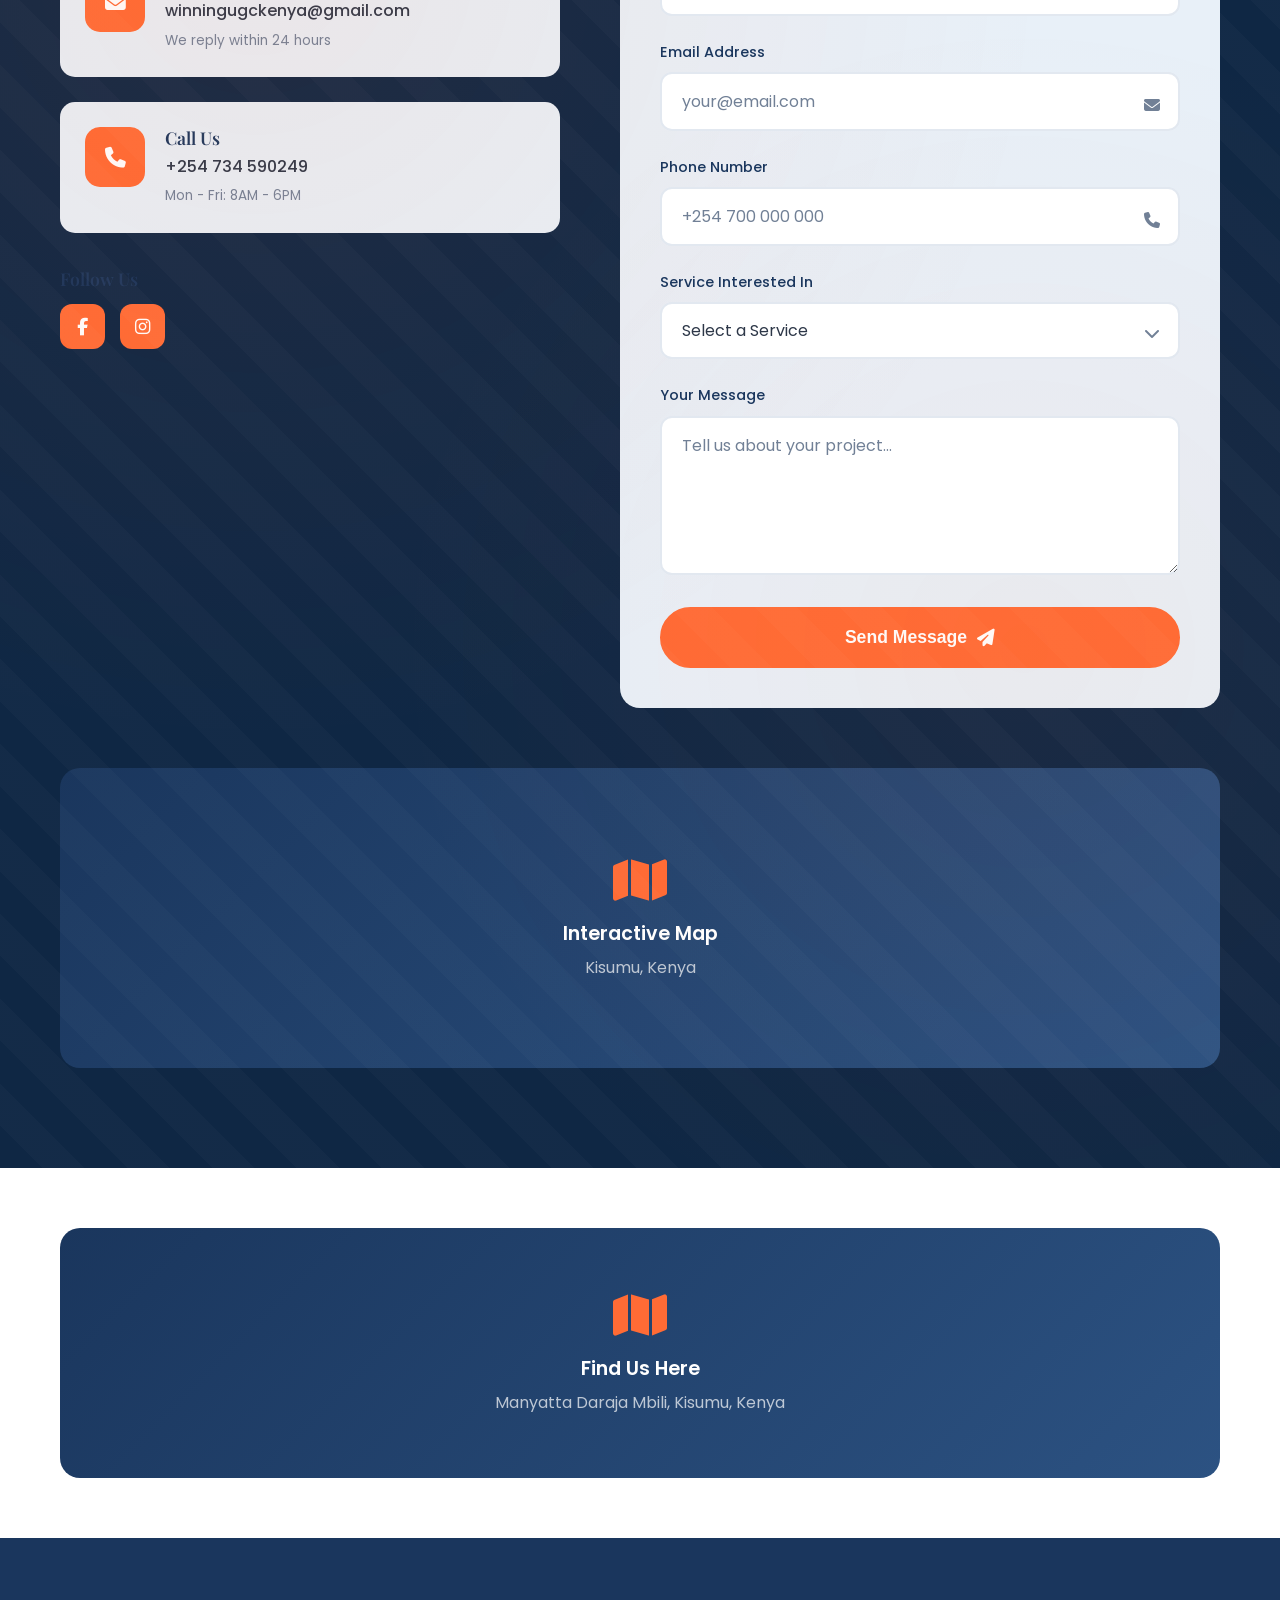
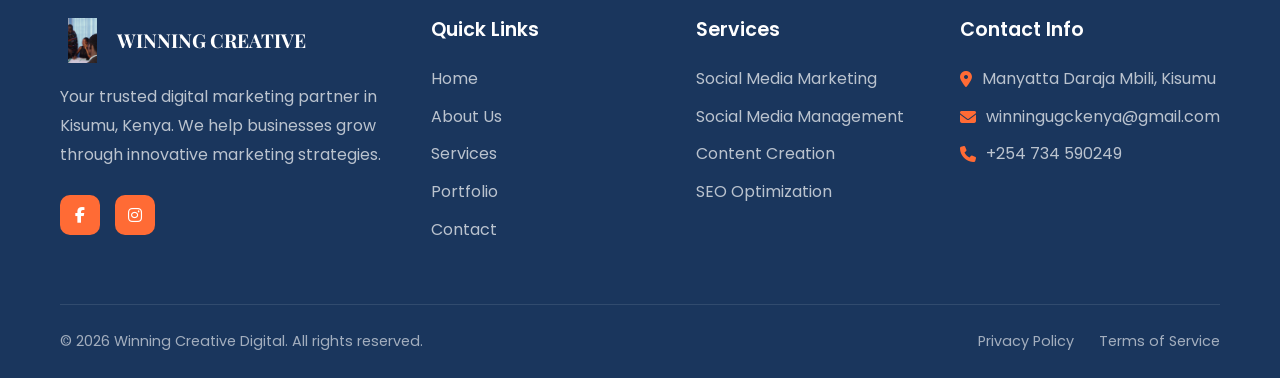
==== commit 2baaa535: "Remove DIGITAL from logo text - update to WINNING CREATIVE" ====
--- a/index.html
+++ b/index.html
@@ -23,8 +23,8 @@
     <nav class="navbar" id="navbar">
         <div class="container">
             <a href="#home" class="logo">
-                <img src="logo.jpeg" alt="Winning Creative Digital Logo" class="logo-img">
-                <span class="logo-text">WINNING CREATIVE<span class="accent">DIGITAL</span></span>
+                <img src="logo.jpeg" alt="Winning Creative Logo" class="logo-img">
+                <span class="logo-text">WINNING CREATIVE</span>
             </a>
             <div class="menu-toggle" id="menu-toggle">
                 <span class="bar"></span>
@@ -538,8 +538,8 @@
             <div class="footer-grid">
                 <div class="footer-brand">
                     <a href="#home" class="logo">
-                        <img src="logo.jpeg" alt="Winning Creative Digital Logo" class="logo-img">
-                        <span class="logo-text">WINNING CREATIVE<span class="accent">DIGITAL</span></span>
+                        <img src="logo.jpeg" alt="Winning Creative Logo" class="logo-img">
+                        <span class="logo-text">WINNING CREATIVE</span>
                     </a>
                     <p>Your trusted digital marketing partner in Kisumu, Kenya. We help businesses grow through innovative marketing strategies.</p>
                     <div class="footer-social">
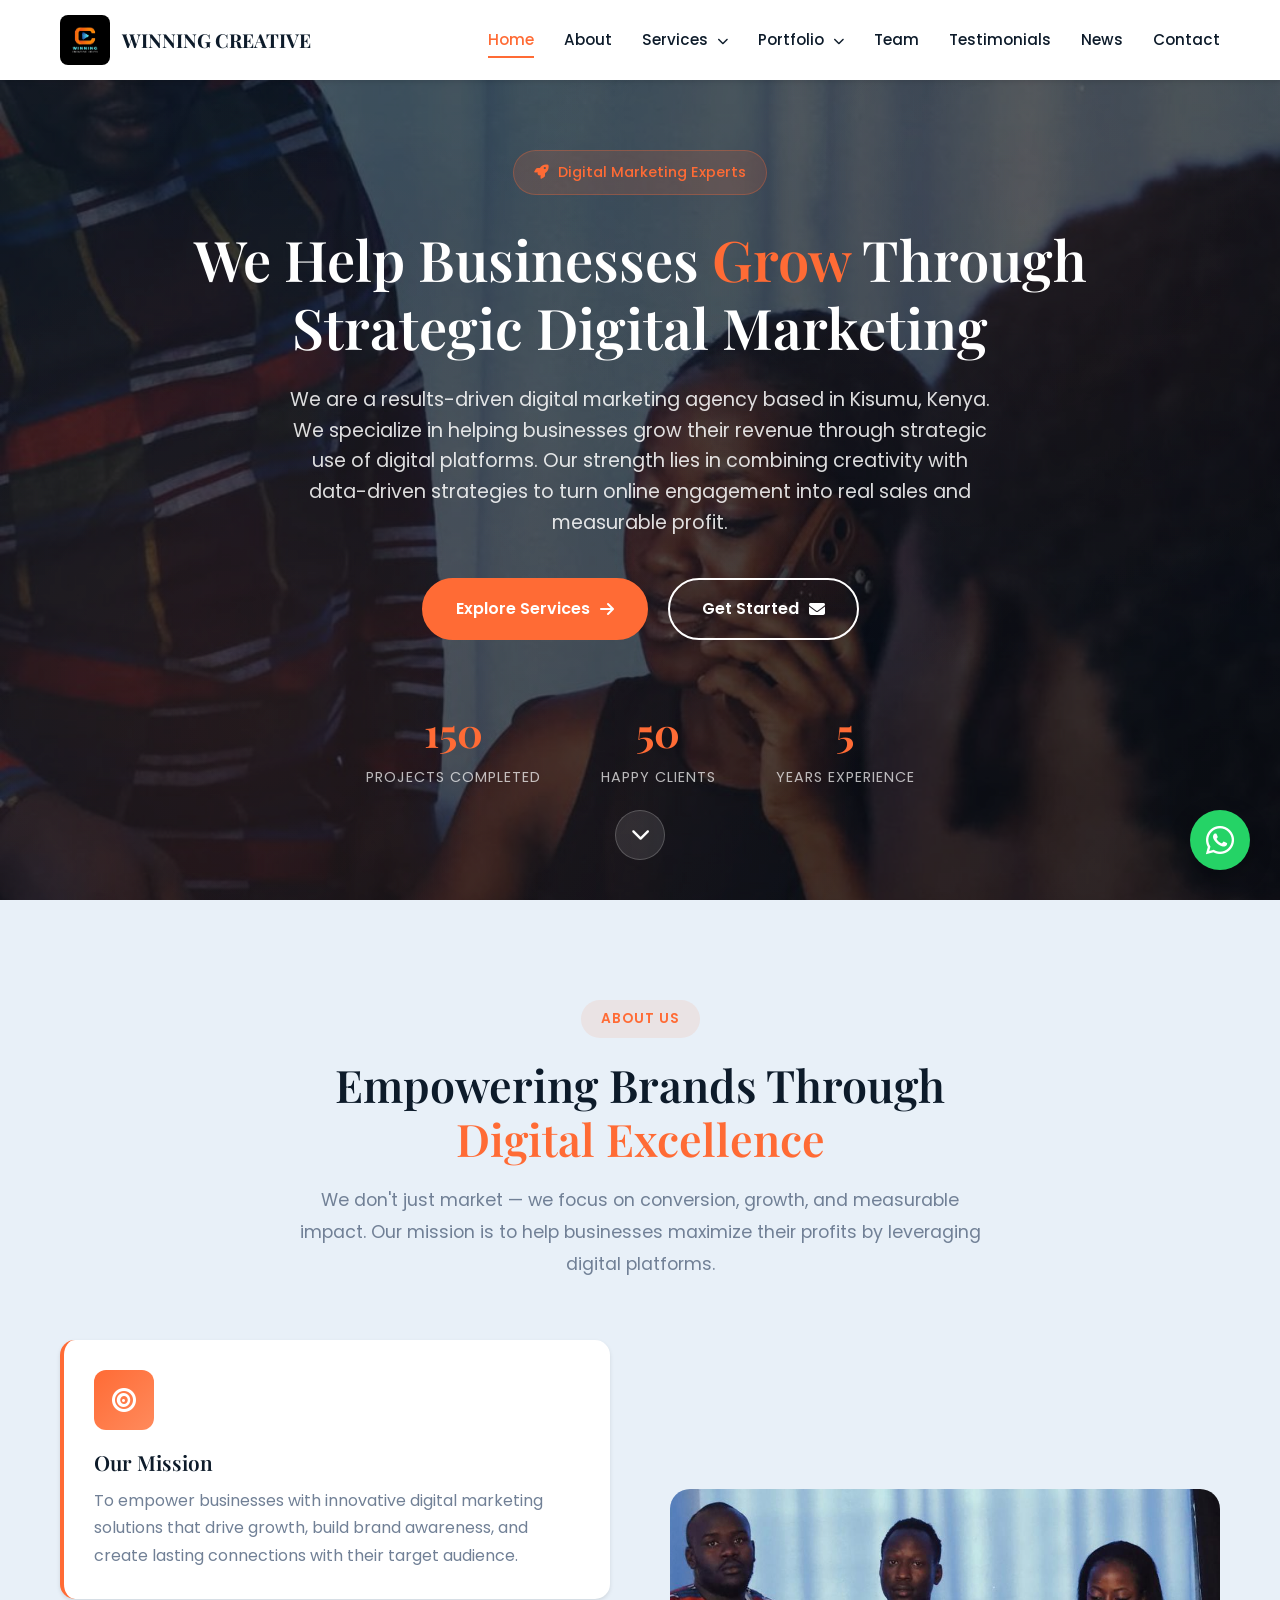
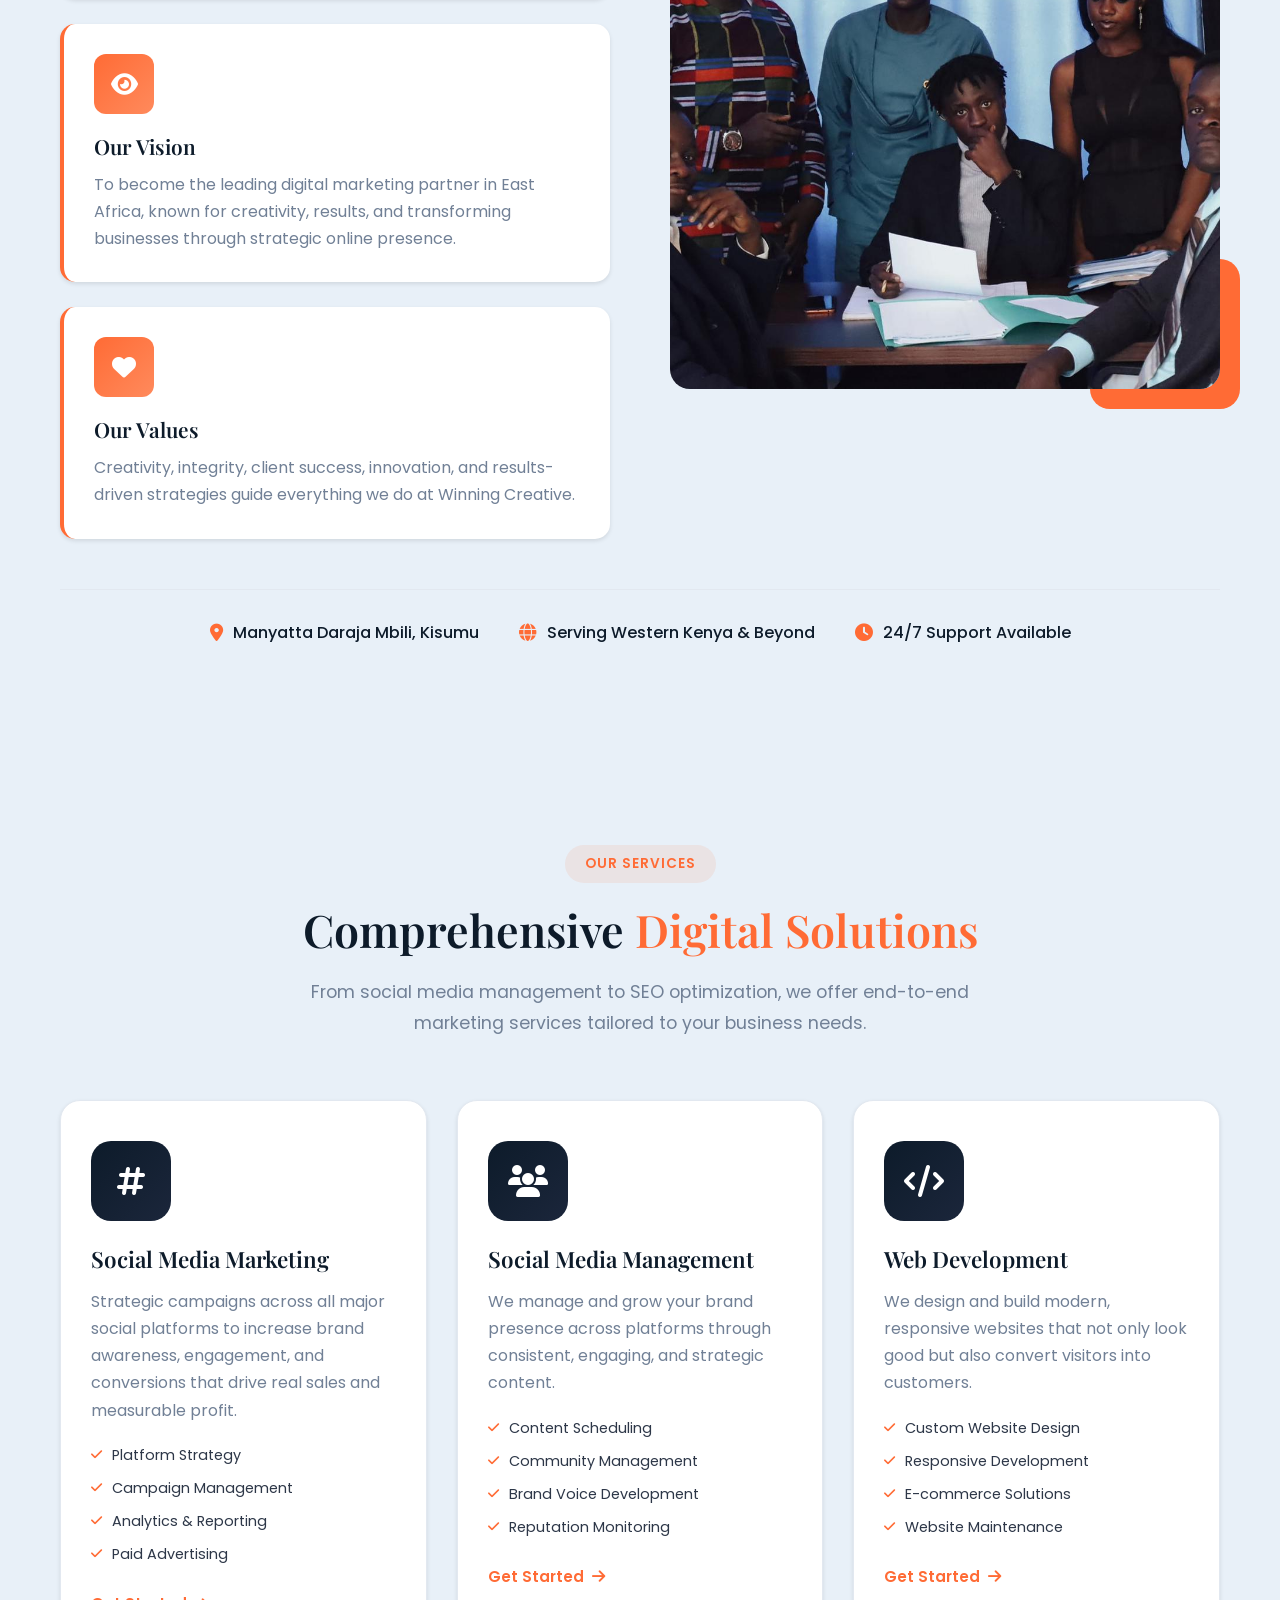
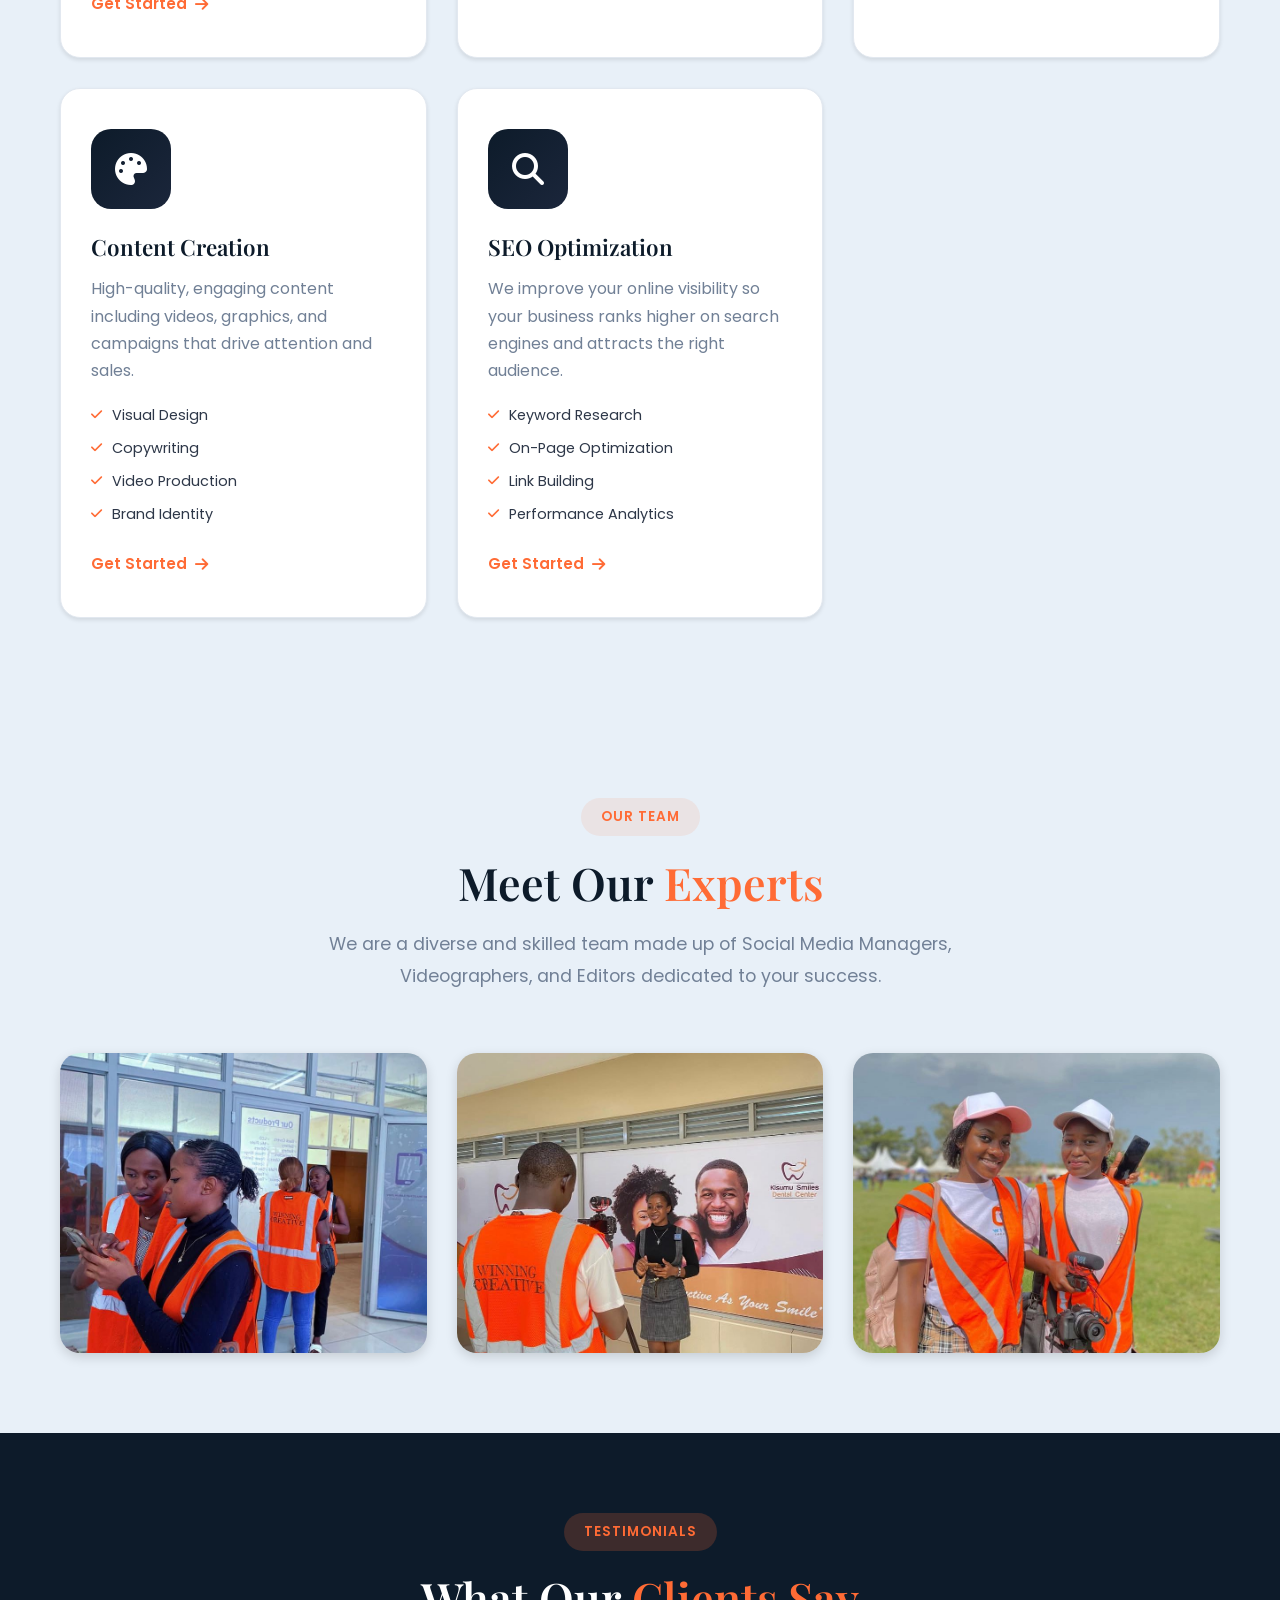
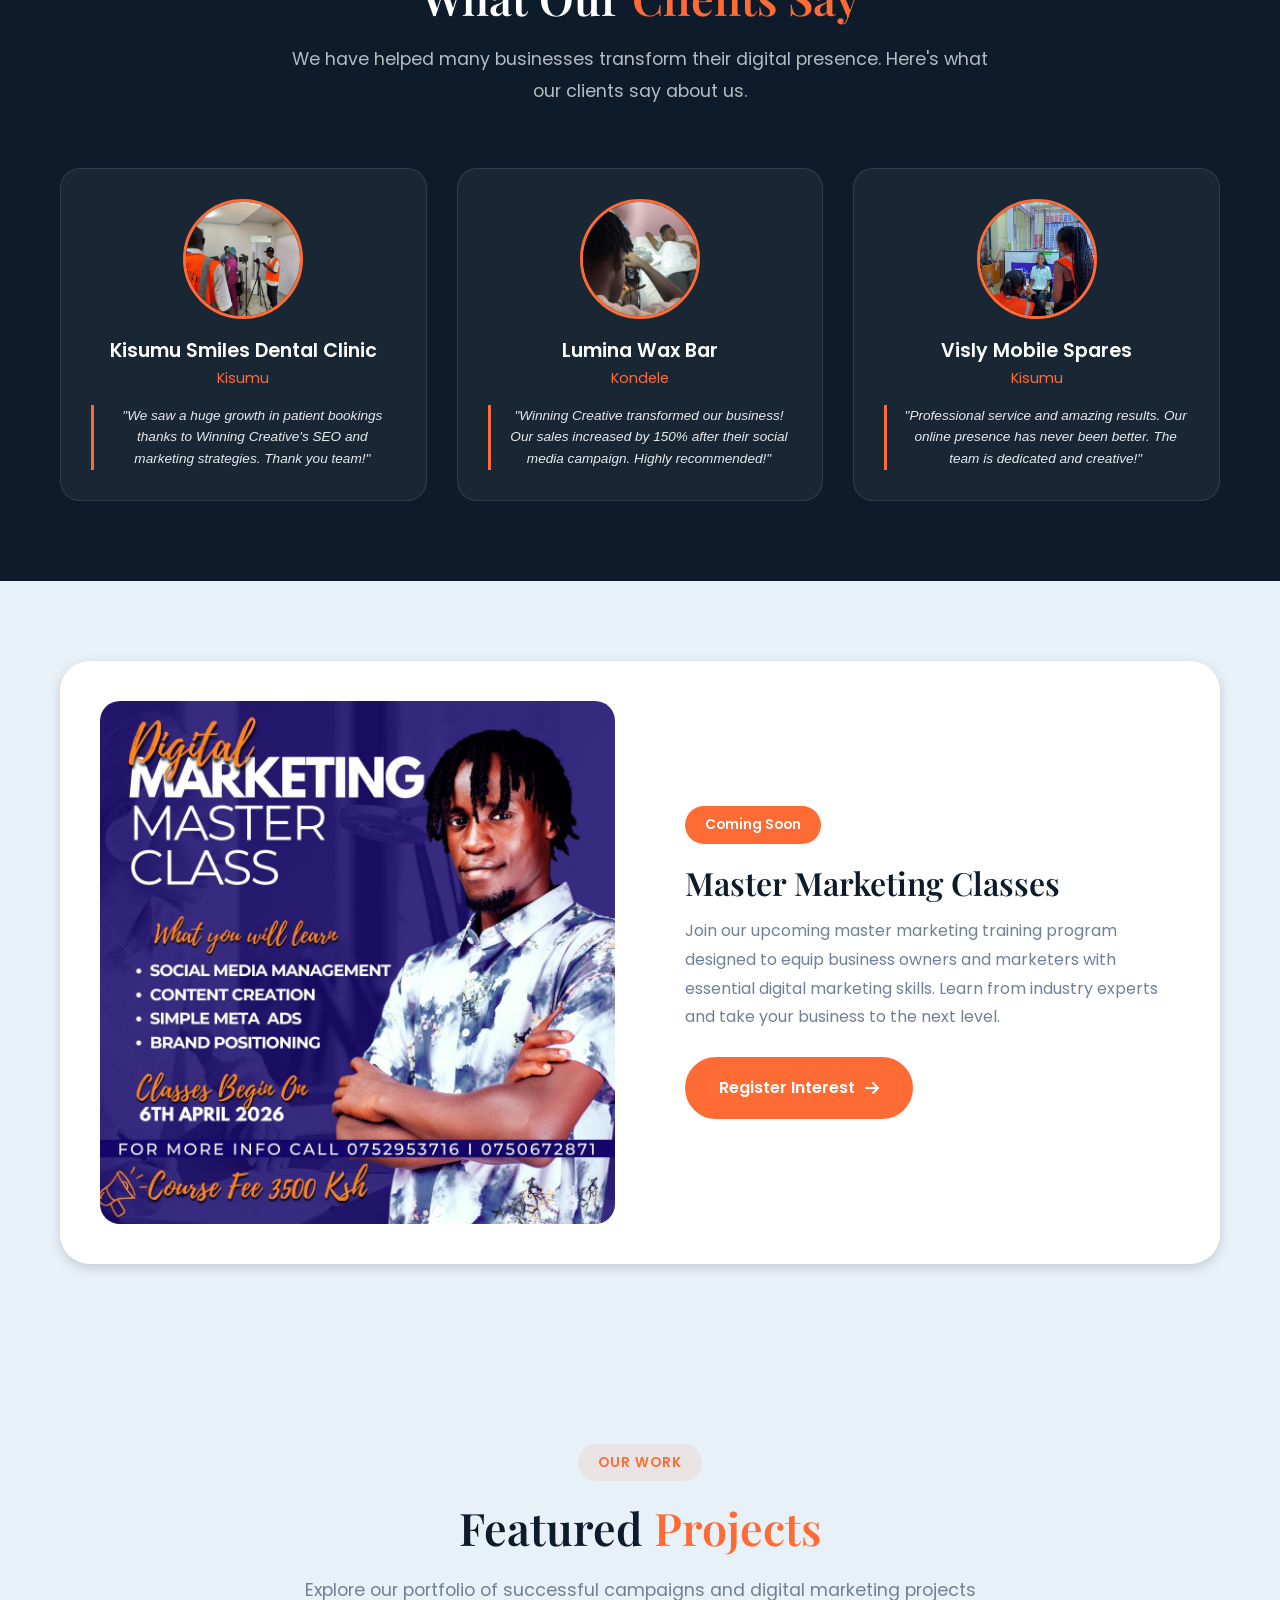
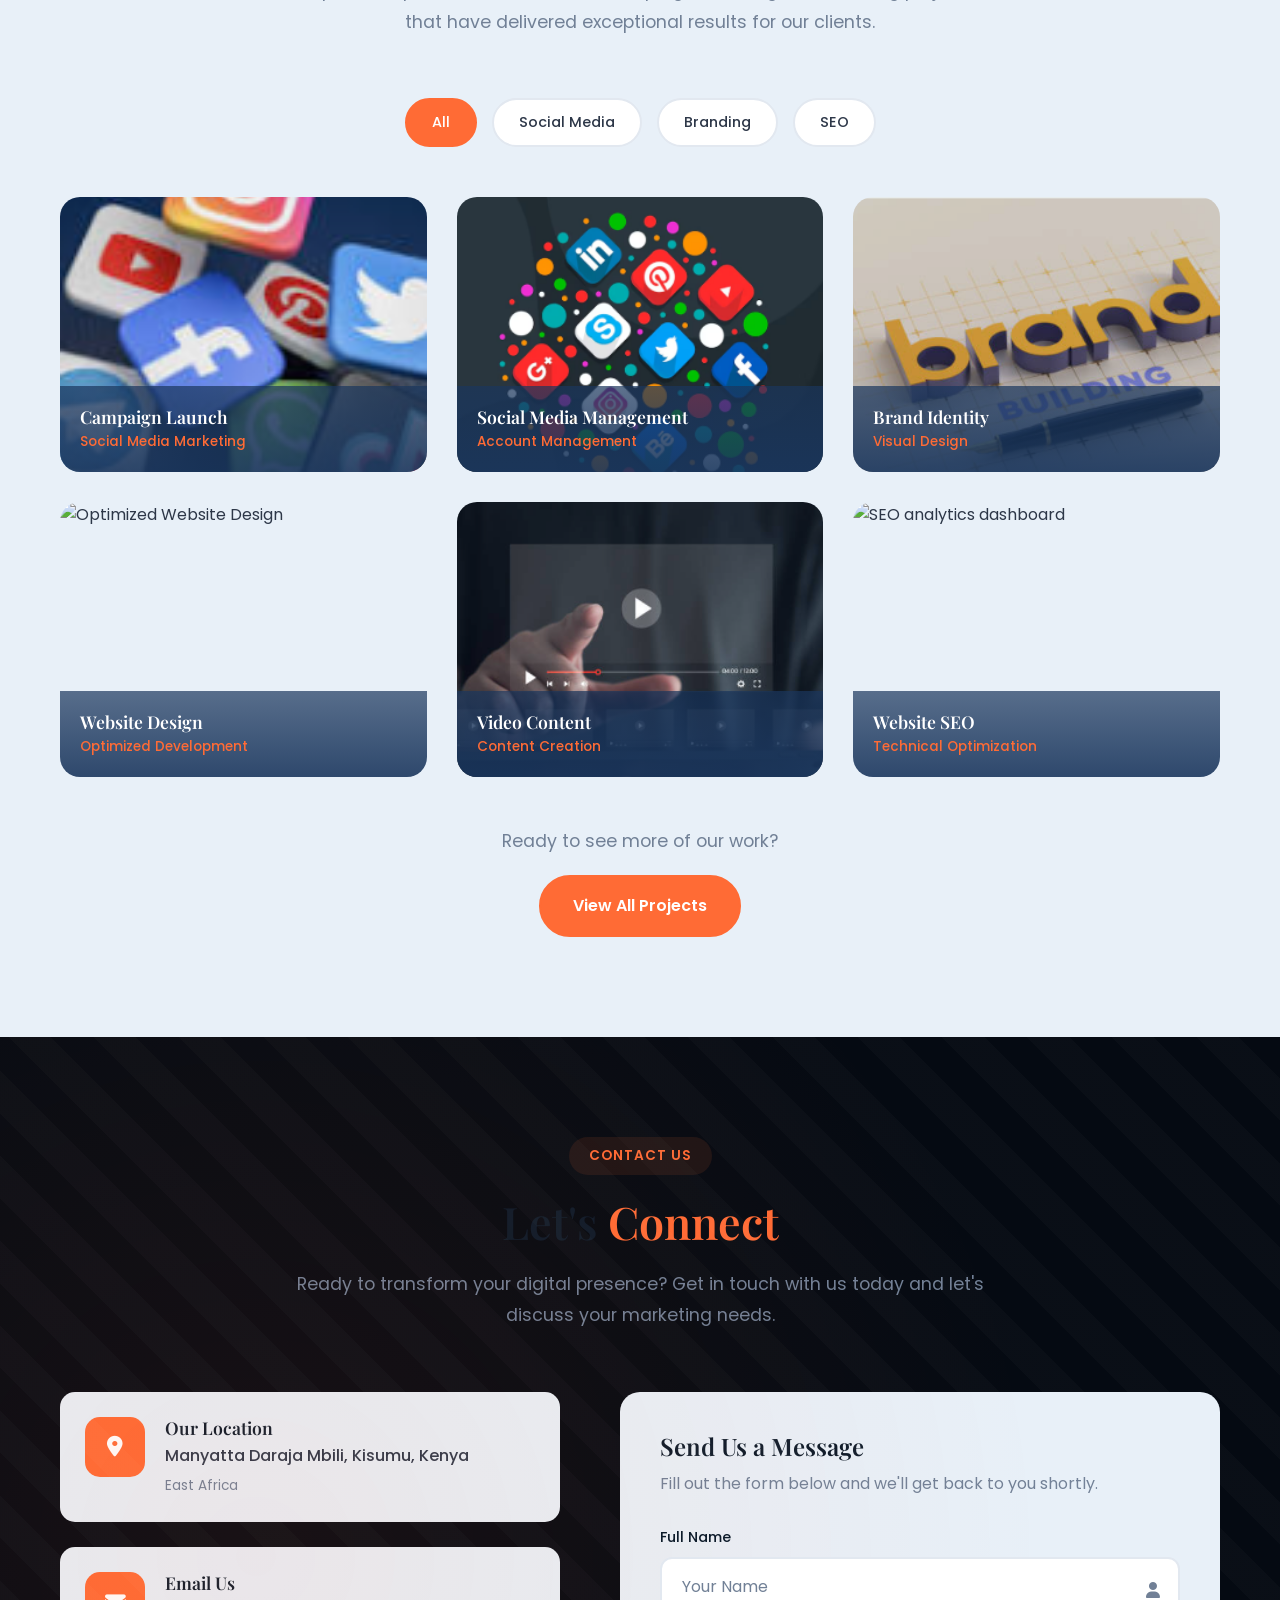
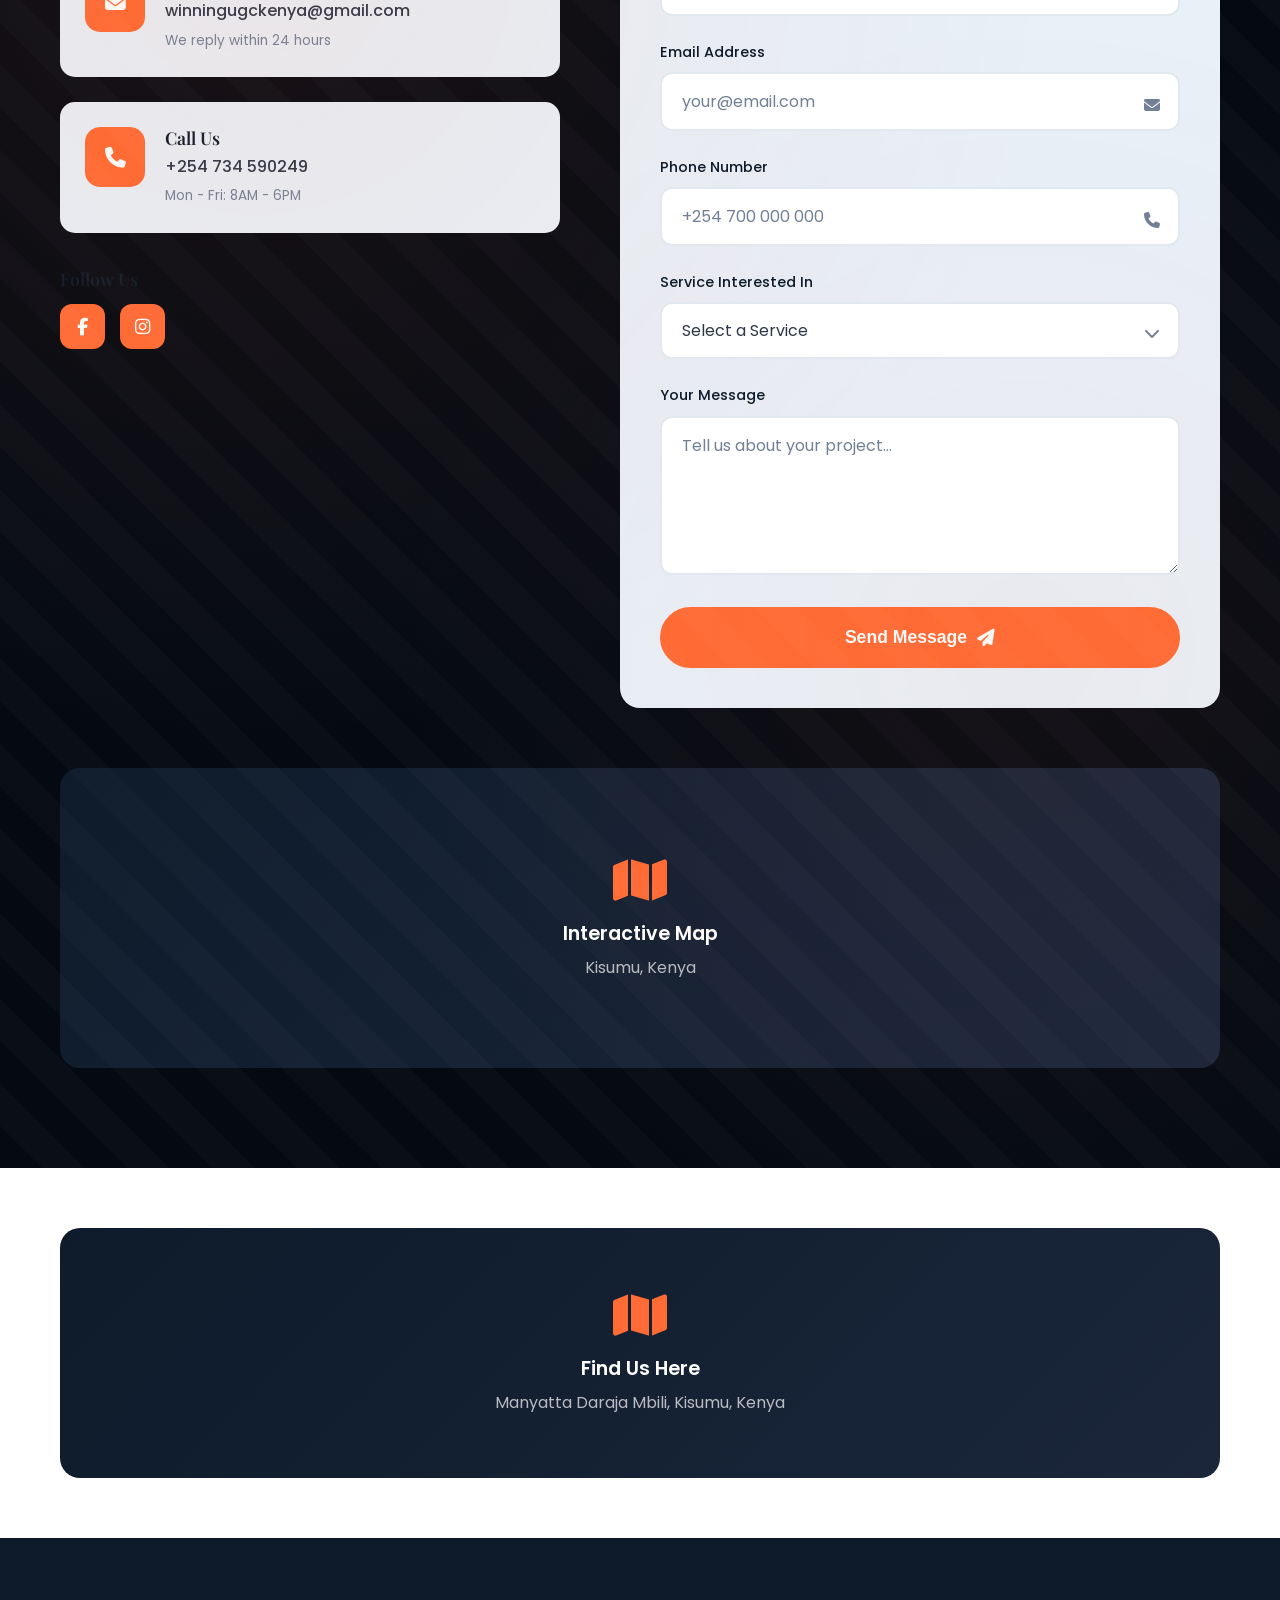
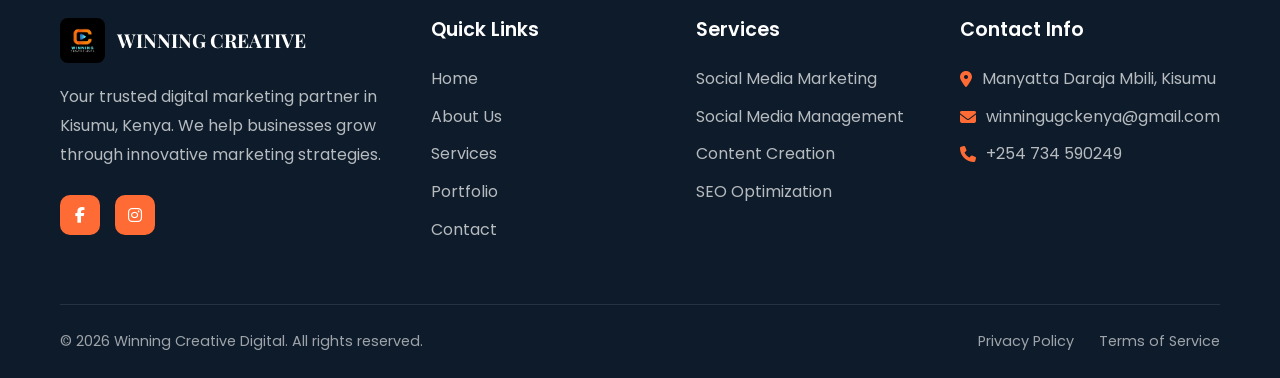
==== commit 4f41e37f: "Updated homepage - removed award winning text, darker blue background, reordered testimonials with K" ====
--- a/index.html
+++ b/index.html
@@ -70,8 +70,8 @@
         <div class="hero-overlay"></div>
         <div class="hero-content">
             <div class="hero-badge">
-                <span class="badge-icon"><i class="fas fa-star"></i></span>
-                <span>Award-Winning Digital Marketing</span>
+                <span class="badge-icon"><i class="fas fa-rocket"></i></span>
+                <span>Digital Marketing Experts</span>
             </div>
             <h1 class="hero-title">
                 We Help Businesses <span class="highlight">Grow</span> Through Strategic Digital Marketing
@@ -291,6 +291,16 @@
             <div class="testimonials-grid">
                 <div class="testimonial-card">
                     <div class="testimonial-image">
+                        <img src="testimonial3.jpeg" alt="Kisumu Smiles Dental Clinic">
+                    </div>
+                    <div class="testimonial-content">
+                        <h4>Kisumu Smiles Dental Clinic</h4>
+                        <p>Kisumu</p>
+                        <blockquote>"We saw a huge growth in patient bookings thanks to Winning Creative's SEO and marketing strategies. Thank you team!"</blockquote>
+                    </div>
+                </div>
+                <div class="testimonial-card">
+                    <div class="testimonial-image">
                         <img src="testimonial1.jpeg" alt="Lumina Wax Bar Kondele">
                     </div>
                     <div class="testimonial-content">
@@ -307,16 +317,6 @@
                         <h4>Visly Mobile Spares</h4>
                         <p>Kisumu</p>
                         <blockquote>"Professional service and amazing results. Our online presence has never been better. The team is dedicated and creative!"</blockquote>
-                    </div>
-                </div>
-                <div class="testimonial-card">
-                    <div class="testimonial-image">
-                        <img src="testimonial3.jpeg" alt="Kisumu Smiles Dental Clinic">
-                    </div>
-                    <div class="testimonial-content">
-                        <h4>Kisumu Smiles Dental Clinic</h4>
-                        <p>Kisumu</p>
-                        <blockquote>"We saw a huge growth in patient bookings thanks to Winning Creative's SEO and marketing strategies. Thank you team!"</blockquote>
                     </div>
                 </div>
             </div>
--- a/styles.css
+++ b/styles.css
@@ -11,9 +11,9 @@
     --primary-orange-dark: #E55A2B;
     
     /* Secondary Colors */
-    --dark-blue: #1A365D;
-    --dark-blue-light: #2C5282;
-    --dark-blue-dark: #0F2744;
+    --dark-blue: #0D1B2A;
+    --dark-blue-light: #1B263B;
+    --dark-blue-dark: #050A12;
     
     /* Neutral Colors */
     --white: #FFFFFF;
@@ -25,6 +25,8 @@
     
     /* Accent Colors */
     --accent-gold: #F6AD55;
+    --whatsapp-green: #25D366;
+    --whatsapp-green-dark: #1DA851;
     --success: #48BB78;
     --error: #F56565;
     
@@ -241,7 +243,7 @@
 .menu-toggle .bar {
     width: 25px;
     height: 3px;
-    background: var(--dark-blue);
+    background: var(--dark-blue-light);
     border-radius: 3px;
     transition: var(--transition-normal);
 }
@@ -478,7 +480,7 @@
     right: 30px;
     width: 60px;
     height: 60px;
-    background: var(--primary-orange);
+    background: var(--whatsapp-green);
     border-radius: 50%;
     display: flex;
     align-items: center;
@@ -492,7 +494,7 @@
 
 .whatsapp-float:hover {
     transform: scale(1.1);
-    background: var(--primary-orange-dark);
+    background: var(--whatsapp-green-dark);
 }
 
 /* ========================================
@@ -619,8 +621,8 @@
 .image-placeholder img {
     width: 100%;
     height: 100%;
-    object-fit: contain;
-    object-position: center;
+    object-fit: cover;
+    object-position: center 30%;
     background: var(--off-white);
     transition: var(--transition-normal);
 }
@@ -666,7 +668,7 @@
    Services Section
    ======================================== */
 .services {
-    background: var(--white);
+    background: var(--off-white);
 }
 
 .services-grid {
@@ -781,7 +783,7 @@
    Team Section
    ======================================== */
 .team {
-    background: var(--white);
+    background: var(--off-white);
     padding: 80px 0;
 }
 
